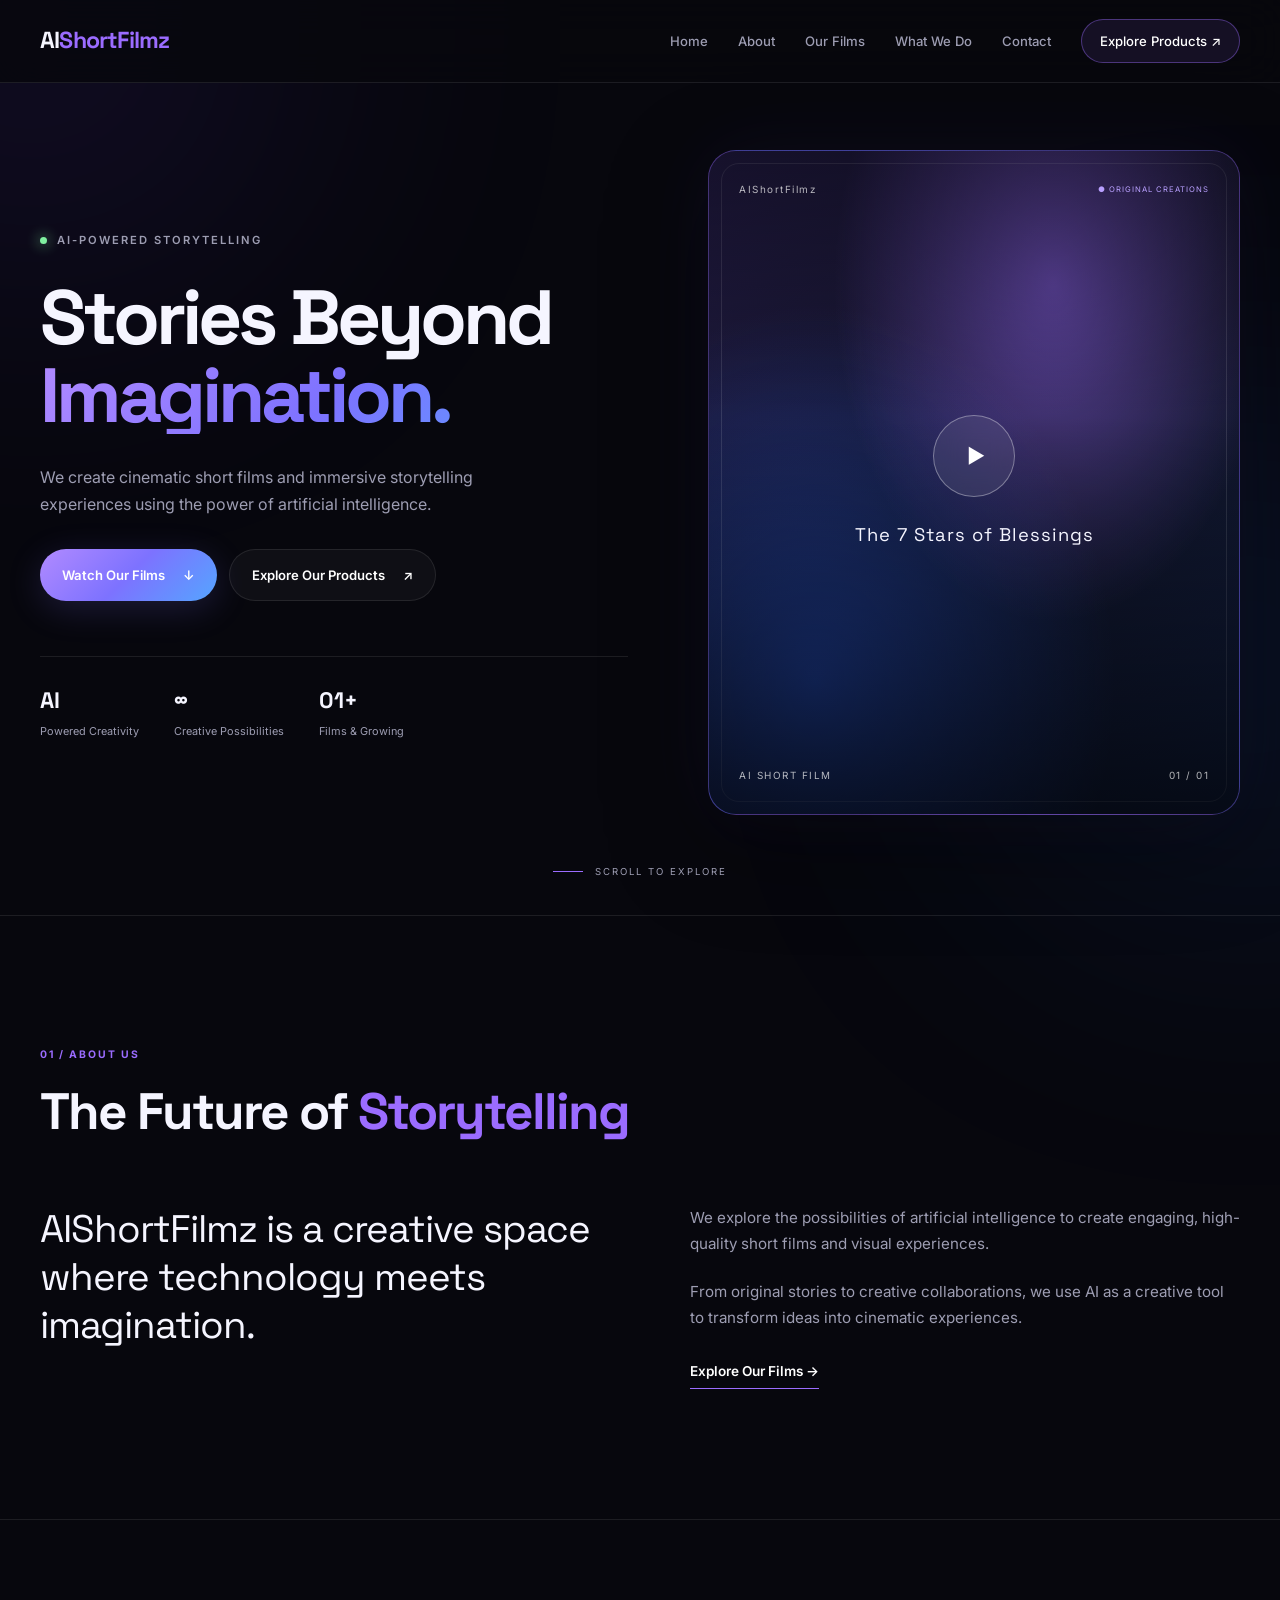
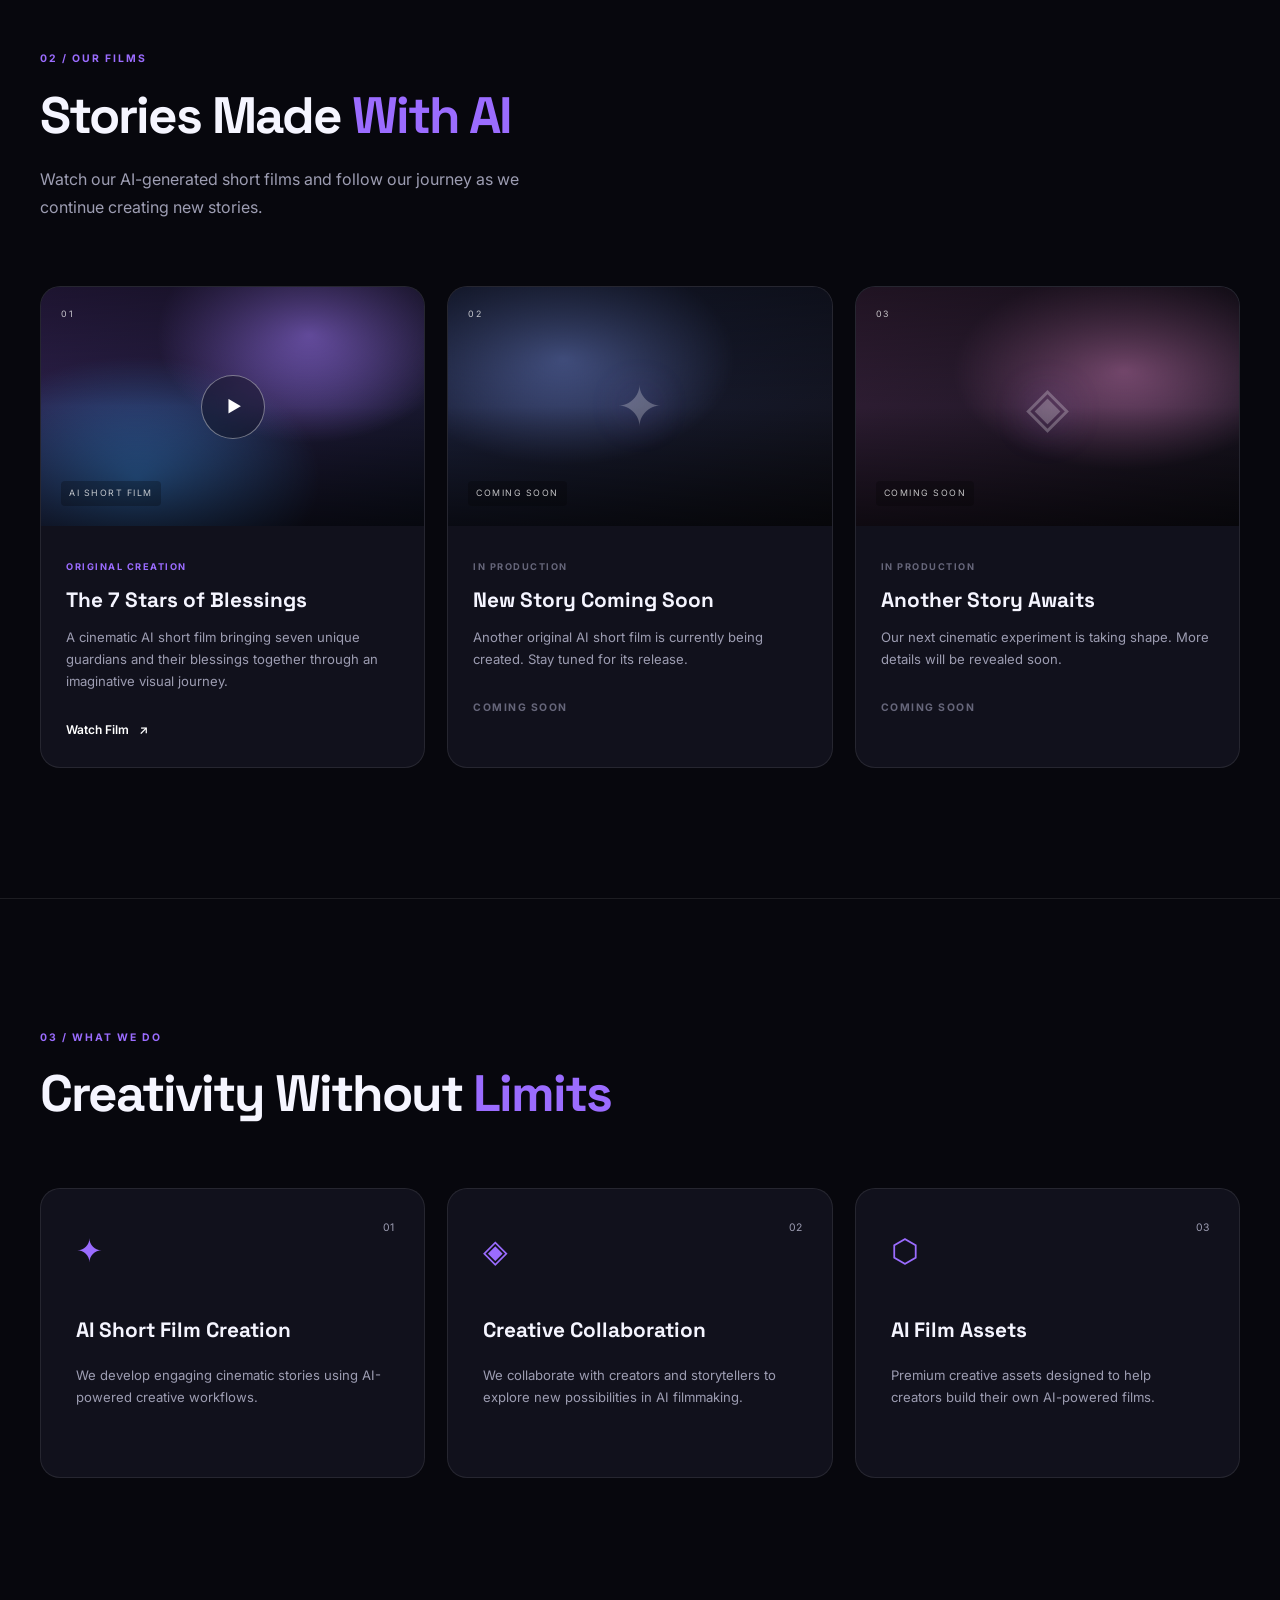
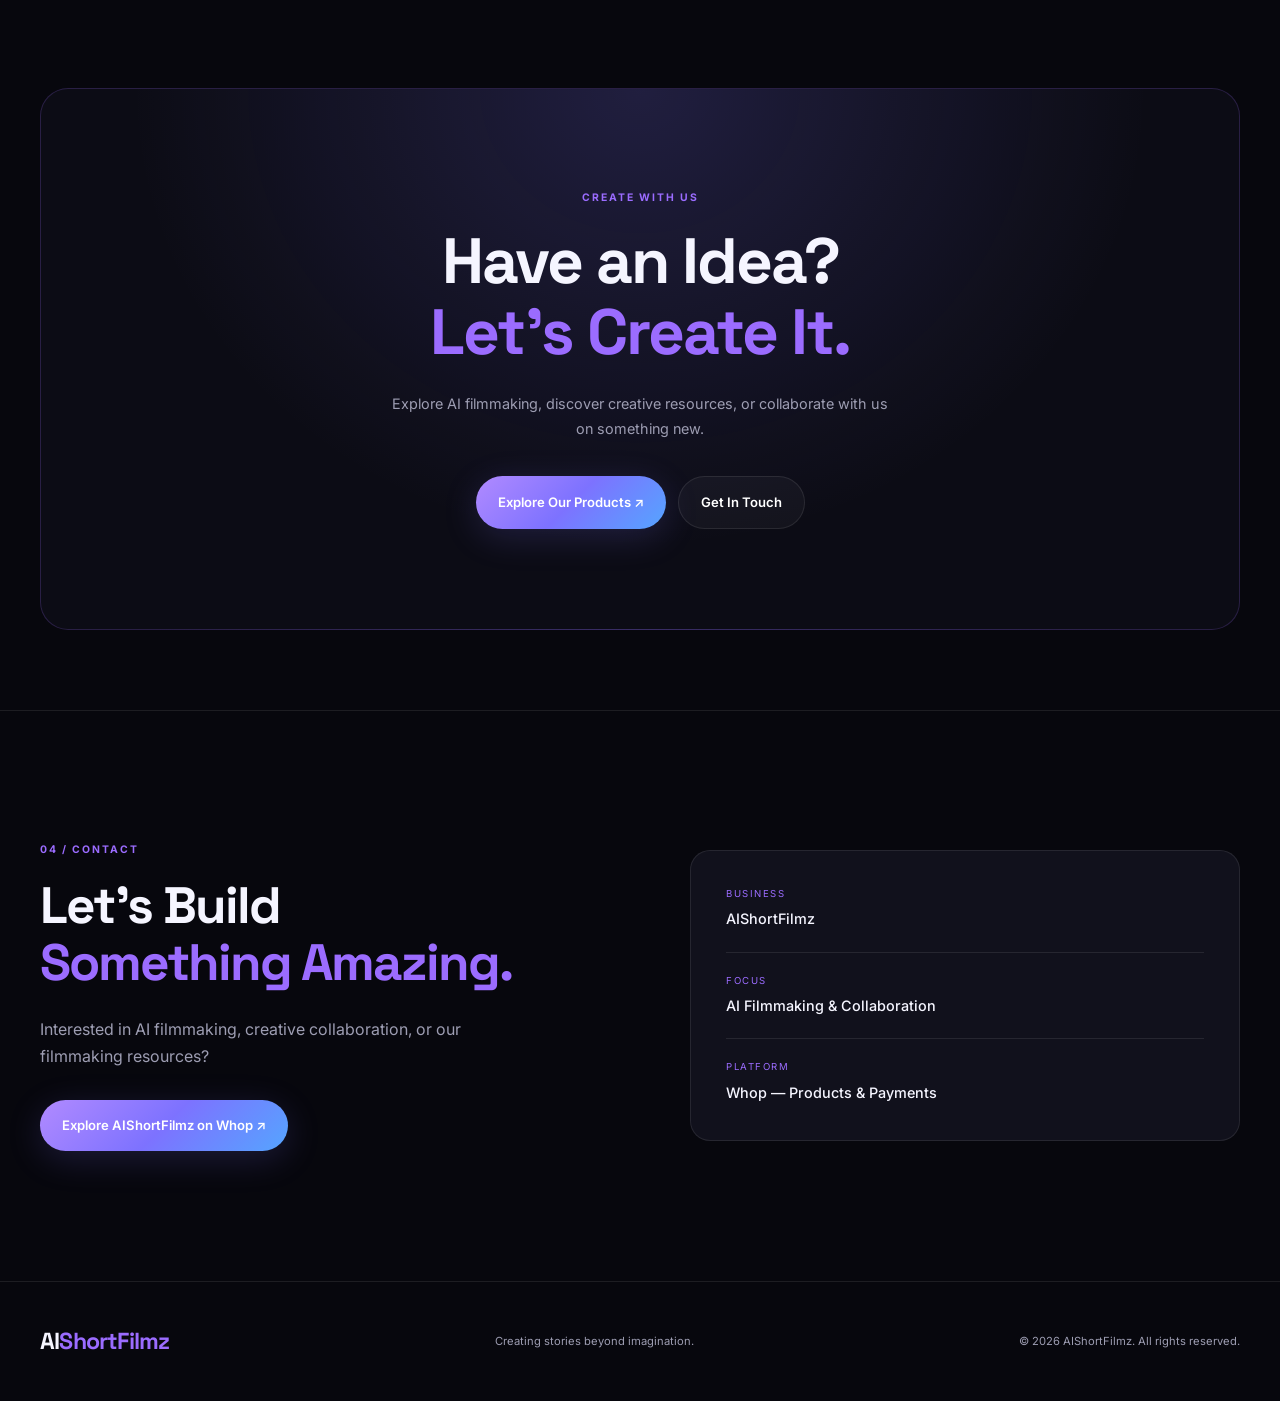
==== index.html @ 27d4c7b3 "Add files via upload" ====
<!DOCTYPE html>
<html lang="en">
<head>
  <meta charset="UTF-8">

  <meta name="viewport" content="width=device-width, initial-scale=1.0">

  <meta
    name="description"
    content="AIShortFilmz — cinematic short films, creative collaborations and premium AI filmmaking assets."
  >

  <meta name="theme-color" content="#07070d">

  <title>AIShortFilmz | AI-Powered Storytelling</title>

  <!-- Fonts -->
  <link rel="preconnect" href="https://fonts.googleapis.com">
  <link rel="preconnect" href="https://fonts.gstatic.com" crossorigin>

  <link
    href="https://fonts.googleapis.com/css2?family=Inter:wght@400;500;600;700;800&family=Space+Grotesk:wght@400;500;600;700&display=swap"
    rel="stylesheet"
  >

  <link rel="stylesheet" href="style.css">
</head>

<body>

  <!-- Background -->
  <div class="background-glow glow-one"></div>
  <div class="background-glow glow-two"></div>


  <!-- ================= HEADER ================= -->

  <header class="site-header">

    <div class="container nav-container">

      <a href="#home" class="logo">
        AI<span>ShortFilmz</span>
      </a>

      <button
        class="menu-toggle"
        id="menuToggle"
        aria-label="Open navigation"
        aria-expanded="false"
      >
        <span></span>
        <span></span>
        <span></span>
      </button>


      <nav class="navigation" id="navigation">

        <a href="#home">Home</a>

        <a href="#about">About</a>

        <a href="#work">Our Films</a>

        <a href="#services">What We Do</a>

        <a href="#contact">Contact</a>

        <!-- Whop is for products / purchases only -->
        <a
          href="https://whop.com/"
          target="_blank"
          rel="noopener noreferrer"
          class="nav-button"
        >
          Explore Products ↗
        </a>

      </nav>

    </div>

  </header>


  <main>

    <!-- ================= HERO ================= -->

    <section class="hero" id="home">

      <div class="container hero-grid">

        <div class="hero-content reveal">

          <div class="eyebrow">

            <span class="status-dot"></span>

            AI-POWERED STORYTELLING

          </div>


          <h1>

            Stories Beyond

            <span>Imagination.</span>

          </h1>


          <p class="hero-description">

            We create cinematic short films and immersive
            storytelling experiences using the power of
            artificial intelligence.

          </p>


          <div class="hero-actions">

            <a href="#work" class="btn btn-primary">

              Watch Our Films

              <span>↓</span>

            </a>


            <a
              href="https://whop.com/"
              target="_blank"
              rel="noopener noreferrer"
              class="btn btn-secondary"
            >

              Explore Our Products

              <span>↗</span>

            </a>

          </div>


          <div class="hero-stats">

            <div class="stat">

              <strong>AI</strong>

              <span>Powered Creativity</span>

            </div>


            <div class="stat">

              <strong>∞</strong>

              <span>Creative Possibilities</span>

            </div>


            <div class="stat">

              <strong>01+</strong>

              <span>Films & Growing</span>

            </div>

          </div>

        </div>


        <!-- Hero Visual -->

        <div class="hero-visual reveal">

          <div class="visual-frame">

            <div class="visual-overlay"></div>


            <div class="visual-content">

              <div class="visual-top">

                <span>AIShortFilmz</span>

                <span class="visual-indicator">
                  ● ORIGINAL CREATIONS
                </span>

              </div>


              <div class="visual-center">

                <button
                  class="hero-play"
                  type="button"
                  data-film="film-1"
                  aria-label="Watch The 7 Stars of Blessings"
                >
                  ▶
                </button>

                <p>The 7 Stars of Blessings</p>

              </div>


              <div class="visual-bottom">

                <span>AI SHORT FILM</span>

                <span>01 / 01</span>

              </div>

            </div>

          </div>

        </div>

      </div>


      <div class="scroll-indicator">

        <span></span>

        SCROLL TO EXPLORE

      </div>

    </section>


    <!-- ================= ABOUT ================= -->

    <section class="section about-section" id="about">

      <div class="container">

        <div class="section-heading reveal">

          <span class="section-label">
            01 / ABOUT US
          </span>

          <h2>

            The Future of

            <span>Storytelling</span>

          </h2>

        </div>


        <div class="about-grid">

          <div class="about-intro reveal">

            <p class="large-text">

              AIShortFilmz is a creative space where
              technology meets imagination.

            </p>

          </div>


          <div class="about-description reveal">

            <p>

              We explore the possibilities of artificial
              intelligence to create engaging,
              high-quality short films and visual
              experiences.

            </p>


            <p>

              From original stories to creative
              collaborations, we use AI as a creative
              tool to transform ideas into cinematic
              experiences.

            </p>


            <a href="#work" class="text-link">

              Explore Our Films →

            </a>

          </div>

        </div>

      </div>

    </section>


    <!-- ================= OUR FILMS ================= -->

    <section class="section work-section" id="work">

      <div class="container">

        <div class="section-heading work-heading reveal">

          <span class="section-label">
            02 / OUR FILMS
          </span>

          <h2>

            Stories Made

            <span>With AI</span>

          </h2>

          <p>

            Watch our AI-generated short films and
            follow our journey as we continue creating
            new stories.

          </p>

        </div>


        <div class="film-grid">


          <!-- ================= FILM 01 ================= -->

          <article class="film-card reveal">

            <div class="film-thumbnail film-one">

              <div class="thumbnail-overlay"></div>

              <span class="film-number">01</span>

              <span class="film-category">
                AI SHORT FILM
              </span>


              <button
                class="film-play"
                type="button"
                data-film="film-1"
                aria-label="Watch The 7 Stars of Blessings"
              >

                <span>▶</span>

              </button>

            </div>


            <div class="film-info">

              <span class="film-tag">
                ORIGINAL CREATION
              </span>

              <h3>
                The 7 Stars of Blessings
              </h3>

              <p>

                A cinematic AI short film bringing
                seven unique guardians and their
                blessings together through an
                imaginative visual journey.

              </p>


              <button
                class="film-link"
                type="button"
                data-film="film-1"
              >

                Watch Film

                <span>↗</span>

              </button>

            </div>

          </article>


          <!-- ================= FILM 02 ================= -->

          <article
            class="film-card film-card-coming reveal"
          >

            <div class="film-thumbnail film-two">

              <div class="thumbnail-overlay"></div>

              <span class="film-number">02</span>

              <span class="film-category">
                COMING SOON
              </span>


              <div class="coming-soon-icon">
                ✦
              </div>

            </div>


            <div class="film-info">

              <span class="film-tag muted">
                IN PRODUCTION
              </span>

              <h3>
                New Story Coming Soon
              </h3>

              <p>

                Another original AI short film is
                currently being created. Stay tuned
                for its release.

              </p>


              <span class="film-status">
                COMING SOON
              </span>

            </div>

          </article>


          <!-- ================= FILM 03 ================= -->

          <article
            class="film-card film-card-coming reveal"
          >

            <div class="film-thumbnail film-three">

              <div class="thumbnail-overlay"></div>

              <span class="film-number">03</span>

              <span class="film-category">
                COMING SOON
              </span>


              <div class="coming-soon-icon">
                ◈
              </div>

            </div>


            <div class="film-info">

              <span class="film-tag muted">
                IN PRODUCTION
              </span>

              <h3>
                Another Story Awaits
              </h3>

              <p>

                Our next cinematic experiment is
                taking shape. More details will be
                revealed soon.

              </p>


              <span class="film-status">
                COMING SOON
              </span>

            </div>

          </article>

        </div>

      </div>

    </section>


    <!-- ================= SERVICES ================= -->

    <section
      class="section services-section"
      id="services"
    >

      <div class="container">

        <div class="section-heading reveal">

          <span class="section-label">
            03 / WHAT WE DO
          </span>

          <h2>

            Creativity Without

            <span>Limits</span>

          </h2>

        </div>


        <div class="services-grid">


          <article class="service-card reveal">

            <span class="service-number">01</span>

            <div class="service-icon">
              ✦
            </div>

            <h3>
              AI Short Film Creation
            </h3>

            <p>

              We develop engaging cinematic
              stories using AI-powered creative
              workflows.

            </p>

          </article>


          <article class="service-card reveal">

            <span class="service-number">02</span>

            <div class="service-icon">
              ◈
            </div>

            <h3>
              Creative Collaboration
            </h3>

            <p>

              We collaborate with creators and
              storytellers to explore new
              possibilities in AI filmmaking.

            </p>

          </article>


          <article class="service-card reveal">

            <span class="service-number">03</span>

            <div class="service-icon">
              ⬡
            </div>

            <h3>
              AI Film Assets
            </h3>

            <p>

              Premium creative assets designed
              to help creators build their own
              AI-powered films.

            </p>

          </article>


        </div>

      </div>

    </section>


    <!-- ================= CTA ================= -->

    <section class="cta-section">

      <div class="container">

        <div class="cta-box reveal">

          <span class="section-label">
            CREATE WITH US
          </span>


          <h2>

            Have an Idea?

            <br>

            <span>Let's Create It.</span>

          </h2>


          <p>

            Explore AI filmmaking, discover
            creative resources, or collaborate
            with us on something new.

          </p>


          <div class="cta-actions">

            <a
              href="https://whop.com/"
              target="_blank"
              rel="noopener noreferrer"
              class="btn btn-primary"
            >

              Explore Our Products ↗

            </a>


            <a
              href="#contact"
              class="btn btn-secondary"
            >

              Get In Touch

            </a>

          </div>

        </div>

      </div>

    </section>


    <!-- ================= CONTACT ================= -->

    <section
      class="section contact-section"
      id="contact"
    >

      <div class="container">

        <div class="contact-grid">


          <div class="contact-content reveal">

            <span class="section-label">
              04 / CONTACT
            </span>


            <h2>

              Let's Build

              <span>Something Amazing.</span>

            </h2>


            <p>

              Interested in AI filmmaking,
              creative collaboration, or our
              filmmaking resources?

            </p>


            <a
              href="https://whop.com/"
              target="_blank"
              rel="noopener noreferrer"
              class="btn btn-primary"
            >

              Explore AIShortFilmz on Whop ↗

            </a>

          </div>


          <div class="contact-details reveal">

            <div class="contact-item">

              <span>BUSINESS</span>

              <strong>
                AIShortFilmz
              </strong>

            </div>


            <div class="contact-item">

              <span>FOCUS</span>

              <strong>
                AI Filmmaking & Collaboration
              </strong>

            </div>


            <div class="contact-item">

              <span>PLATFORM</span>

              <strong>
                Whop — Products & Payments
              </strong>

            </div>

          </div>

        </div>

      </div>

    </section>

  </main>


  <!-- ================= VIDEO MODAL ================= -->

  <div
    class="video-modal"
    id="videoModal"
    aria-hidden="true"
  >

    <div class="video-backdrop" id="videoBackdrop"></div>


    <div
      class="video-modal-content"
      role="dialog"
      aria-modal="true"
      aria-labelledby="modalFilmTitle"
    >

      <div class="video-modal-header">

        <div>

          <span class="modal-label">
            AIShortFilmz / NOW PLAYING
          </span>

          <h2 id="modalFilmTitle">
            The 7 Stars of Blessings
          </h2>

        </div>


        <button
          class="modal-close"
          id="modalClose"
          type="button"
          aria-label="Close video"
        >

          ×

        </button>

      </div>


      <div class="video-container">

        <iframe
          id="filmPlayer"
          src=""
          title="AIShortFilmz Film Player"
          allow="autoplay; encrypted-media; picture-in-picture"
          allowfullscreen
        ></iframe>

      </div>


      <div class="video-modal-footer">

        <span>
          AI SHORT FILM
        </span>

        <span>
          AIShortFilmz
        </span>

      </div>

    </div>

  </div>


  <!-- ================= FOOTER ================= -->

  <footer class="site-footer">

    <div class="container footer-container">

      <a href="#home" class="logo">
        AI<span>ShortFilmz</span>
      </a>


      <p>
        Creating stories beyond imagination.
      </p>


      <span class="copyright">

        © <span id="currentYear"></span>
        AIShortFilmz. All rights reserved.

      </span>

    </div>

  </footer>


  <script src="script.js"></script>

</body>
</html>
---- style.css ----
/* =========================================
   VARIABLES
========================================= */

:root {

  --bg-primary: #07070d;
  --bg-secondary: #0c0c15;
  --bg-card: #11111c;

  --text-primary: #f5f5ff;
  --text-secondary: #9d9db2;
  --text-muted: #66667a;

  --accent-purple: #9b6cff;
  --accent-blue: #5c9dff;

  --border-color: rgba(255, 255, 255, 0.09);

  --gradient-primary:
    linear-gradient(
      135deg,
      #b18aff 0%,
      #7d72ff 50%,
      #55a5ff 100%
    );

  --font-body: "Inter", sans-serif;
  --font-heading: "Space Grotesk", sans-serif;

  --container-width: 1200px;

  --radius-small: 12px;
  --radius-medium: 20px;
  --radius-large: 28px;
}


/* =========================================
   RESET
========================================= */

* {
  margin: 0;
  padding: 0;
  box-sizing: border-box;
}

html {
  scroll-behavior: smooth;
  scroll-padding-top: 100px;
}

body {
  font-family: var(--font-body);
  background: var(--bg-primary);
  color: var(--text-primary);
  line-height: 1.7;
  overflow-x: hidden;
}

body.modal-open {
  overflow: hidden;
}

a {
  color: inherit;
  text-decoration: none;
}

button {
  font: inherit;
}

button:focus-visible,
a:focus-visible {
  outline: 2px solid var(--accent-purple);
  outline-offset: 4px;
}

.container {
  width: min(
    calc(100% - 48px),
    var(--container-width)
  );

  margin: 0 auto;
}


/* =========================================
   BACKGROUND
========================================= */

.background-glow {
  position: fixed;
  width: 500px;
  height: 500px;
  border-radius: 50%;
  filter: blur(150px);
  opacity: 0.12;
  pointer-events: none;
  z-index: -1;
}

.glow-one {
  background: #7748ff;
  top: -220px;
  left: -220px;
}

.glow-two {
  background: #267fff;
  right: -220px;
  top: 45%;
}


/* =========================================
   HEADER
========================================= */

.site-header {
  position: fixed;
  top: 0;
  left: 0;
  width: 100%;
  z-index: 1000;

  background: rgba(7, 7, 13, 0.86);

  backdrop-filter: blur(20px);
  -webkit-backdrop-filter: blur(20px);

  border-bottom: 1px solid var(--border-color);
}

.nav-container {
  height: 82px;

  display: flex;
  align-items: center;
  justify-content: space-between;
}

.logo {
  font-family: var(--font-heading);
  font-size: 1.45rem;
  font-weight: 700;
  letter-spacing: -0.8px;
}

.logo span {
  color: var(--accent-purple);
}

.navigation {
  display: flex;
  align-items: center;
  gap: 30px;
}

.navigation a {
  font-size: 0.82rem;
  font-weight: 500;
  color: var(--text-secondary);

  transition: color 0.3s ease;
}

.navigation a:hover {
  color: var(--text-primary);
}

.navigation .nav-button {
  color: white;

  padding: 10px 18px;

  border: 1px solid rgba(155, 108, 255, 0.4);

  border-radius: 100px;

  background: rgba(155, 108, 255, 0.1);
}

.menu-toggle {
  display: none;

  border: 0;
  background: transparent;

  cursor: pointer;

  padding: 8px;
}

.menu-toggle span {
  display: block;

  width: 24px;
  height: 2px;

  margin: 5px 0;

  background: white;

  transition:
    transform 0.3s ease,
    opacity 0.3s ease;
}


/* =========================================
   HERO
========================================= */

.hero {
  min-height: 100vh;

  display: flex;
  align-items: center;

  position: relative;

  padding: 150px 0 100px;
}

.hero-grid {
  display: grid;

  grid-template-columns:
    1.05fr
    0.95fr;

  gap: 80px;

  align-items: center;
}

.eyebrow {
  display: inline-flex;
  align-items: center;

  gap: 10px;

  font-size: 0.7rem;
  font-weight: 600;

  letter-spacing: 2px;

  color: var(--text-secondary);

  margin-bottom: 28px;
}

.status-dot {
  width: 7px;
  height: 7px;

  border-radius: 50%;

  background: #80f0a0;

  box-shadow: 0 0 14px #80f0a0;
}

.hero h1 {
  font-family: var(--font-heading);

  font-size:
    clamp(
      3.5rem,
      6vw,
      6rem
    );

  line-height: 1.02;

  letter-spacing: -4px;

  font-weight: 700;

  max-width: 700px;
}

.hero h1 span {
  display: block;

  background: var(--gradient-primary);

  -webkit-background-clip: text;
  background-clip: text;

  color: transparent;
}

.hero-description {
  color: var(--text-secondary);

  font-size: 1rem;

  max-width: 480px;

  margin: 30px 0;
}

.hero-actions {
  display: flex;

  flex-wrap: wrap;

  gap: 12px;
}

.btn {
  display: inline-flex;

  align-items: center;
  justify-content: center;

  gap: 18px;

  padding: 14px 22px;

  border-radius: 100px;

  font-size: 0.82rem;
  font-weight: 600;

  transition:
    transform 0.3s ease,
    box-shadow 0.3s ease,
    background 0.3s ease;
}

.btn:hover {
  transform: translateY(-3px);
}

.btn-primary {
  color: white;

  background: var(--gradient-primary);

  box-shadow:
    0 8px 35px
    rgba(125, 114, 255, 0.18);
}

.btn-secondary {
  color: white;

  border: 1px solid var(--border-color);

  background:
    rgba(255, 255, 255, 0.035);
}

.btn-secondary:hover {
  background:
    rgba(255, 255, 255, 0.08);
}

.hero-stats {
  display: flex;

  gap: 35px;

  margin-top: 55px;

  padding-top: 25px;

  border-top:
    1px solid var(--border-color);
}

.stat {
  display: flex;

  flex-direction: column;

  gap: 2px;
}

.stat strong {
  font-family: var(--font-heading);

  font-size: 1.4rem;
}

.stat span {
  color: var(--text-secondary);

  font-size: 0.68rem;
}


/* =========================================
   HERO VISUAL
========================================= */

.hero-visual {
  width: 100%;
}

.visual-frame {
  position: relative;

  aspect-ratio: 4 / 5;

  border-radius:
    var(--radius-large);

  overflow: hidden;

  border:
    1px solid
    rgba(155, 108, 255, 0.3);

  background:

    radial-gradient(
      ellipse at 65% 20%,
      rgba(155, 108, 255, 0.55),
      transparent 45%
    ),

    radial-gradient(
      ellipse at 20% 80%,
      rgba(40, 100, 255, 0.45),
      transparent 50%
    ),

    linear-gradient(
      145deg,
      #241c48,
      #111326 50%,
      #101e40
    );

  box-shadow:

    0 30px 100px
    rgba(0, 0, 0, 0.4),

    0 0 80px
    rgba(125, 114, 255, 0.07);
}

.visual-frame::before {
  content: "";

  position: absolute;

  inset: 12px;

  border:
    1px solid
    rgba(255, 255, 255, 0.12);

  border-radius: 18px;

  pointer-events: none;
}

.visual-overlay {
  position: absolute;

  inset: 0;

  background:

    linear-gradient(
      180deg,
      rgba(0, 0, 0, 0.4),
      transparent 40%,
      rgba(0, 0, 0, 0.65)
    );
}

.visual-content {
  position: absolute;

  inset: 30px;

  display: flex;

  flex-direction: column;

  justify-content: space-between;
}

.visual-top,
.visual-bottom {
  display: flex;

  justify-content: space-between;
  align-items: center;

  font-size: 0.62rem;

  letter-spacing: 1.5px;

  color:
    rgba(255, 255, 255, 0.7);
}

.visual-indicator {
  font-size: 0.48rem;

  letter-spacing: 1px;

  color: #b9a0ff;
}

.visual-center {
  text-align: center;
}

.hero-play {
  width: 82px;
  height: 82px;

  display: flex;

  align-items: center;
  justify-content: center;

  margin: 0 auto 22px;

  border:
    1px solid
    rgba(255, 255, 255, 0.35);

  border-radius: 50%;

  color: white;

  font-size: 1.25rem;

  padding-left: 4px;

  cursor: pointer;

  background:
    rgba(255, 255, 255, 0.08);

  backdrop-filter: blur(12px);

  transition:
    transform 0.3s ease,
    background 0.3s ease,
    box-shadow 0.3s ease;
}

.hero-play:hover {
  transform: scale(1.08);

  background:
    rgba(155, 108, 255, 0.25);

  box-shadow:
    0 0 40px
    rgba(155, 108, 255, 0.3);
}

.visual-center p {
  font-family: var(--font-heading);

  font-size: 1.15rem;

  letter-spacing: 1px;
}


/* =========================================
   SCROLL INDICATOR
========================================= */

.scroll-indicator {
  position: absolute;

  bottom: 35px;
  left: 50%;

  transform:
    translateX(-50%);

  display: flex;

  align-items: center;

  gap: 12px;

  font-size: 0.6rem;

  letter-spacing: 2px;

  color: var(--text-secondary);
}

.scroll-indicator span {
  width: 30px;
  height: 1px;

  background:
    var(--accent-purple);
}


/* =========================================
   SECTIONS
========================================= */

.section {
  padding: 130px 0;
}

.section-heading {
  margin-bottom: 65px;

  max-width: 700px;
}

.section-label {
  display: block;

  color:
    var(--accent-purple);

  font-size: 0.65rem;

  font-weight: 700;

  letter-spacing: 2px;

  margin-bottom: 20px;
}

.section-heading h2 {
  font-family: var(--font-heading);

  font-size:
    clamp(
      2.4rem,
      4vw,
      4.2rem
    );

  line-height: 1.1;

  letter-spacing: -2px;
}

.section-heading h2 span {
  color:
    var(--accent-purple);
}

.section-heading p {
  color:
    var(--text-secondary);

  margin-top: 22px;

  max-width: 520px;
}


/* =========================================
   ABOUT
========================================= */

.about-section {
  border-top:
    1px solid var(--border-color);

  border-bottom:
    1px solid var(--border-color);
}

.about-grid {
  display: grid;

  grid-template-columns: 1fr 1fr;

  gap: 100px;
}

.large-text {
  font-family:
    var(--font-heading);

  font-size:
    clamp(
      1.8rem,
      3vw,
      2.8rem
    );

  line-height: 1.25;

  letter-spacing: -1px;
}

.about-description {
  color:
    var(--text-secondary);

  font-size: 0.95rem;
}

.about-description p + p {
  margin-top: 22px;
}

.text-link {
  display: inline-block;

  color: white;

  font-weight: 600;

  font-size: 0.85rem;

  margin-top: 30px;

  border-bottom:
    1px solid
    var(--accent-purple);

  padding-bottom: 5px;
}


/* =========================================
   FILMS
========================================= */

.work-heading {
  display: flex;

  flex-direction: column;
}

.film-grid {
  display: grid;

  grid-template-columns:
    repeat(3, 1fr);

  gap: 22px;
}

.film-card {
  background:
    var(--bg-card);

  border:
    1px solid
    var(--border-color);

  border-radius:
    var(--radius-medium);

  overflow: hidden;

  transition:
    transform 0.3s ease,
    border-color 0.3s ease;
}

.film-card:hover {
  transform:
    translateY(-6px);

  border-color:
    rgba(155, 108, 255, 0.4);
}

.film-thumbnail {
  position: relative;

  aspect-ratio: 16 / 10;

  overflow: hidden;

  display: flex;

  flex-direction: column;

  justify-content: space-between;

  padding: 20px;
}


/* Finished film */

.film-one {
  background:

    radial-gradient(
      ellipse at 70% 20%,
      #8061ca,
      transparent 40%
    ),

    radial-gradient(
      ellipse at 25% 80%,
      #2f65a6,
      transparent 45%
    ),

    linear-gradient(
      145deg,
      #30214f,
      #101424
    );
}


/* Future film */

.film-two {
  background:

    radial-gradient(
      ellipse at 30% 30%,
      #4b5a91,
      transparent 45%
    ),

    linear-gradient(
      145deg,
      #1d2441,
      #101018
    );
}


/* Future film */

.film-three {
  background:

    radial-gradient(
      ellipse at 70% 35%,
      #814f78,
      transparent 45%
    ),

    linear-gradient(
      145deg,
      #352039,
      #111019
    );
}

.thumbnail-overlay {
  position: absolute;

  inset: 0;

  background:

    linear-gradient(
      180deg,
      rgba(0, 0, 0, 0.4),
      transparent 50%,
      rgba(0, 0, 0, 0.6)
    );
}

.film-number,
.film-category {
  position: relative;

  z-index: 1;

  font-size: 0.55rem;

  letter-spacing: 1.5px;

  color:
    rgba(255, 255, 255, 0.75);
}

.film-category {
  align-self: flex-start;

  background:
    rgba(0, 0, 0, 0.25);

  padding: 5px 8px;

  border-radius: 4px;
}


/* Film play button */

.film-play {
  position: absolute;

  top: 50%;
  left: 50%;

  transform:
    translate(-50%, -50%);

  width: 64px;
  height: 64px;

  border:
    1px solid
    rgba(255, 255, 255, 0.4);

  border-radius: 50%;

  color: white;

  background:
    rgba(10, 10, 20, 0.4);

  backdrop-filter: blur(10px);

  cursor: pointer;

  display: flex;

  align-items: center;
  justify-content: center;

  padding-left: 3px;

  transition:
    transform 0.3s ease,
    background 0.3s ease,
    box-shadow 0.3s ease;
}

.film-play:hover {
  transform:
    translate(-50%, -50%)
    scale(1.12);

  background:
    rgba(155, 108, 255, 0.35);

  box-shadow:
    0 0 40px
    rgba(155, 108, 255, 0.25);
}


/* Coming soon */

.coming-soon-icon {
  position: absolute;

  inset: 0;

  display: flex;

  align-items: center;
  justify-content: center;

  font-size: 3.5rem;

  color:
    rgba(255, 255, 255, 0.25);

  text-shadow:
    0 0 40px
    rgba(155, 108, 255, 0.3);
}

.film-info {
  padding: 25px;
}

.film-tag {
  color:
    var(--accent-purple);

  font-size: 0.58rem;

  font-weight: 700;

  letter-spacing: 1.5px;
}

.film-tag.muted {
  color:
    var(--text-muted);
}

.film-info h3 {
  font-family:
    var(--font-heading);

  font-size: 1.3rem;

  line-height: 1.3;

  margin:
    8px 0 12px;
}

.film-info p {
  font-size: 0.82rem;

  color:
    var(--text-secondary);

  margin-bottom: 22px;
}

.film-link {
  display: inline-flex;

  align-items: center;

  gap: 10px;

  border: 0;

  background: transparent;

  padding: 0;

  color: white;

  font-size: 0.75rem;

  font-weight: 600;

  cursor: pointer;
}

.film-link:hover {
  color:
    var(--accent-purple);
}

.film-status {
  display: inline-block;

  color:
    var(--text-muted);

  font-size: 0.65rem;

  font-weight: 700;

  letter-spacing: 1.5px;
}


/* =========================================
   SERVICES
========================================= */

.services-section {
  border-top:
    1px solid var(--border-color);
}

.services-grid {
  display: grid;

  grid-template-columns:
    repeat(3, 1fr);

  gap: 22px;
}

.service-card {
  position: relative;

  padding: 35px;

  background:
    var(--bg-card);

  border:
    1px solid
    var(--border-color);

  border-radius:
    var(--radius-medium);

  min-height: 290px;

  transition:
    transform 0.3s ease,
    border-color 0.3s ease;
}

.service-card:hover {
  transform:
    translateY(-5px);

  border-color:
    rgba(155, 108, 255, 0.4);
}

.service-number {
  position: absolute;

  top: 30px;
  right: 30px;

  font-size: 0.65rem;

  color:
    var(--text-secondary);
}

.service-icon {
  font-size: 2rem;

  color:
    var(--accent-purple);

  margin-bottom: 35px;
}

.service-card h3 {
  font-family:
    var(--font-heading);

  font-size: 1.3rem;

  margin-bottom: 15px;
}

.service-card p {
  font-size: 0.82rem;

  color:
    var(--text-secondary);
}


/* =========================================
   CTA
========================================= */

.cta-section {
  padding: 80px 0;
}

.cta-box {
  text-align: center;

  padding: 100px 30px;

  border-radius:
    var(--radius-large);

  border:
    1px solid
    rgba(155, 108, 255, 0.2);

  background:

    radial-gradient(
      ellipse at 50% 0%,
      rgba(125, 114, 255, 0.18),
      transparent 60%
    ),

    var(--bg-secondary);
}

.cta-box h2 {
  font-family:
    var(--font-heading);

  font-size:
    clamp(
      2.5rem,
      5vw,
      5rem
    );

  line-height: 1.1;

  letter-spacing: -2px;

  margin-bottom: 25px;
}

.cta-box h2 span {
  color:
    var(--accent-purple);
}

.cta-box p {
  color:
    var(--text-secondary);

  max-width: 500px;

  margin:
    0 auto 35px;

  font-size: 0.9rem;
}

.cta-actions {
  display: flex;

  justify-content: center;

  flex-wrap: wrap;

  gap: 12px;
}


/* =========================================
   CONTACT
========================================= */

.contact-section {
  border-top:
    1px solid var(--border-color);
}

.contact-grid {
  display: grid;

  grid-template-columns:
    1fr 1fr;

  gap: 100px;

  align-items: center;
}

.contact-content h2 {
  font-family:
    var(--font-heading);

  font-size:
    clamp(
      2.3rem,
      4vw,
      3.7rem
    );

  line-height: 1.1;

  letter-spacing: -2px;

  margin-bottom: 25px;
}

.contact-content h2 span {
  display: block;

  color:
    var(--accent-purple);
}

.contact-content p {
  color:
    var(--text-secondary);

  max-width: 450px;

  margin-bottom: 30px;
}

.contact-details {
  border:
    1px solid
    var(--border-color);

  border-radius:
    var(--radius-medium);

  padding: 35px;

  background:
    var(--bg-card);
}

.contact-item {
  display: flex;

  flex-direction: column;

  gap: 5px;

  padding: 20px 0;

  border-bottom:
    1px solid
    var(--border-color);
}

.contact-item:first-child {
  padding-top: 0;
}

.contact-item:last-child {
  padding-bottom: 0;

  border-bottom: 0;
}

.contact-item span {
  font-size: 0.6rem;

  letter-spacing: 1.5px;

  color:
    var(--accent-purple);
}

.contact-item strong {
  font-size: 0.9rem;

  font-weight: 500;
}


/* =========================================
   VIDEO MODAL
========================================= */

.video-modal {
  position: fixed;

  inset: 0;

  z-index: 2000;

  display: flex;

  align-items: center;
  justify-content: center;

  padding: 30px;

  opacity: 0;

  visibility: hidden;

  pointer-events: none;

  transition:
    opacity 0.3s ease,
    visibility 0.3s ease;
}

.video-modal.active {
  opacity: 1;

  visibility: visible;

  pointer-events: auto;
}

.video-backdrop {
  position: absolute;

  inset: 0;

  background:
    rgba(0, 0, 0, 0.88);

  backdrop-filter:
    blur(12px);

  -webkit-backdrop-filter:
    blur(12px);

  cursor: pointer;
}

.video-modal-content {
  position: relative;

  width: min(
    100%,
    1050px
  );

  max-height:
    calc(100vh - 60px);

  overflow-y: auto;

  background:
    #0d0d16;

  border:
    1px solid
    rgba(255, 255, 255, 0.12);

  border-radius:
    20px;

  box-shadow:
    0 40px 120px
    rgba(0, 0, 0, 0.6);

  transform:
    translateY(25px)
    scale(0.98);

  transition:
    transform 0.35s ease;
}

.video-modal.active
.video-modal-content {
  transform:
    translateY(0)
    scale(1);
}

.video-modal-header {
  display: flex;

  align-items: flex-start;

  justify-content: space-between;

  gap: 25px;

  padding:
    24px 28px;
}

.modal-label {
  display: block;

  color:
    var(--accent-purple);

  font-size: 0.58rem;

  font-weight: 700;

  letter-spacing: 1.5px;

  margin-bottom: 6px;
}

.video-modal-header h2 {
  font-family:
    var(--font-heading);

  font-size:
    clamp(
      1.2rem,
      3vw,
      1.7rem
    );

  line-height: 1.2;
}

.modal-close {
  flex-shrink: 0;

  width: 42px;
  height: 42px;

  border:
    1px solid
    var(--border-color);

  border-radius: 50%;

  background:
    rgba(255, 255, 255, 0.05);

  color: white;

  font-size: 1.6rem;

  line-height: 1;

  cursor: pointer;

  transition:
    background 0.3s ease,
    transform 0.3s ease;
}

.modal-close:hover {
  background:
    rgba(255, 255, 255, 0.1);

  transform:
    rotate(90deg);
}

.video-container {
  position: relative;

  width: 100%;

  aspect-ratio: 16 / 9;

  background: black;
}

.video-container iframe {
  position: absolute;

  inset: 0;

  width: 100%;
  height: 100%;

  border: 0;
}

.video-modal-footer {
  display: flex;

  align-items: center;

  justify-content: space-between;

  padding:
    16px 28px;

  border-top:
    1px solid
    var(--border-color);

  color:
    var(--text-muted);

  font-size: 0.55rem;

  letter-spacing: 1.5px;
}


/* =========================================
   FOOTER
========================================= */

.site-footer {
  border-top:
    1px solid var(--border-color);

  padding:
    40px 0;
}

.footer-container {
  display: flex;

  align-items: center;

  justify-content: space-between;

  gap: 25px;

  flex-wrap: wrap;
}

.footer-container p,
.copyright {
  font-size: 0.7rem;

  color:
    var(--text-secondary);
}


/* =========================================
   SCROLL REVEAL
========================================= */

.reveal {
  opacity: 0;

  transform:
    translateY(25px);

  transition:
    opacity 0.8s ease,
    transform 0.8s ease;
}

.reveal.visible {
  opacity: 1;

  transform:
    translateY(0);
}


/* =========================================
   RESPONSIVE
========================================= */

@media (max-width: 1000px) {

  .hero-grid {
    grid-template-columns:
      1fr 0.85fr;

    gap: 40px;
  }

  .hero h1 {
    font-size:
      clamp(
        3rem,
        6vw,
        4.5rem
      );
  }

  .navigation {
    gap: 18px;
  }

  .film-grid,
  .services-grid {
    gap: 15px;
  }

  .service-card {
    padding: 25px;
  }
}


@media (max-width: 768px) {

  .container {
    width:
      min(
        calc(100% - 36px),
        var(--container-width)
      );
  }


  /* Navigation */

  .nav-container {
    height: 72px;
  }

  .menu-toggle {
    display: block;
  }

  .navigation {
    position: absolute;

    top: 72px;
    left: 0;

    width: 100%;

    padding: 25px;

    display: flex;

    flex-direction: column;

    align-items: stretch;

    gap: 0;

    background:
      #0b0b18;

    border-bottom:
      1px solid var(--border-color);

    opacity: 0;

    visibility: hidden;

    transform:
      translateY(-10px);

    transition:
      opacity 0.3s ease,
      visibility 0.3s ease,
      transform 0.3s ease;
  }

  .navigation.active {
    opacity: 1;

    visibility: visible;

    transform:
      translateY(0);
  }

  .navigation a {
    padding: 14px 0;

    border-bottom:
      1px solid var(--border-color);
  }

  .navigation .nav-button {
    text-align: center;

    margin-top: 15px;

    border:
      1px solid
      rgba(155, 108, 255, 0.4);
  }


  /* Hero */

  .hero {
    padding:
      130px 0 100px;
  }

  .hero-grid {
    grid-template-columns: 1fr;

    gap: 55px;
  }

  .hero h1 {
    font-size:
      clamp(
        3rem,
        12vw,
        4.5rem
      );

    letter-spacing: -2px;
  }

  .hero-description {
    font-size: 0.9rem;
  }

  .hero-stats {
    gap: 20px;

    justify-content:
      space-between;
  }

  .stat strong {
    font-size: 1.2rem;
  }

  .stat span {
    font-size: 0.58rem;
  }

  .visual-frame {
    max-width: 450px;

    margin: 0 auto;
  }

  .scroll-indicator {
    display: none;
  }


  /* Sections */

  .section {
    padding: 90px 0;
  }

  .section-heading {
    margin-bottom: 45px;
  }

  .section-heading h2 {
    letter-spacing: -1px;
  }


  /* About */

  .about-grid,
  .contact-grid {
    grid-template-columns: 1fr;

    gap: 40px;
  }

  .large-text {
    font-size: 2rem;
  }


  /* Films */

  .film-grid,
  .services-grid {
    grid-template-columns: 1fr;

    gap: 25px;
  }

  .film-thumbnail {
    aspect-ratio: 16 / 9;
  }


  /* Services */

  .service-card {
    min-height: auto;
  }


  /* CTA */

  .cta-box {
    padding:
      70px 20px;
  }

  .cta-box h2 {
    letter-spacing: -1px;
  }


  /* Modal */

  .video-modal {
    padding: 15px;
  }

  .video-modal-header {
    padding:
      18px 18px;
  }

  .video-modal-footer {
    padding:
      13px 18px;
  }


  /* Footer */

  .footer-container {
    flex-direction: column;

    align-items:
      flex-start;
  }

}


@media (prefers-reduced-motion: reduce) {

  html {
    scroll-behavior: auto;
  }

  *,
  *::before,
  *::after {
    animation-duration:
      0.01ms !important;

    animation-iteration-count:
      1 !important;

    transition-duration:
      0.01ms !important;
  }

  .reveal {
    opacity: 1;

    transform: none;
  }
}
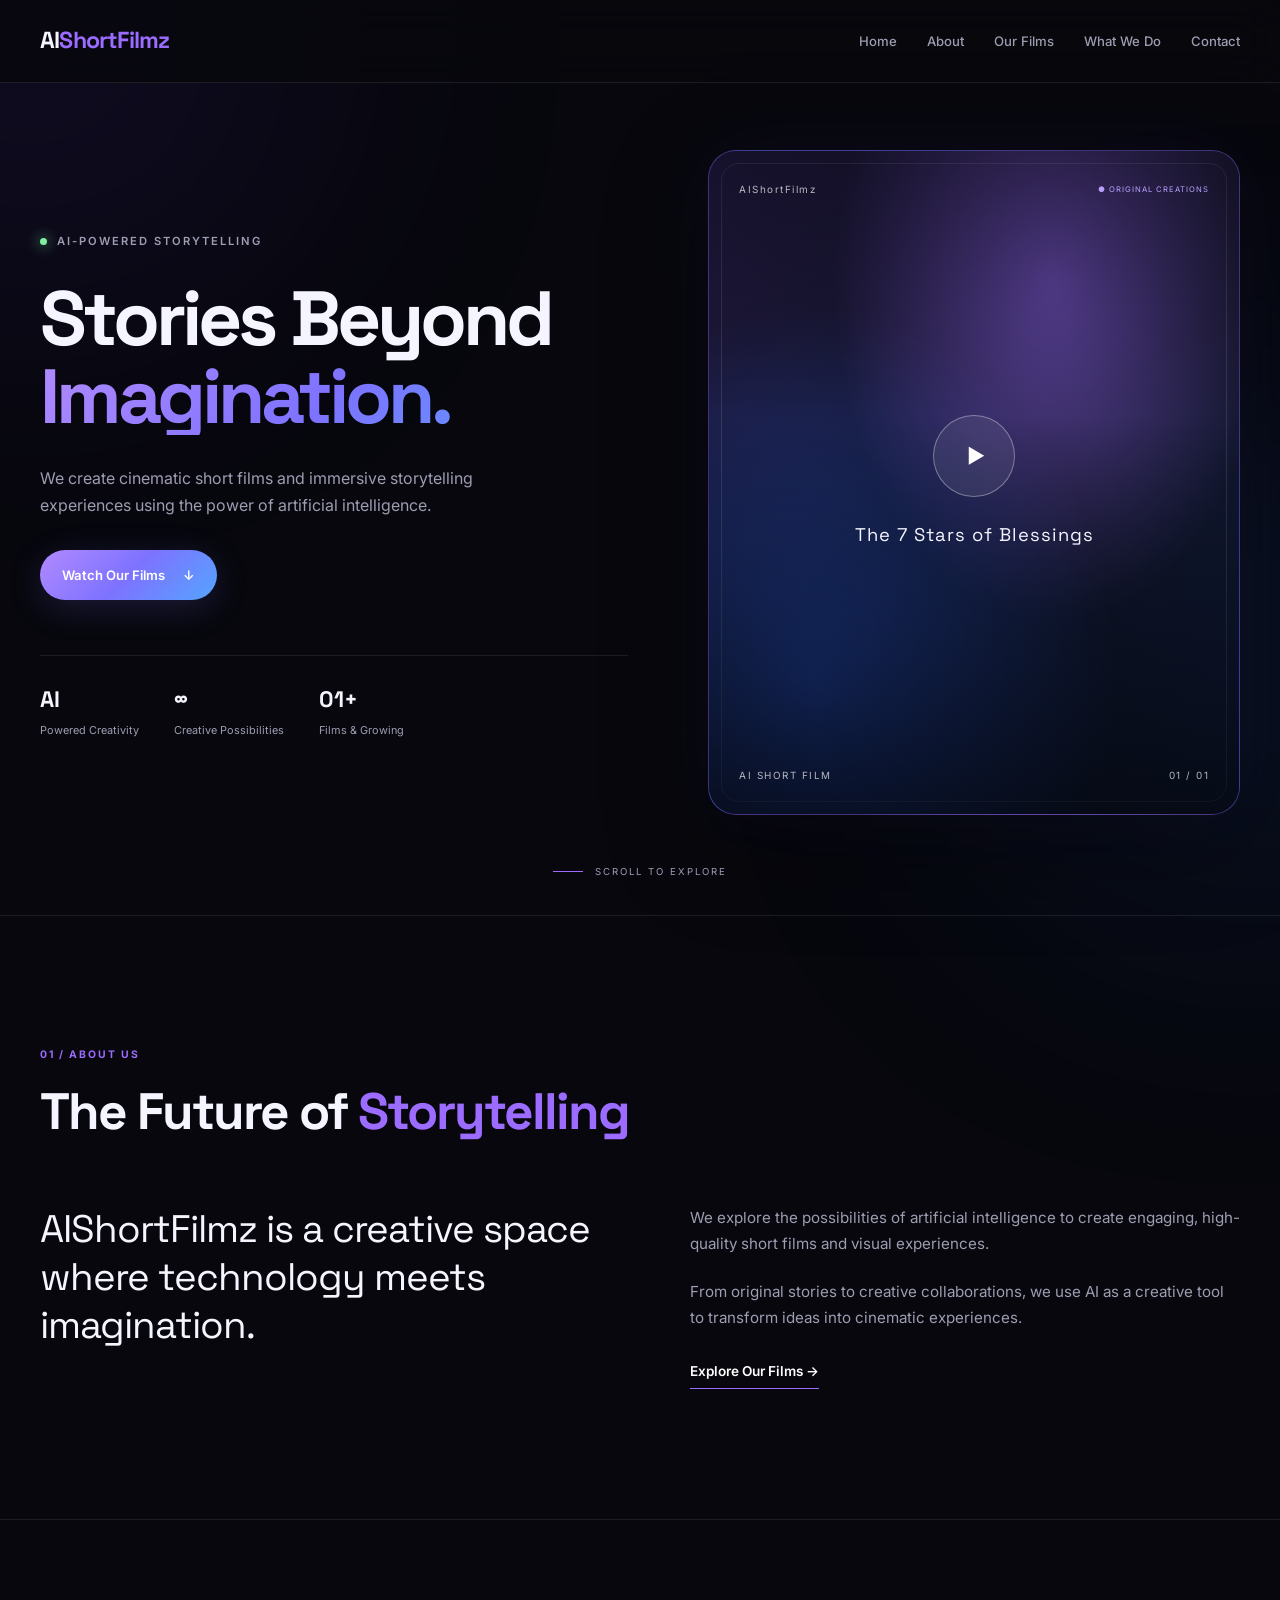
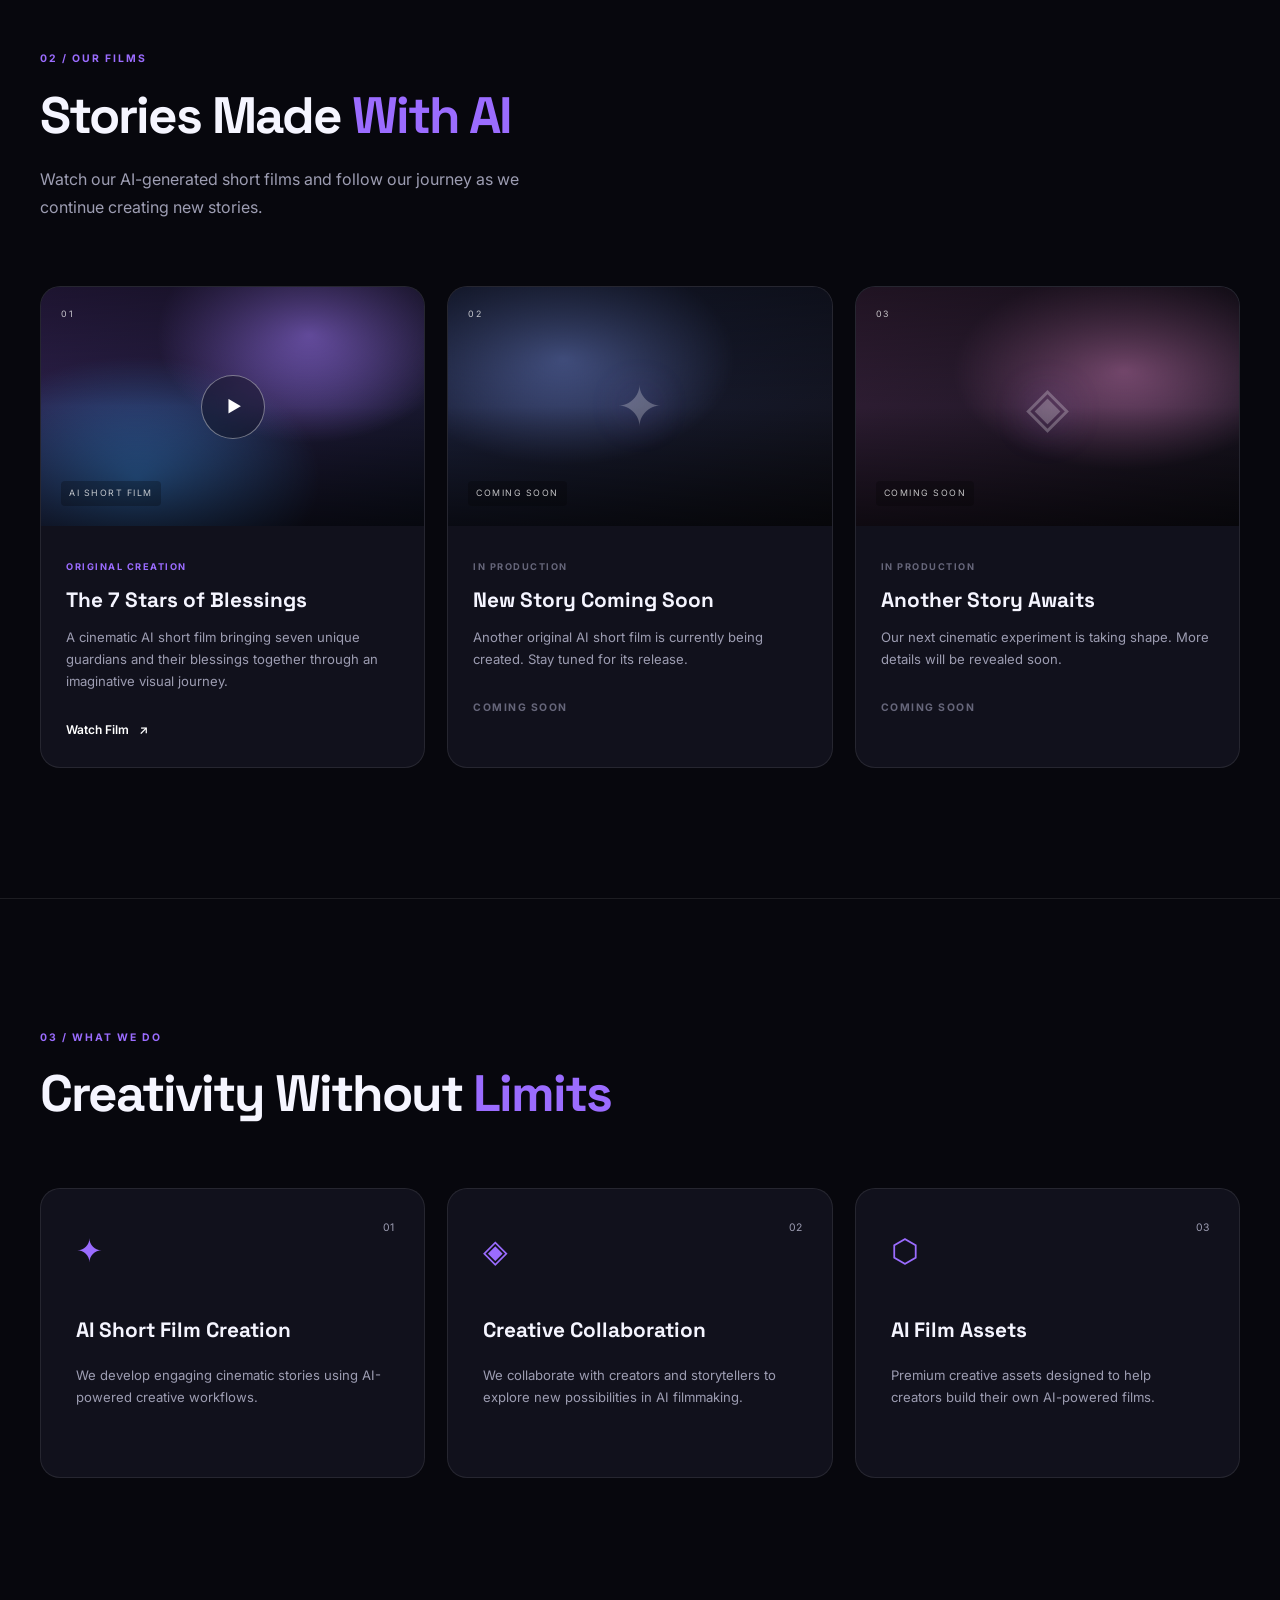
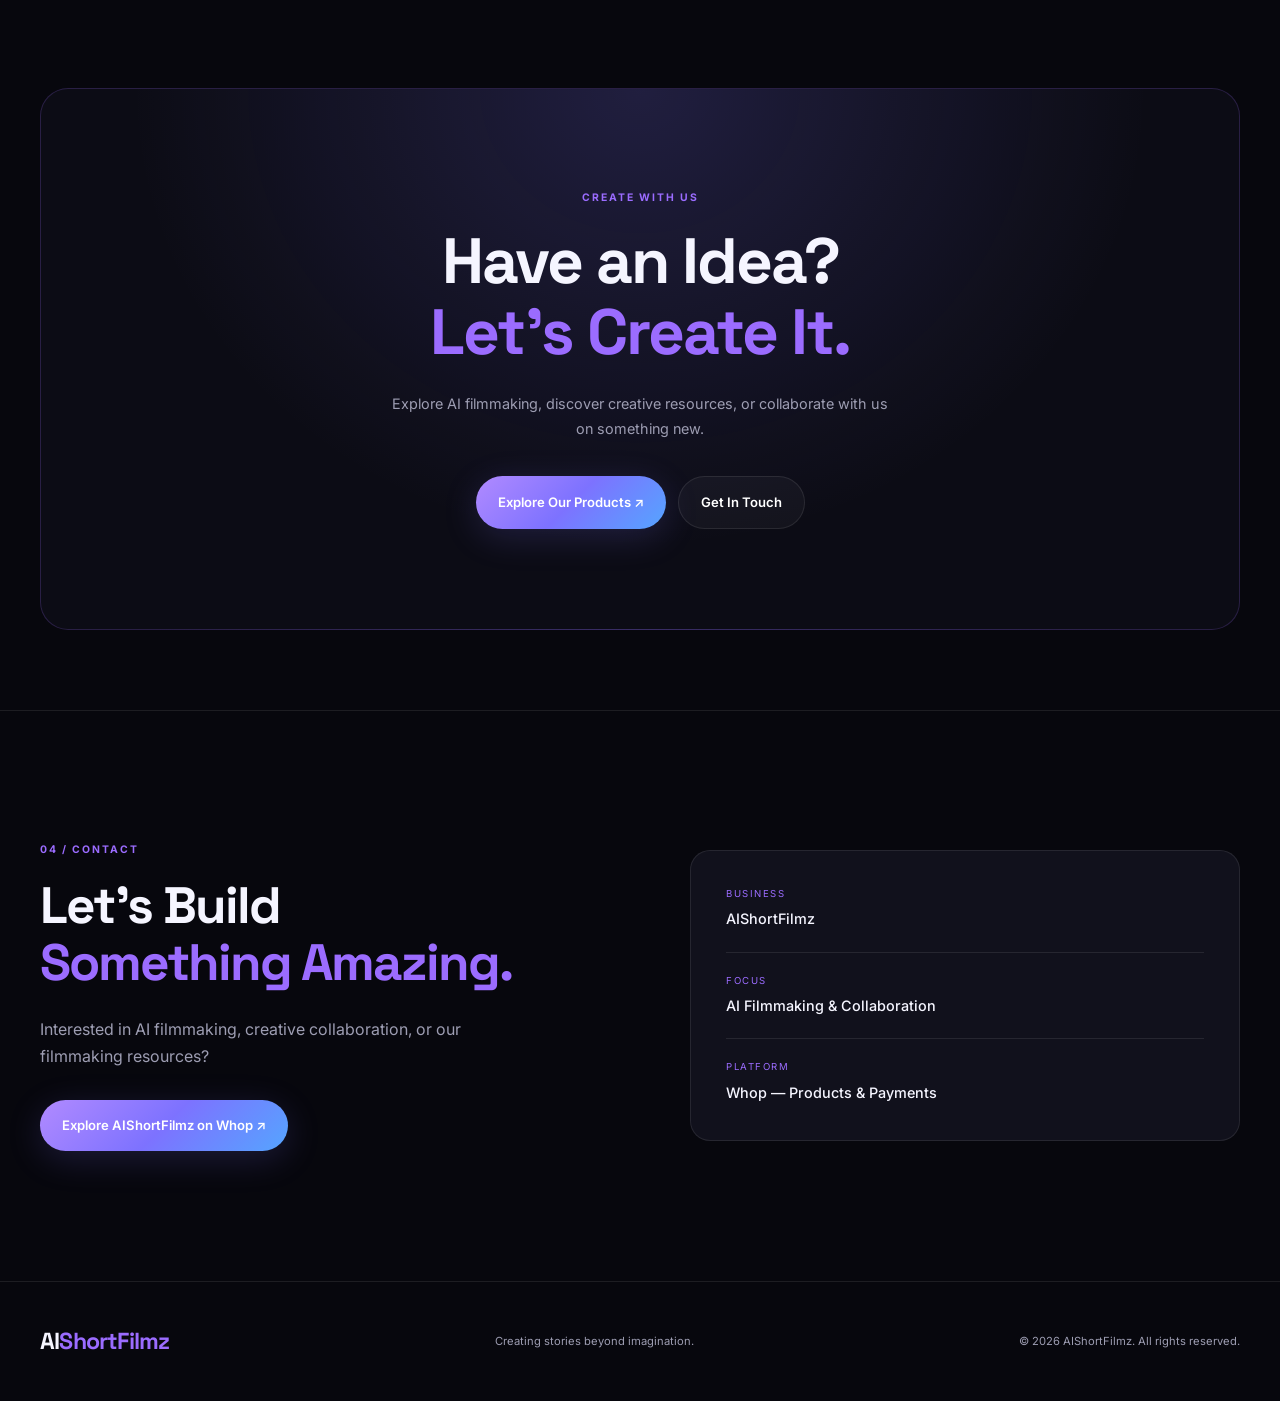
==== commit 150d14f7: "Update index.html" ====
--- a/index.html
+++ b/index.html
@@ -67,16 +67,6 @@
 
         <a href="#contact">Contact</a>
 
-        <!-- Whop is for products / purchases only -->
-        <a
-          href="https://whop.com/"
-          target="_blank"
-          rel="noopener noreferrer"
-          class="nav-button"
-        >
-          Explore Products ↗
-        </a>
-
       </nav>
 
     </div>
@@ -132,18 +122,7 @@
             </a>
 
 
-            <a
-              href="https://whop.com/"
-              target="_blank"
-              rel="noopener noreferrer"
-              class="btn btn-secondary"
-            >
-
-              Explore Our Products
-
-              <span>↗</span>
-
-            </a>
+            
 
           </div>
 
@@ -905,4 +884,4 @@
   <script src="script.js"></script>
 
 </body>
-</html>+</html>
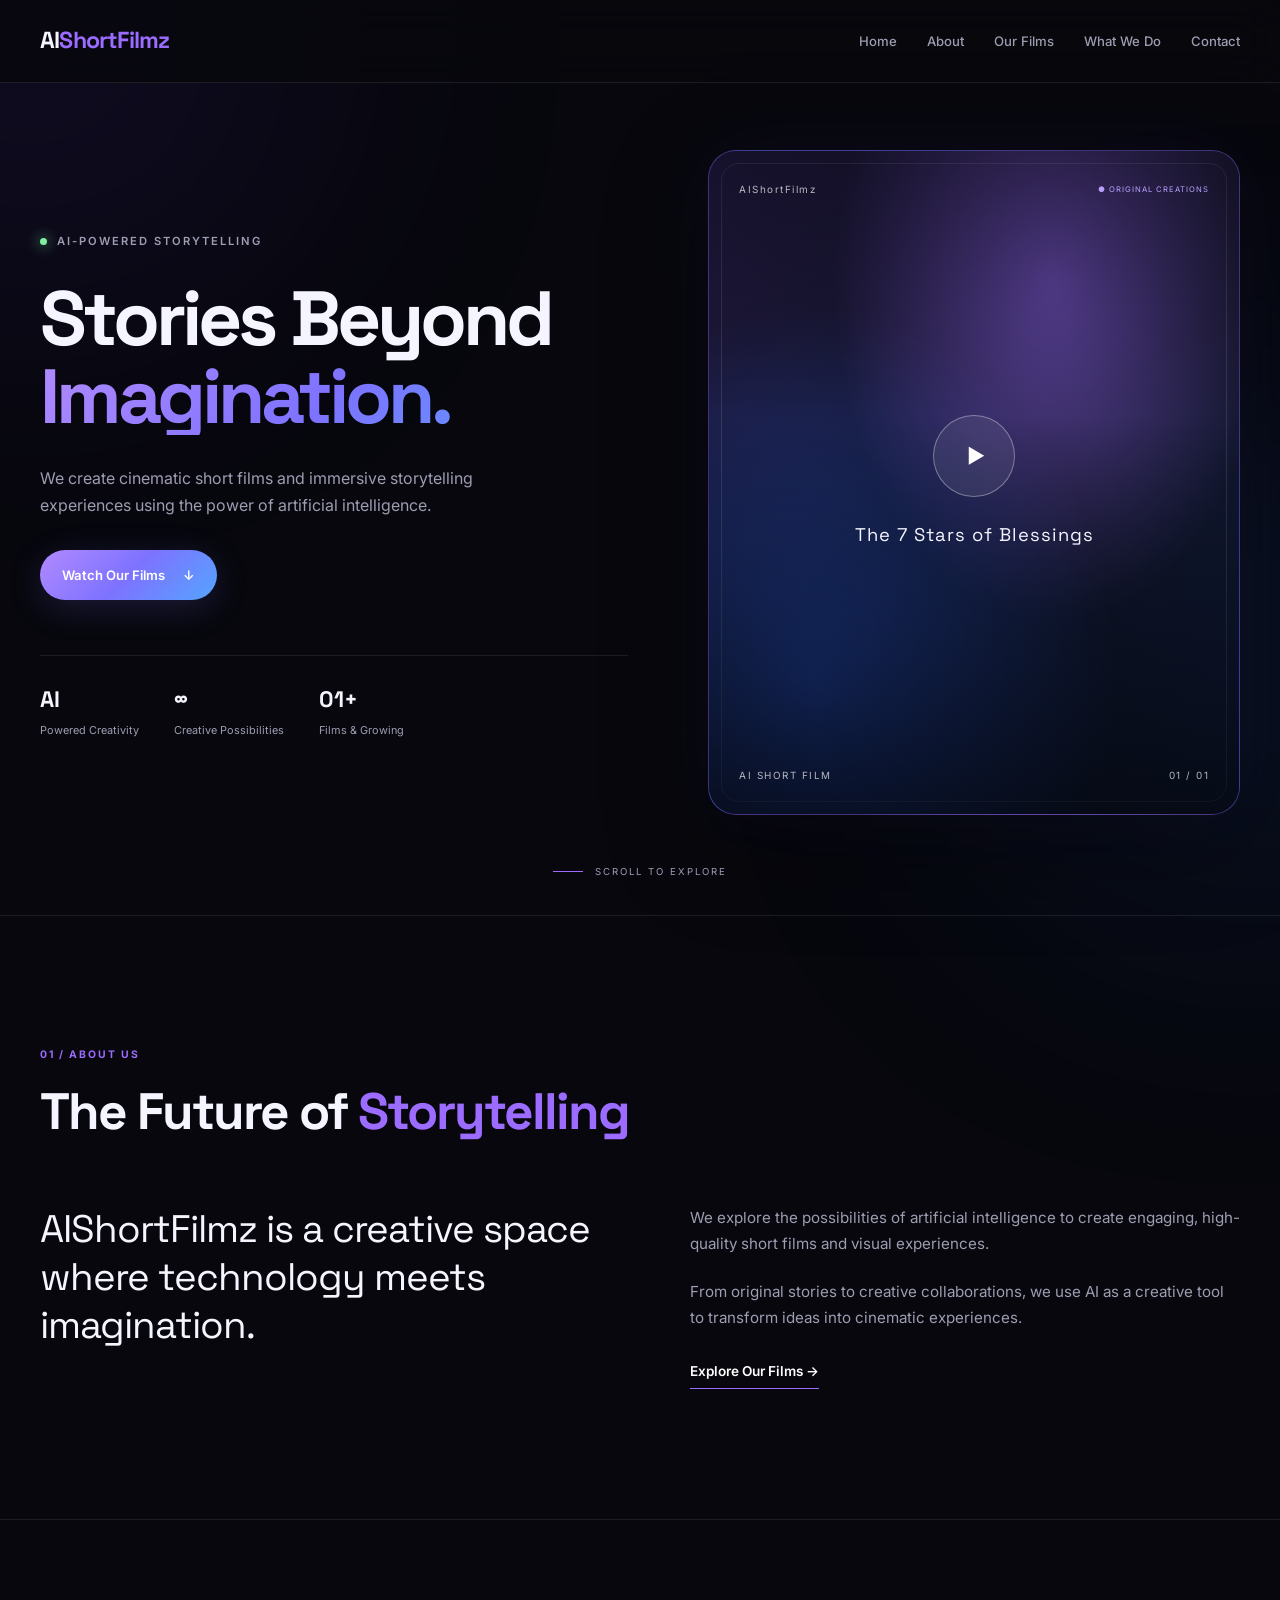
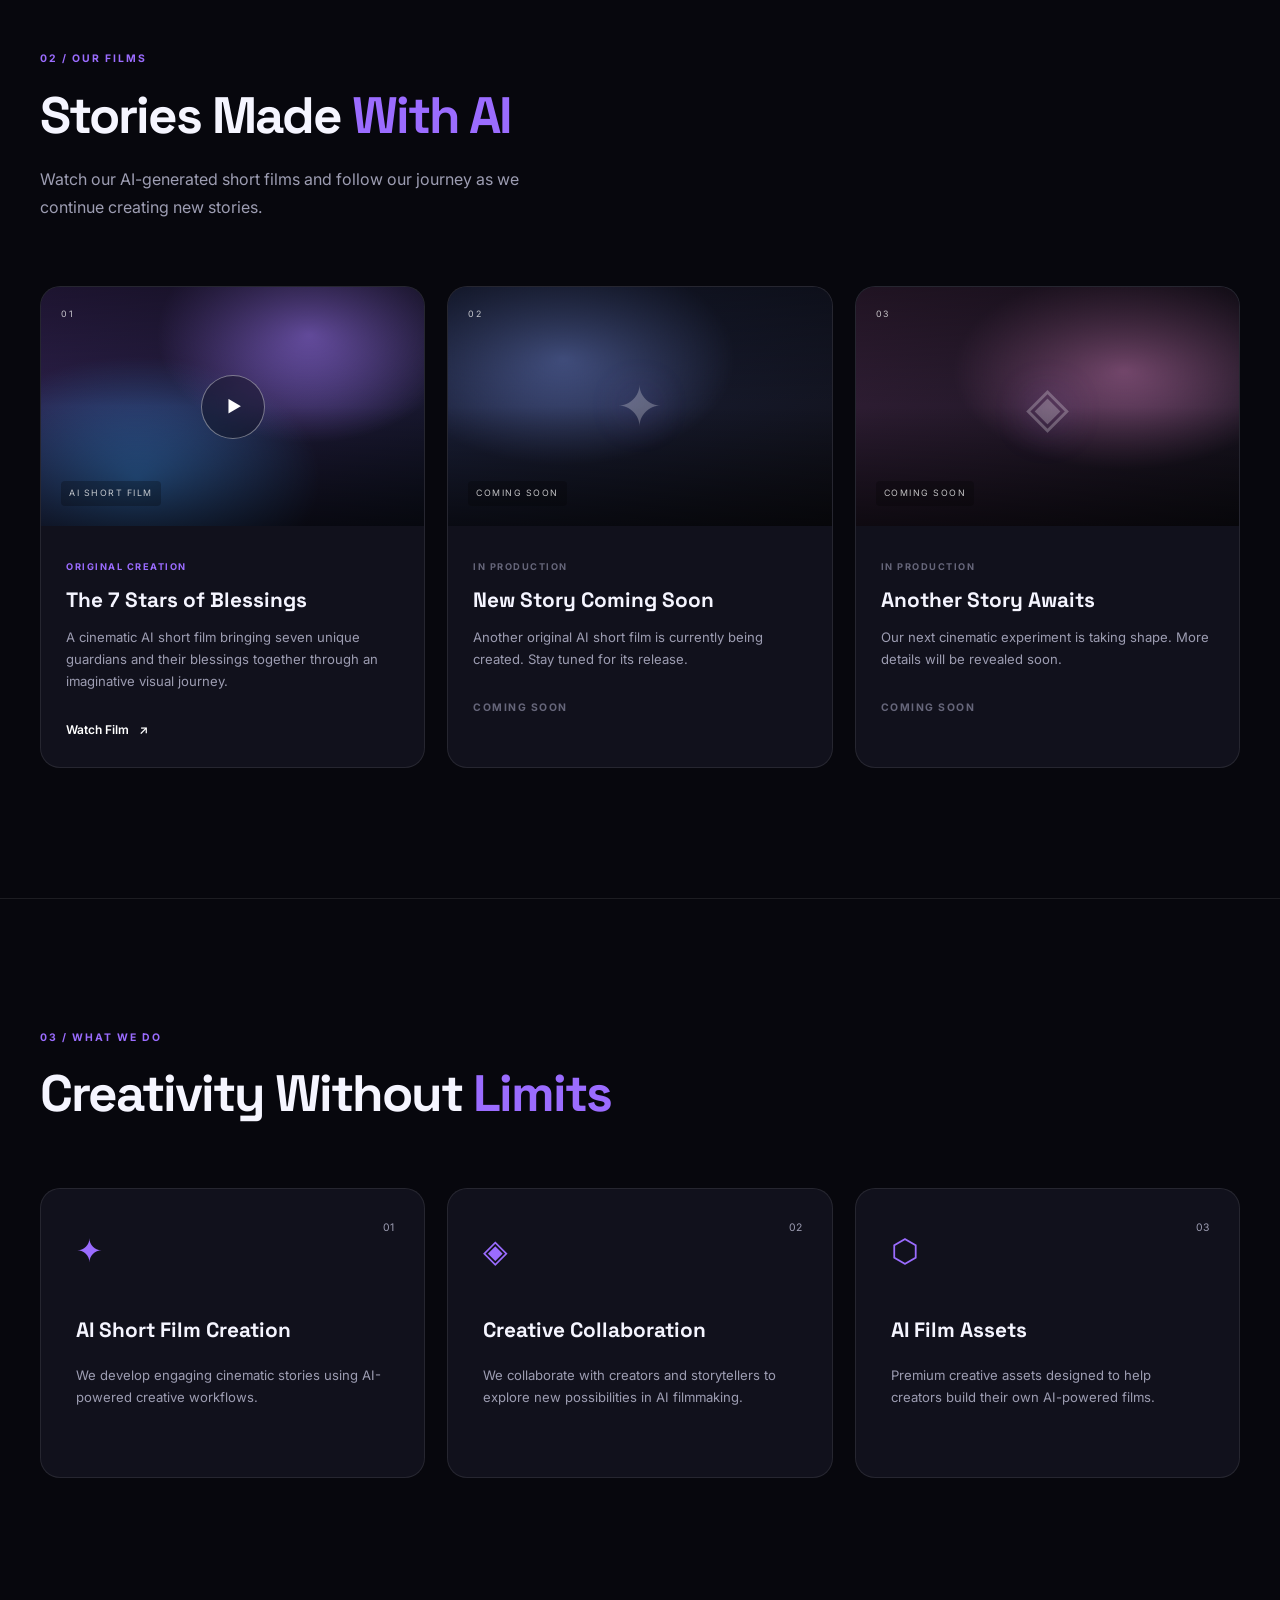
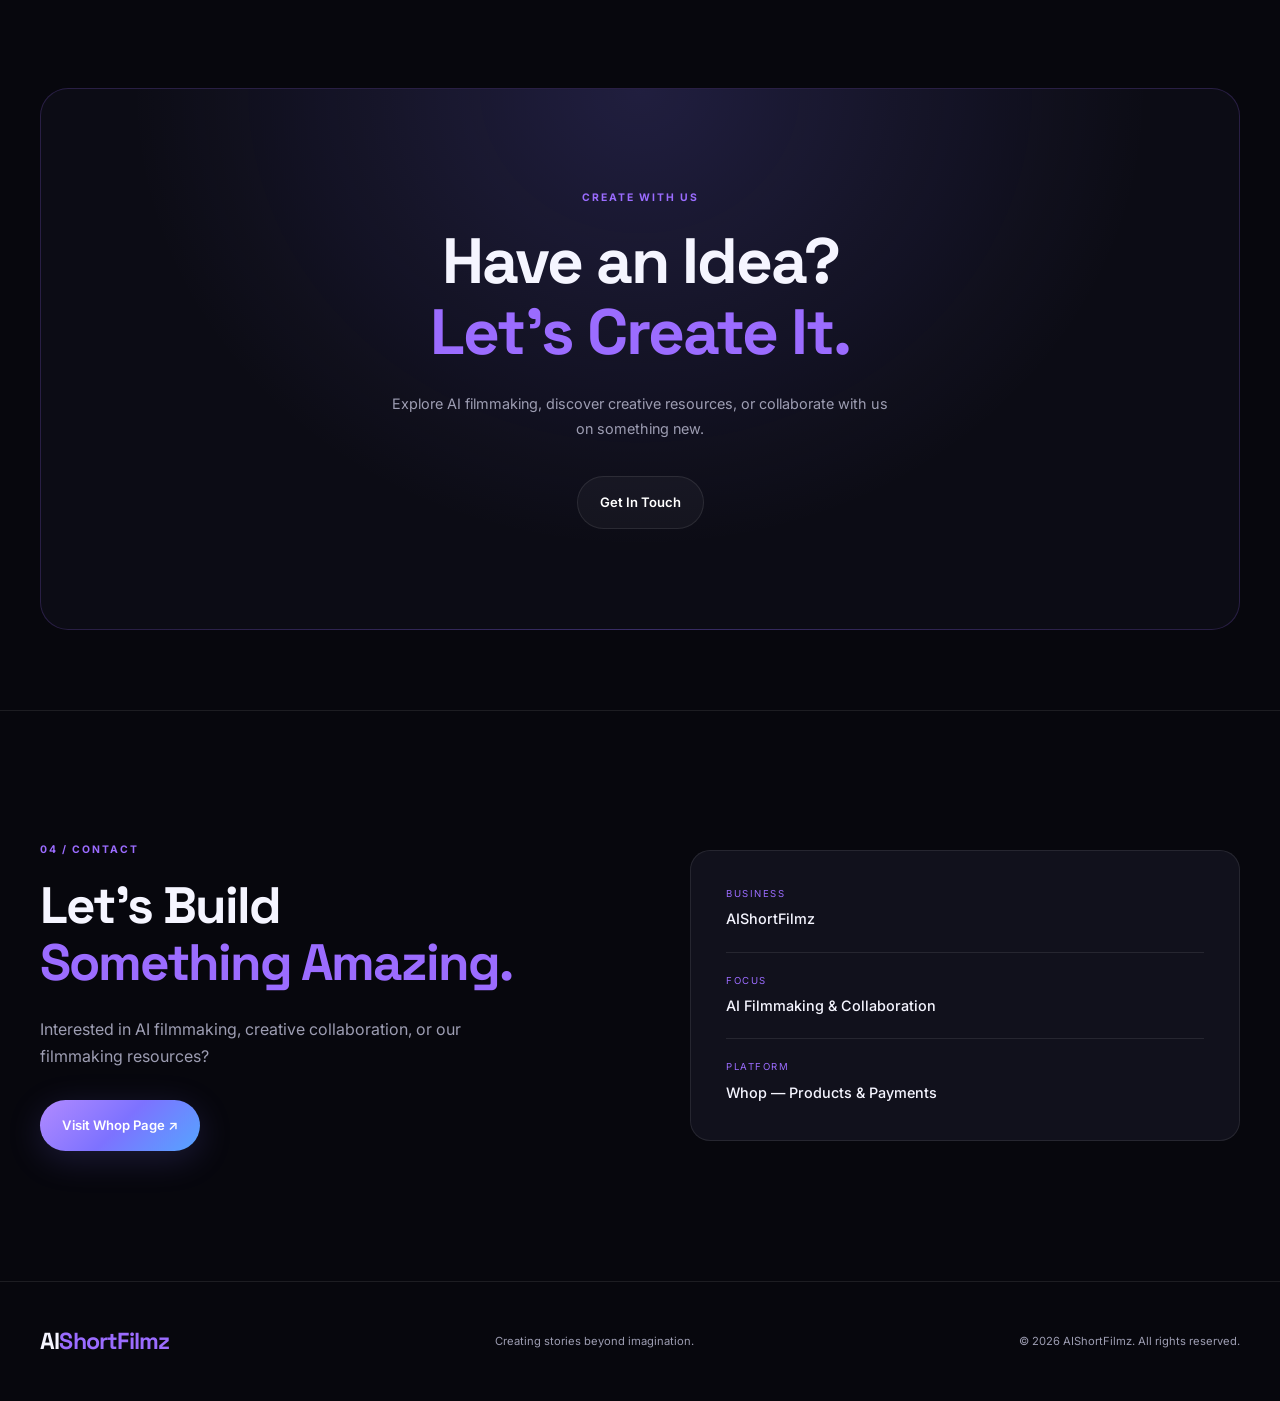
==== commit 6d45eb2e: "Update index.html" ====
--- a/index.html
+++ b/index.html
@@ -650,81 +650,71 @@
 
           <div class="cta-actions">
 
+           
+
             <a
-              href="https://whop.com/"
+              href="#contact"
+              class="btn btn-secondary"
+            >
+
+              Get In Touch
+
+            </a>
+
+          </div>
+
+        </div>
+
+      </div>
+
+    </section>
+
+
+    <!-- ================= CONTACT ================= -->
+
+    <section
+      class="section contact-section"
+      id="contact"
+    >
+
+      <div class="container">
+
+        <div class="contact-grid">
+
+
+          <div class="contact-content reveal">
+
+            <span class="section-label">
+              04 / CONTACT
+            </span>
+
+
+            <h2>
+
+              Let's Build
+
+              <span>Something Amazing.</span>
+
+            </h2>
+
+
+            <p>
+
+              Interested in AI filmmaking,
+              creative collaboration, or our
+              filmmaking resources?
+
+            </p>
+
+
+            <a
+              href="https://whop.com/aishortfilmz/"
               target="_blank"
               rel="noopener noreferrer"
               class="btn btn-primary"
             >
 
-              Explore Our Products ↗
-
-            </a>
-
-
-            <a
-              href="#contact"
-              class="btn btn-secondary"
-            >
-
-              Get In Touch
-
-            </a>
-
-          </div>
-
-        </div>
-
-      </div>
-
-    </section>
-
-
-    <!-- ================= CONTACT ================= -->
-
-    <section
-      class="section contact-section"
-      id="contact"
-    >
-
-      <div class="container">
-
-        <div class="contact-grid">
-
-
-          <div class="contact-content reveal">
-
-            <span class="section-label">
-              04 / CONTACT
-            </span>
-
-
-            <h2>
-
-              Let's Build
-
-              <span>Something Amazing.</span>
-
-            </h2>
-
-
-            <p>
-
-              Interested in AI filmmaking,
-              creative collaboration, or our
-              filmmaking resources?
-
-            </p>
-
-
-            <a
-              href="https://whop.com/"
-              target="_blank"
-              rel="noopener noreferrer"
-              class="btn btn-primary"
-            >
-
-              Explore AIShortFilmz on Whop ↗
+              Visit Whop Page ↗
 
             </a>
 
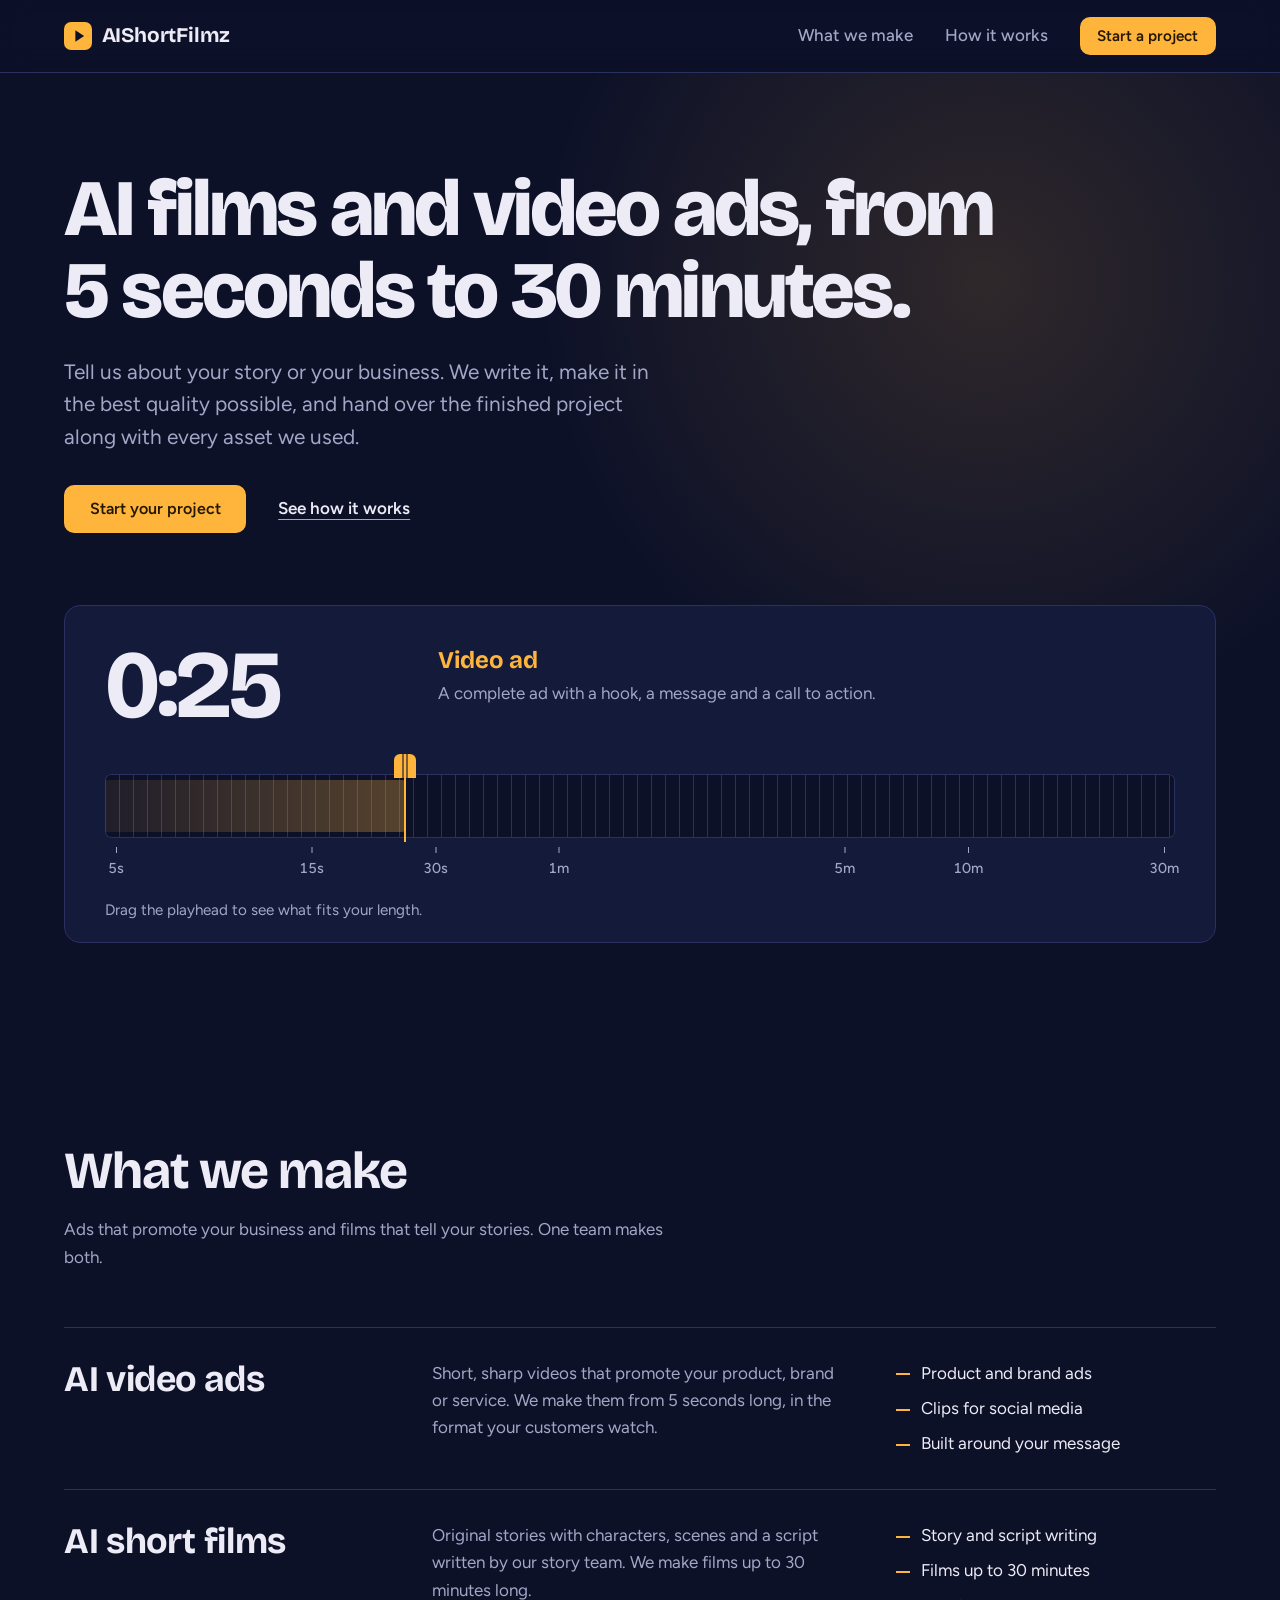
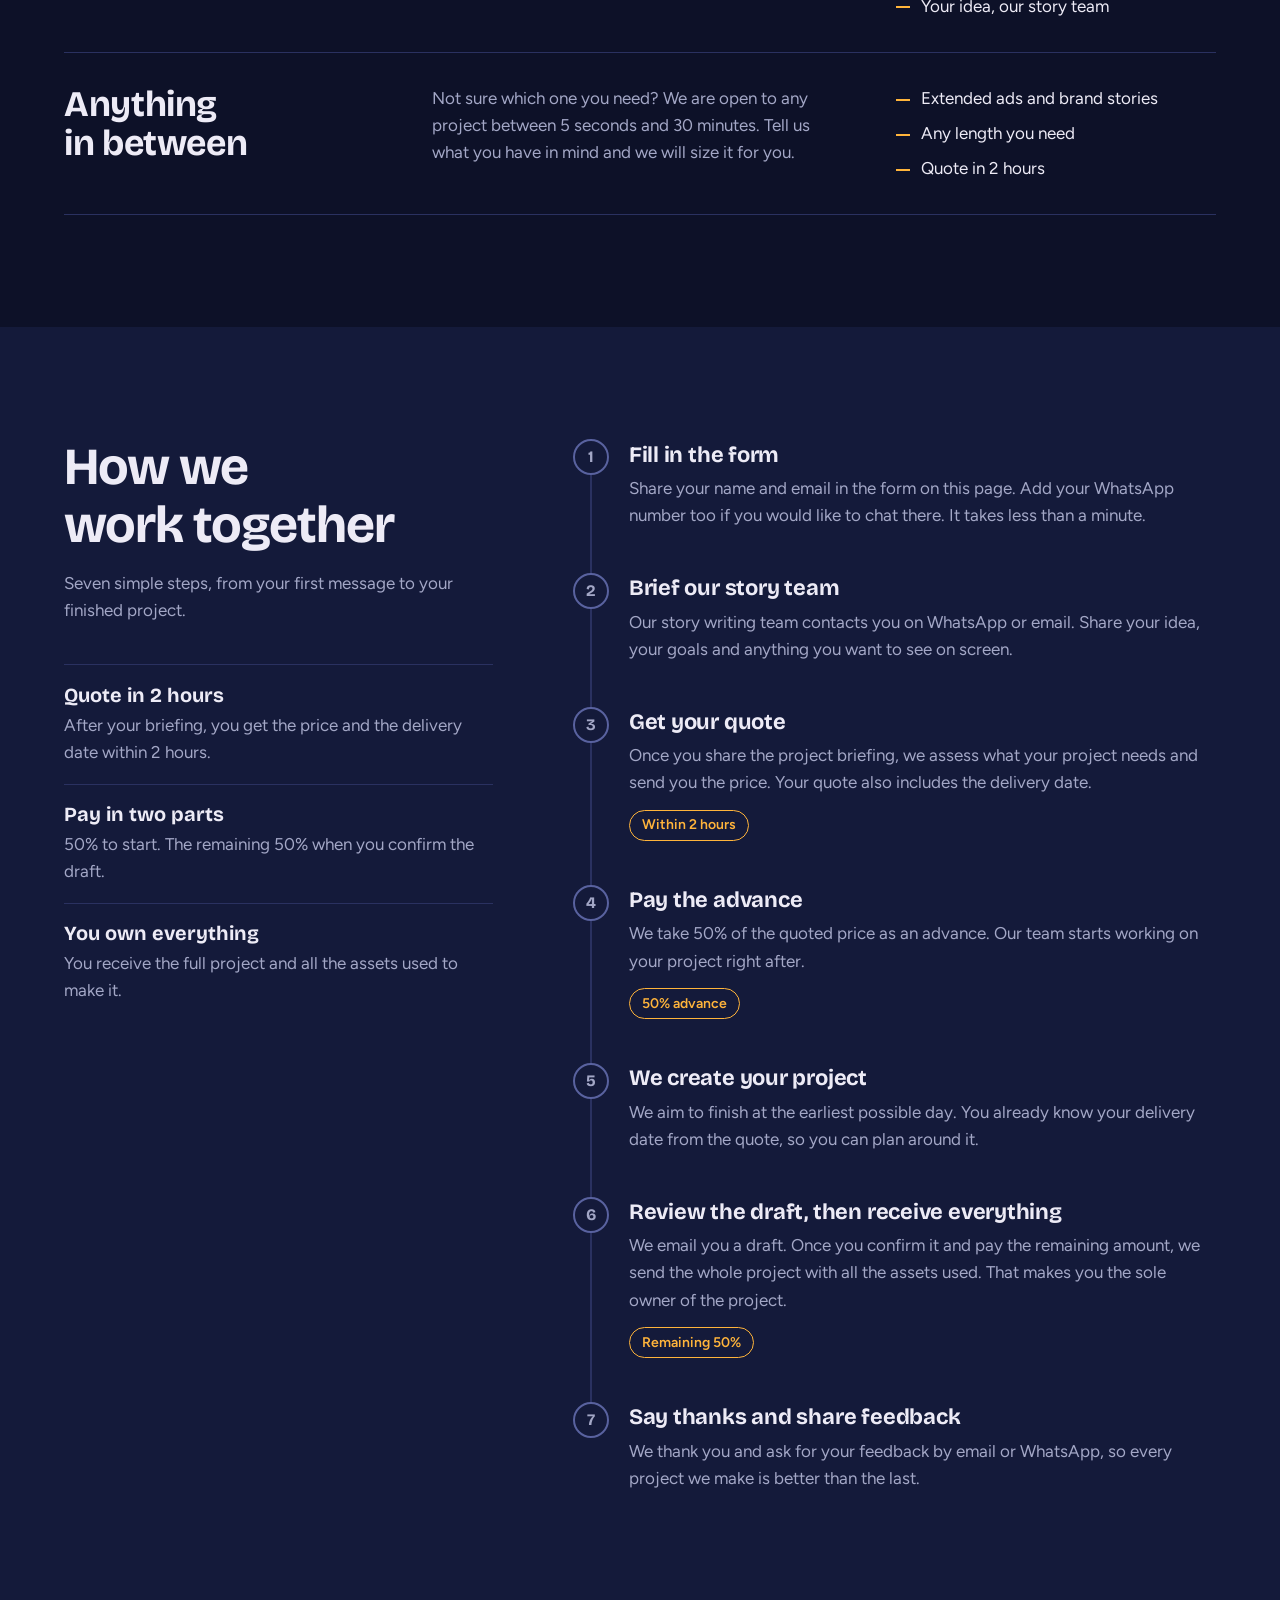
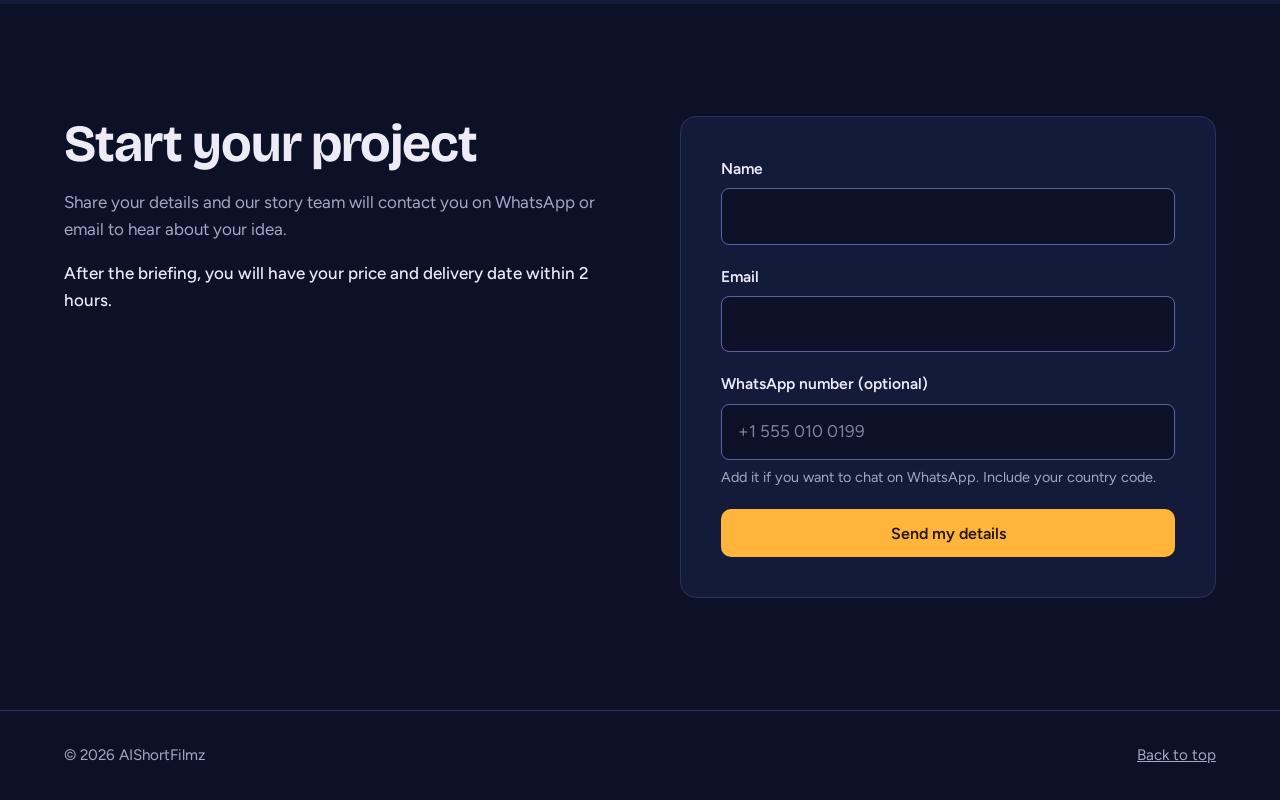
==== commit f8cfac85: "Add files via upload" ====
--- a/index.html
+++ b/index.html
@@ -1,877 +1,275 @@
-<!DOCTYPE html>
-<html lang="en">
-<head>
-  <meta charset="UTF-8">
-
-  <meta name="viewport" content="width=device-width, initial-scale=1.0">
-
-  <meta
-    name="description"
-    content="AIShortFilmz — cinematic short films, creative collaborations and premium AI filmmaking assets."
-  >
-
-  <meta name="theme-color" content="#07070d">
-
-  <title>AIShortFilmz | AI-Powered Storytelling</title>
-
-  <!-- Fonts -->
-  <link rel="preconnect" href="https://fonts.googleapis.com">
-  <link rel="preconnect" href="https://fonts.gstatic.com" crossorigin>
-
-  <link
-    href="https://fonts.googleapis.com/css2?family=Inter:wght@400;500;600;700;800&family=Space+Grotesk:wght@400;500;600;700&display=swap"
-    rel="stylesheet"
-  >
-
-  <link rel="stylesheet" href="style.css">
-</head>
-
-<body>
-
-  <!-- Background -->
-  <div class="background-glow glow-one"></div>
-  <div class="background-glow glow-two"></div>
-
-
-  <!-- ================= HEADER ================= -->
-
-  <header class="site-header">
-
-    <div class="container nav-container">
-
-      <a href="#home" class="logo">
-        AI<span>ShortFilmz</span>
-      </a>
-
-      <button
-        class="menu-toggle"
-        id="menuToggle"
-        aria-label="Open navigation"
-        aria-expanded="false"
-      >
-        <span></span>
-        <span></span>
-        <span></span>
-      </button>
-
-
-      <nav class="navigation" id="navigation">
-
-        <a href="#home">Home</a>
-
-        <a href="#about">About</a>
-
-        <a href="#work">Our Films</a>
-
-        <a href="#services">What We Do</a>
-
-        <a href="#contact">Contact</a>
-
-      </nav>
-
-    </div>
-
-  </header>
-
-
-  <main>
-
-    <!-- ================= HERO ================= -->
-
-    <section class="hero" id="home">
-
-      <div class="container hero-grid">
-
-        <div class="hero-content reveal">
-
-          <div class="eyebrow">
-
-            <span class="status-dot"></span>
-
-            AI-POWERED STORYTELLING
-
-          </div>
-
-
-          <h1>
-
-            Stories Beyond
-
-            <span>Imagination.</span>
-
-          </h1>
-
-
-          <p class="hero-description">
-
-            We create cinematic short films and immersive
-            storytelling experiences using the power of
-            artificial intelligence.
-
-          </p>
-
-
-          <div class="hero-actions">
-
-            <a href="#work" class="btn btn-primary">
-
-              Watch Our Films
-
-              <span>↓</span>
-
-            </a>
-
-
-            
-
-          </div>
-
-
-          <div class="hero-stats">
-
-            <div class="stat">
-
-              <strong>AI</strong>
-
-              <span>Powered Creativity</span>
-
-            </div>
-
-
-            <div class="stat">
-
-              <strong>∞</strong>
-
-              <span>Creative Possibilities</span>
-
-            </div>
-
-
-            <div class="stat">
-
-              <strong>01+</strong>
-
-              <span>Films & Growing</span>
-
-            </div>
-
-          </div>
-
-        </div>
-
-
-        <!-- Hero Visual -->
-
-        <div class="hero-visual reveal">
-
-          <div class="visual-frame">
-
-            <div class="visual-overlay"></div>
-
-
-            <div class="visual-content">
-
-              <div class="visual-top">
-
-                <span>AIShortFilmz</span>
-
-                <span class="visual-indicator">
-                  ● ORIGINAL CREATIONS
-                </span>
-
-              </div>
-
-
-              <div class="visual-center">
-
-                <button
-                  class="hero-play"
-                  type="button"
-                  data-film="film-1"
-                  aria-label="Watch The 7 Stars of Blessings"
-                >
-                  ▶
-                </button>
-
-                <p>The 7 Stars of Blessings</p>
-
-              </div>
-
-
-              <div class="visual-bottom">
-
-                <span>AI SHORT FILM</span>
-
-                <span>01 / 01</span>
-
-              </div>
-
-            </div>
-
-          </div>
-
-        </div>
-
-      </div>
-
-
-      <div class="scroll-indicator">
-
-        <span></span>
-
-        SCROLL TO EXPLORE
-
-      </div>
-
-    </section>
-
-
-    <!-- ================= ABOUT ================= -->
-
-    <section class="section about-section" id="about">
-
-      <div class="container">
-
-        <div class="section-heading reveal">
-
-          <span class="section-label">
-            01 / ABOUT US
-          </span>
-
-          <h2>
-
-            The Future of
-
-            <span>Storytelling</span>
-
-          </h2>
-
-        </div>
-
-
-        <div class="about-grid">
-
-          <div class="about-intro reveal">
-
-            <p class="large-text">
-
-              AIShortFilmz is a creative space where
-              technology meets imagination.
-
-            </p>
-
-          </div>
-
-
-          <div class="about-description reveal">
-
-            <p>
-
-              We explore the possibilities of artificial
-              intelligence to create engaging,
-              high-quality short films and visual
-              experiences.
-
-            </p>
-
-
-            <p>
-
-              From original stories to creative
-              collaborations, we use AI as a creative
-              tool to transform ideas into cinematic
-              experiences.
-
-            </p>
-
-
-            <a href="#work" class="text-link">
-
-              Explore Our Films →
-
-            </a>
-
-          </div>
-
-        </div>
-
-      </div>
-
-    </section>
-
-
-    <!-- ================= OUR FILMS ================= -->
-
-    <section class="section work-section" id="work">
-
-      <div class="container">
-
-        <div class="section-heading work-heading reveal">
-
-          <span class="section-label">
-            02 / OUR FILMS
-          </span>
-
-          <h2>
-
-            Stories Made
-
-            <span>With AI</span>
-
-          </h2>
-
-          <p>
-
-            Watch our AI-generated short films and
-            follow our journey as we continue creating
-            new stories.
-
-          </p>
-
-        </div>
-
-
-        <div class="film-grid">
-
-
-          <!-- ================= FILM 01 ================= -->
-
-          <article class="film-card reveal">
-
-            <div class="film-thumbnail film-one">
-
-              <div class="thumbnail-overlay"></div>
-
-              <span class="film-number">01</span>
-
-              <span class="film-category">
-                AI SHORT FILM
-              </span>
-
-
-              <button
-                class="film-play"
-                type="button"
-                data-film="film-1"
-                aria-label="Watch The 7 Stars of Blessings"
-              >
-
-                <span>▶</span>
-
-              </button>
-
-            </div>
-
-
-            <div class="film-info">
-
-              <span class="film-tag">
-                ORIGINAL CREATION
-              </span>
-
-              <h3>
-                The 7 Stars of Blessings
-              </h3>
-
-              <p>
-
-                A cinematic AI short film bringing
-                seven unique guardians and their
-                blessings together through an
-                imaginative visual journey.
-
-              </p>
-
-
-              <button
-                class="film-link"
-                type="button"
-                data-film="film-1"
-              >
-
-                Watch Film
-
-                <span>↗</span>
-
-              </button>
-
-            </div>
-
-          </article>
-
-
-          <!-- ================= FILM 02 ================= -->
-
-          <article
-            class="film-card film-card-coming reveal"
-          >
-
-            <div class="film-thumbnail film-two">
-
-              <div class="thumbnail-overlay"></div>
-
-              <span class="film-number">02</span>
-
-              <span class="film-category">
-                COMING SOON
-              </span>
-
-
-              <div class="coming-soon-icon">
-                ✦
-              </div>
-
-            </div>
-
-
-            <div class="film-info">
-
-              <span class="film-tag muted">
-                IN PRODUCTION
-              </span>
-
-              <h3>
-                New Story Coming Soon
-              </h3>
-
-              <p>
-
-                Another original AI short film is
-                currently being created. Stay tuned
-                for its release.
-
-              </p>
-
-
-              <span class="film-status">
-                COMING SOON
-              </span>
-
-            </div>
-
-          </article>
-
-
-          <!-- ================= FILM 03 ================= -->
-
-          <article
-            class="film-card film-card-coming reveal"
-          >
-
-            <div class="film-thumbnail film-three">
-
-              <div class="thumbnail-overlay"></div>
-
-              <span class="film-number">03</span>
-
-              <span class="film-category">
-                COMING SOON
-              </span>
-
-
-              <div class="coming-soon-icon">
-                ◈
-              </div>
-
-            </div>
-
-
-            <div class="film-info">
-
-              <span class="film-tag muted">
-                IN PRODUCTION
-              </span>
-
-              <h3>
-                Another Story Awaits
-              </h3>
-
-              <p>
-
-                Our next cinematic experiment is
-                taking shape. More details will be
-                revealed soon.
-
-              </p>
-
-
-              <span class="film-status">
-                COMING SOON
-              </span>
-
-            </div>
-
-          </article>
-
-        </div>
-
-      </div>
-
-    </section>
-
-
-    <!-- ================= SERVICES ================= -->
-
-    <section
-      class="section services-section"
-      id="services"
-    >
-
-      <div class="container">
-
-        <div class="section-heading reveal">
-
-          <span class="section-label">
-            03 / WHAT WE DO
-          </span>
-
-          <h2>
-
-            Creativity Without
-
-            <span>Limits</span>
-
-          </h2>
-
-        </div>
-
-
-        <div class="services-grid">
-
-
-          <article class="service-card reveal">
-
-            <span class="service-number">01</span>
-
-            <div class="service-icon">
-              ✦
-            </div>
-
-            <h3>
-              AI Short Film Creation
-            </h3>
-
-            <p>
-
-              We develop engaging cinematic
-              stories using AI-powered creative
-              workflows.
-
-            </p>
-
-          </article>
-
-
-          <article class="service-card reveal">
-
-            <span class="service-number">02</span>
-
-            <div class="service-icon">
-              ◈
-            </div>
-
-            <h3>
-              Creative Collaboration
-            </h3>
-
-            <p>
-
-              We collaborate with creators and
-              storytellers to explore new
-              possibilities in AI filmmaking.
-
-            </p>
-
-          </article>
-
-
-          <article class="service-card reveal">
-
-            <span class="service-number">03</span>
-
-            <div class="service-icon">
-              ⬡
-            </div>
-
-            <h3>
-              AI Film Assets
-            </h3>
-
-            <p>
-
-              Premium creative assets designed
-              to help creators build their own
-              AI-powered films.
-
-            </p>
-
-          </article>
-
-
-        </div>
-
-      </div>
-
-    </section>
-
-
-    <!-- ================= CTA ================= -->
-
-    <section class="cta-section">
-
-      <div class="container">
-
-        <div class="cta-box reveal">
-
-          <span class="section-label">
-            CREATE WITH US
-          </span>
-
-
-          <h2>
-
-            Have an Idea?
-
-            <br>
-
-            <span>Let's Create It.</span>
-
-          </h2>
-
-
-          <p>
-
-            Explore AI filmmaking, discover
-            creative resources, or collaborate
-            with us on something new.
-
-          </p>
-
-
-          <div class="cta-actions">
-
-           
-
-            <a
-              href="#contact"
-              class="btn btn-secondary"
-            >
-
-              Get In Touch
-
-            </a>
-
-          </div>
-
-        </div>
-
-      </div>
-
-    </section>
-
-
-    <!-- ================= CONTACT ================= -->
-
-    <section
-      class="section contact-section"
-      id="contact"
-    >
-
-      <div class="container">
-
-        <div class="contact-grid">
-
-
-          <div class="contact-content reveal">
-
-            <span class="section-label">
-              04 / CONTACT
-            </span>
-
-
-            <h2>
-
-              Let's Build
-
-              <span>Something Amazing.</span>
-
-            </h2>
-
-
-            <p>
-
-              Interested in AI filmmaking,
-              creative collaboration, or our
-              filmmaking resources?
-
-            </p>
-
-
-            <a
-              href="https://whop.com/aishortfilmz/"
-              target="_blank"
-              rel="noopener noreferrer"
-              class="btn btn-primary"
-            >
-
-              Visit Whop Page ↗
-
-            </a>
-
-          </div>
-
-
-          <div class="contact-details reveal">
-
-            <div class="contact-item">
-
-              <span>BUSINESS</span>
-
-              <strong>
-                AIShortFilmz
-              </strong>
-
-            </div>
-
-
-            <div class="contact-item">
-
-              <span>FOCUS</span>
-
-              <strong>
-                AI Filmmaking & Collaboration
-              </strong>
-
-            </div>
-
-
-            <div class="contact-item">
-
-              <span>PLATFORM</span>
-
-              <strong>
-                Whop — Products & Payments
-              </strong>
-
-            </div>
-
-          </div>
-
-        </div>
-
-      </div>
-
-    </section>
-
-  </main>
-
-
-  <!-- ================= VIDEO MODAL ================= -->
-
-  <div
-    class="video-modal"
-    id="videoModal"
-    aria-hidden="true"
-  >
-
-    <div class="video-backdrop" id="videoBackdrop"></div>
-
-
-    <div
-      class="video-modal-content"
-      role="dialog"
-      aria-modal="true"
-      aria-labelledby="modalFilmTitle"
-    >
-
-      <div class="video-modal-header">
-
-        <div>
-
-          <span class="modal-label">
-            AIShortFilmz / NOW PLAYING
-          </span>
-
-          <h2 id="modalFilmTitle">
-            The 7 Stars of Blessings
-          </h2>
-
-        </div>
-
-
-        <button
-          class="modal-close"
-          id="modalClose"
-          type="button"
-          aria-label="Close video"
-        >
-
-          ×
-
-        </button>
-
-      </div>
-
-
-      <div class="video-container">
-
-        <iframe
-          id="filmPlayer"
-          src=""
-          title="AIShortFilmz Film Player"
-          allow="autoplay; encrypted-media; picture-in-picture"
-          allowfullscreen
-        ></iframe>
-
-      </div>
-
-
-      <div class="video-modal-footer">
-
-        <span>
-          AI SHORT FILM
-        </span>
-
-        <span>
-          AIShortFilmz
-        </span>
-
-      </div>
-
-    </div>
-
-  </div>
-
-
-  <!-- ================= FOOTER ================= -->
-
-  <footer class="site-footer">
-
-    <div class="container footer-container">
-
-      <a href="#home" class="logo">
-        AI<span>ShortFilmz</span>
-      </a>
-
-
-      <p>
-        Creating stories beyond imagination.
-      </p>
-
-
-      <span class="copyright">
-
-        © <span id="currentYear"></span>
-        AIShortFilmz. All rights reserved.
-
-      </span>
-
-    </div>
-
-  </footer>
-
-
-  <script src="script.js"></script>
-
-</body>
-</html>
+<!DOCTYPE html>
+<html lang="en">
+<head>
+  <meta charset="utf-8">
+  <meta name="viewport" content="width=device-width, initial-scale=1">
+  <title>AIShortFilmz | AI short films and video ads</title>
+  <meta name="description" content="AIShortFilmz makes AI short films and AI video ads, from 5 seconds to 30 minutes. Share your idea and get a quote in 2 hours.">
+  <meta name="theme-color" content="#0d1128">
+  <link rel="icon" href="data:image/svg+xml,%3Csvg xmlns='http://www.w3.org/2000/svg' viewBox='0 0 32 32'%3E%3Crect width='32' height='32' rx='8' fill='%23ffb43b'/%3E%3Cpath d='M13 9.5v13l10-6.5z' fill='%230d1128'/%3E%3C/svg%3E">
+
+  <link rel="preconnect" href="https://fonts.googleapis.com">
+  <link rel="preconnect" href="https://fonts.gstatic.com" crossorigin>
+  <link href="https://fonts.googleapis.com/css2?family=Bricolage+Grotesque:opsz,wght@12..96,400..800&family=Figtree:wght@400..700&display=swap" rel="stylesheet">
+  <link rel="stylesheet" href="styles.css">
+</head>
+<body id="top">
+  <a class="skip-link" href="#main">Skip to content</a>
+
+  <!-- Header -->
+  <header class="site-header">
+    <div class="container header-inner">
+      <a class="brand" href="./" data-reload aria-label="AIShortFilmz, reload the site">
+        <svg class="brand-mark" width="28" height="28" viewBox="0 0 32 32" aria-hidden="true" focusable="false">
+          <rect width="32" height="32" rx="8"/>
+          <path d="M13 9.5v13l10-6.5z"/>
+        </svg>
+        <span>AIShortFilmz</span>
+      </a>
+
+      <button class="nav-toggle" type="button" aria-expanded="false" aria-controls="site-nav">
+        <span class="sr-only">Menu</span>
+        <span class="nav-toggle-bars" aria-hidden="true"></span>
+      </button>
+
+      <nav class="site-nav" id="site-nav" aria-label="Main">
+        <ul>
+          <li><a href="#services">What we make</a></li>
+          <li><a href="#process">How it works</a></li>
+          <li><a class="btn btn-small" href="#contact">Start a project</a></li>
+        </ul>
+      </nav>
+    </div>
+  </header>
+
+  <main id="main">
+    <!-- Hero -->
+    <section class="hero">
+      <div class="container">
+        <h1 class="hero-title" data-enter style="--i:0">AI films and video ads, from 5 seconds to 30 minutes.</h1>
+        <p class="hero-lead" data-enter style="--i:1">
+          Tell us about your story or your business. We write it, make it in the best quality possible, and hand over the finished project along with every asset we used.
+        </p>
+        <div class="hero-actions" data-enter style="--i:2">
+          <a class="btn" href="#contact">Start your project</a>
+          <a class="text-link" href="#process">See how it works</a>
+        </div>
+
+        <!-- Length scrubber -->
+        <div class="scrubber" id="scrubber" data-enter style="--i:3; --p:30.44">
+          <div class="scrubber-head">
+            <p class="scrubber-timecode" id="timecode" aria-hidden="true">0:30</p>
+            <div class="scrubber-format">
+              <p class="scrubber-format-name" id="format-name">Video ad</p>
+              <p class="scrubber-format-text" id="format-text">A complete ad with a hook, a message and a call to action.</p>
+            </div>
+          </div>
+
+          <div class="timeline">
+            <div class="timeline-track" aria-hidden="true">
+              <div class="timeline-clip"></div>
+            </div>
+            <input
+              class="timeline-range"
+              id="length"
+              type="range"
+              min="0"
+              max="100"
+              step="any"
+              value="30.44"
+              aria-label="Project length"
+            >
+            <ol class="timeline-ticks">
+              <li style="--p:0"><button type="button" data-seconds="5" aria-label="Set length to 5 seconds">5s</button></li>
+              <li style="--p:18.66" class="tick-minor"><button type="button" data-seconds="15" aria-label="Set length to 15 seconds">15s</button></li>
+              <li style="--p:30.44"><button type="button" data-seconds="30" aria-label="Set length to 30 seconds">30s</button></li>
+              <li style="--p:42.22"><button type="button" data-seconds="60" aria-label="Set length to 1 minute">1m</button></li>
+              <li style="--p:69.56"><button type="button" data-seconds="300" aria-label="Set length to 5 minutes">5m</button></li>
+              <li style="--p:81.34" class="tick-minor"><button type="button" data-seconds="600" aria-label="Set length to 10 minutes">10m</button></li>
+              <li style="--p:100"><button type="button" data-seconds="1800" aria-label="Set length to 30 minutes">30m</button></li>
+            </ol>
+          </div>
+          <p class="scrubber-hint">Drag the playhead to see what fits your length.</p>
+        </div>
+      </div>
+    </section>
+
+    <!-- What we make -->
+    <section class="section" id="services">
+      <div class="container">
+        <div class="section-head">
+          <h2>What we make</h2>
+          <p>Ads that promote your business and films that tell your stories. One team makes both.</p>
+        </div>
+
+        <ul class="offers">
+          <li class="offer">
+            <h3>AI video ads</h3>
+            <p>Short, sharp videos that promote your product, brand or service. We make them from 5 seconds long, in the format your customers watch.</p>
+            <ul class="offer-points">
+              <li>Product and brand ads</li>
+              <li>Clips for social media</li>
+              <li>Built around your message</li>
+            </ul>
+          </li>
+          <li class="offer">
+            <h3>AI short films</h3>
+            <p>Original stories with characters, scenes and a script written by our story team. We make films up to 30 minutes long.</p>
+            <ul class="offer-points">
+              <li>Story and script writing</li>
+              <li>Films up to 30 minutes</li>
+              <li>Your idea, our story team</li>
+            </ul>
+          </li>
+          <li class="offer">
+            <h3>Anything in between</h3>
+            <p>Not sure which one you need? We are open to any project between 5 seconds and 30 minutes. Tell us what you have in mind and we will size it for you.</p>
+            <ul class="offer-points">
+              <li>Extended ads and brand stories</li>
+              <li>Any length you need</li>
+              <li>Quote in 2 hours</li>
+            </ul>
+          </li>
+        </ul>
+      </div>
+    </section>
+
+    <!-- Collaboration process -->
+    <section class="section section-alt" id="process">
+      <div class="container process-layout">
+        <div class="process-intro">
+          <h2>How we work together</h2>
+          <p>Seven simple steps, from your first message to your finished project.</p>
+
+          <dl class="terms">
+            <div>
+              <dt>Quote in 2 hours</dt>
+              <dd>After your briefing, you get the price and the delivery date within 2 hours.</dd>
+            </div>
+            <div>
+              <dt>Pay in two parts</dt>
+              <dd>50% to start. The remaining 50% when you confirm the draft.</dd>
+            </div>
+            <div>
+              <dt>You own everything</dt>
+              <dd>You receive the full project and all the assets used to make it.</dd>
+            </div>
+          </dl>
+        </div>
+
+        <ol class="steps">
+          <li class="step">
+            <span class="step-number" aria-hidden="true">1</span>
+            <div class="step-body">
+              <h3><span class="sr-only">Step 1: </span>Fill in the form</h3>
+              <p>Share your name and email in the form on this page. Add your WhatsApp number too if you would like to chat there. It takes less than a minute.</p>
+            </div>
+          </li>
+          <li class="step">
+            <span class="step-number" aria-hidden="true">2</span>
+            <div class="step-body">
+              <h3><span class="sr-only">Step 2: </span>Brief our story team</h3>
+              <p>Our story writing team contacts you on WhatsApp or email. Share your idea, your goals and anything you want to see on screen.</p>
+            </div>
+          </li>
+          <li class="step">
+            <span class="step-number" aria-hidden="true">3</span>
+            <div class="step-body">
+              <h3><span class="sr-only">Step 3: </span>Get your quote</h3>
+              <p>Once you share the project briefing, we assess what your project needs and send you the price. Your quote also includes the delivery date.</p>
+              <span class="step-tag">Within 2 hours</span>
+            </div>
+          </li>
+          <li class="step">
+            <span class="step-number" aria-hidden="true">4</span>
+            <div class="step-body">
+              <h3><span class="sr-only">Step 4: </span>Pay the advance</h3>
+              <p>We take 50% of the quoted price as an advance. Our team starts working on your project right after.</p>
+              <span class="step-tag">50% advance</span>
+            </div>
+          </li>
+          <li class="step">
+            <span class="step-number" aria-hidden="true">5</span>
+            <div class="step-body">
+              <h3><span class="sr-only">Step 5: </span>We create your project</h3>
+              <p>We aim to finish at the earliest possible day. You already know your delivery date from the quote, so you can plan around it.</p>
+            </div>
+          </li>
+          <li class="step">
+            <span class="step-number" aria-hidden="true">6</span>
+            <div class="step-body">
+              <h3><span class="sr-only">Step 6: </span>Review the draft, then receive everything</h3>
+              <p>We email you a draft. Once you confirm it and pay the remaining amount, we send the whole project with all the assets used. That makes you the sole owner of the project.</p>
+              <span class="step-tag">Remaining 50%</span>
+            </div>
+          </li>
+          <li class="step">
+            <span class="step-number" aria-hidden="true">7</span>
+            <div class="step-body">
+              <h3><span class="sr-only">Step 7: </span>Say thanks and share feedback</h3>
+              <p>We thank you and ask for your feedback by email or WhatsApp, so every project we make is better than the last.</p>
+            </div>
+          </li>
+        </ol>
+      </div>
+    </section>
+
+    <!-- Contact -->
+    <section class="section" id="contact">
+      <div class="container contact-layout">
+        <div class="contact-copy">
+          <h2>Start your project</h2>
+          <p>Share your details and our story team will contact you on WhatsApp or email to hear about your idea.</p>
+          <p class="contact-next">After the briefing, you will have your price and delivery date within 2 hours.</p>
+        </div>
+
+        <div class="form-panel">
+          <form class="form" id="contact-form" novalidate>
+            <div class="field">
+              <label for="name">Name</label>
+              <input id="name" name="name" type="text" autocomplete="name" required aria-describedby="name-error">
+              <p class="field-error" id="name-error" aria-live="polite"></p>
+            </div>
+
+            <div class="field">
+              <label for="email">Email</label>
+              <input id="email" name="email" type="email" autocomplete="email" inputmode="email" required aria-describedby="email-error">
+              <p class="field-error" id="email-error" aria-live="polite"></p>
+            </div>
+
+            <div class="field">
+              <label for="whatsapp">WhatsApp number (optional)</label>
+              <input id="whatsapp" name="whatsapp" type="tel" autocomplete="tel" inputmode="tel" placeholder="+1 555 010 0199" aria-describedby="whatsapp-hint whatsapp-error">
+              <p class="field-hint" id="whatsapp-hint">Add it if you want to chat on WhatsApp. Include your country code.</p>
+              <p class="field-error" id="whatsapp-error" aria-live="polite"></p>
+            </div>
+
+            <!-- Spam trap: real visitors never see or fill this in -->
+            <div class="hp" aria-hidden="true">
+              <label for="company">Company</label>
+              <input id="company" name="company" type="text" tabindex="-1" autocomplete="off">
+            </div>
+
+            <button class="btn btn-block" type="submit" id="submit-btn">Send my details</button>
+            <p class="form-status" id="form-status" role="status"></p>
+          </form>
+
+          <div class="form-success" id="form-success" tabindex="-1" hidden>
+            <h3>Thanks, <span id="success-name"></span>.</h3>
+            <p id="success-message">Your details are in. Our story team will contact you on WhatsApp or email to brief your project.</p>
+          </div>
+        </div>
+      </div>
+    </section>
+  </main>
+
+  <footer class="site-footer">
+    <div class="container footer-inner">
+      <p>&copy; <span id="year">2026</span> AIShortFilmz</p>
+      <a href="#top" data-scroll-top>Back to top</a>
+    </div>
+  </footer>
+
+  <script src="script.js" defer></script>
+</body>
+</html>
--- a/styles.css
+++ b/styles.css
@@ -0,0 +1,904 @@
+/* ==========================================================================
+   AIShortFilmz
+   Tokens > Base > Layout > Components > Sections > Motion
+   ========================================================================== */
+
+/* ---------- Tokens ---------- */
+:root {
+  --ink: #0d1128;
+  --ink-2: #141a3a;
+  --line: #2a3160;
+  --field-border: #59629f;
+  --text: #edebf6;
+  --muted: #a3a7c6;
+  --amber: #ffb43b;
+  --amber-hover: #ffc566;
+  --amber-ink: #241700;
+  --danger: #ff9a9a;
+
+  --font-display: "Bricolage Grotesque", "Helvetica Neue", Arial, sans-serif;
+  --font-body: "Figtree", system-ui, -apple-system, "Segoe UI", sans-serif;
+
+  --header-h: 4.5rem;
+  --container: 72rem;
+  --radius: 10px;
+}
+
+/* ---------- Base ---------- */
+*,
+*::before,
+*::after {
+  box-sizing: border-box;
+}
+
+html {
+  scroll-behavior: smooth;
+  -webkit-text-size-adjust: 100%;
+}
+
+body {
+  margin: 0;
+  background: var(--ink);
+  color: var(--text);
+  font-family: var(--font-body);
+  font-size: 1.0625rem;
+  line-height: 1.6;
+  -webkit-font-smoothing: antialiased;
+}
+
+h1,
+h2,
+h3 {
+  margin: 0;
+  font-family: var(--font-display);
+  line-height: 1.1;
+  text-wrap: balance;
+}
+
+h2 {
+  font-size: clamp(2rem, 4.5vw, 3.25rem);
+  font-weight: 700;
+  letter-spacing: -0.02em;
+}
+
+h3 {
+  font-size: 1.375rem;
+  font-weight: 700;
+  letter-spacing: -0.01em;
+}
+
+p {
+  margin: 0;
+  max-width: 60ch;
+}
+
+ul,
+ol {
+  margin: 0;
+  padding: 0;
+  list-style: none;
+}
+
+a {
+  color: inherit;
+}
+
+section[id] {
+  scroll-margin-top: var(--header-h);
+}
+
+:focus-visible {
+  outline: 2px solid var(--amber);
+  outline-offset: 3px;
+}
+
+.container {
+  width: min(100% - 2.5rem, var(--container));
+  margin-inline: auto;
+}
+
+.sr-only {
+  position: absolute;
+  width: 1px;
+  height: 1px;
+  margin: -1px;
+  padding: 0;
+  overflow: hidden;
+  clip: rect(0 0 0 0);
+  white-space: nowrap;
+  border: 0;
+}
+
+.skip-link {
+  position: absolute;
+  left: 1rem;
+  top: -4rem;
+  z-index: 100;
+  padding: 0.6rem 1rem;
+  background: var(--amber);
+  color: var(--amber-ink);
+  font-weight: 600;
+  border-radius: 8px;
+}
+
+.skip-link:focus {
+  top: 1rem;
+}
+
+/* ---------- Buttons and links ---------- */
+.btn {
+  display: inline-flex;
+  align-items: center;
+  justify-content: center;
+  padding: 0.9rem 1.6rem;
+  border: 0;
+  border-radius: var(--radius);
+  background: var(--amber);
+  color: var(--amber-ink);
+  font: 600 1rem/1.2 var(--font-body);
+  text-decoration: none;
+  cursor: pointer;
+  transition: background-color 0.2s ease;
+}
+
+.btn:hover {
+  background: var(--amber-hover);
+}
+
+.btn:disabled {
+  opacity: 0.7;
+  cursor: progress;
+}
+
+.btn-small {
+  padding: 0.6rem 1.1rem;
+  font-size: 0.95rem;
+}
+
+.btn-block {
+  width: 100%;
+}
+
+.text-link {
+  font-weight: 600;
+  text-decoration: underline;
+  text-decoration-color: var(--muted);
+  text-underline-offset: 0.3em;
+  transition: color 0.2s ease, text-decoration-color 0.2s ease;
+}
+
+.text-link:hover {
+  color: var(--amber);
+  text-decoration-color: var(--amber);
+}
+
+/* ---------- Header ---------- */
+.site-header {
+  position: sticky;
+  top: 0;
+  z-index: 50;
+  background: rgba(13, 17, 40, 0.85);
+  -webkit-backdrop-filter: blur(12px);
+  backdrop-filter: blur(12px);
+  border-bottom: 1px solid var(--line);
+}
+
+.header-inner {
+  display: flex;
+  align-items: center;
+  justify-content: space-between;
+  height: var(--header-h);
+}
+
+.brand {
+  display: inline-flex;
+  align-items: center;
+  gap: 0.6rem;
+  font: 700 1.3rem/1 var(--font-display);
+  letter-spacing: -0.01em;
+  text-decoration: none;
+}
+
+.brand-mark rect {
+  fill: var(--amber);
+}
+
+.brand-mark path {
+  fill: var(--ink);
+}
+
+/* Mobile navigation (default) */
+.nav-toggle {
+  display: inline-grid;
+  place-items: center;
+  width: 44px;
+  height: 44px;
+  background: none;
+  border: 1px solid var(--line);
+  border-radius: 8px;
+  color: var(--text);
+  cursor: pointer;
+}
+
+.nav-toggle-bars,
+.nav-toggle-bars::before,
+.nav-toggle-bars::after {
+  width: 18px;
+  height: 2px;
+  background: currentColor;
+  border-radius: 2px;
+  transition: transform 0.2s ease, background-color 0.2s ease;
+}
+
+.nav-toggle-bars {
+  position: relative;
+}
+
+.nav-toggle-bars::before,
+.nav-toggle-bars::after {
+  content: "";
+  position: absolute;
+  left: 0;
+}
+
+.nav-toggle-bars::before {
+  top: -6px;
+}
+
+.nav-toggle-bars::after {
+  top: 6px;
+}
+
+.nav-toggle[aria-expanded="true"] .nav-toggle-bars {
+  background: transparent;
+}
+
+.nav-toggle[aria-expanded="true"] .nav-toggle-bars::before {
+  top: 0;
+  transform: rotate(45deg);
+}
+
+.nav-toggle[aria-expanded="true"] .nav-toggle-bars::after {
+  top: 0;
+  transform: rotate(-45deg);
+}
+
+.site-nav {
+  display: none;
+  position: absolute;
+  top: var(--header-h);
+  left: 0;
+  right: 0;
+  padding: 0.75rem 1.25rem 1.5rem;
+  background: var(--ink);
+  border-bottom: 1px solid var(--line);
+}
+
+.site-nav.is-open {
+  display: block;
+}
+
+.site-nav ul {
+  display: flex;
+  flex-direction: column;
+  gap: 0.25rem;
+}
+
+.site-nav a:not(.btn) {
+  display: block;
+  padding: 0.75rem 0;
+  color: var(--muted);
+  font-weight: 500;
+  text-decoration: none;
+}
+
+.site-nav a:not(.btn):hover {
+  color: var(--text);
+}
+
+.site-nav .btn {
+  margin-top: 0.75rem;
+  width: 100%;
+}
+
+@media (min-width: 760px) {
+  .nav-toggle {
+    display: none;
+  }
+
+  .site-nav {
+    display: block;
+    position: static;
+    padding: 0;
+    background: none;
+    border: 0;
+  }
+
+  .site-nav ul {
+    flex-direction: row;
+    align-items: center;
+    gap: 2rem;
+  }
+
+  .site-nav a:not(.btn) {
+    padding: 0.4rem 0;
+  }
+
+  .site-nav .btn {
+    margin-top: 0;
+    width: auto;
+  }
+}
+
+/* ---------- Hero ---------- */
+.hero {
+  position: relative;
+  overflow: clip;
+  padding-block: clamp(3rem, 8vw, 6rem) clamp(3.5rem, 7vw, 5.5rem);
+}
+
+/* A soft projector glow behind the headline */
+.hero::before {
+  content: "";
+  position: absolute;
+  top: -25%;
+  right: -12%;
+  width: min(70vw, 60rem);
+  aspect-ratio: 1;
+  background: radial-gradient(closest-side, rgba(255, 180, 59, 0.14), transparent);
+  pointer-events: none;
+}
+
+.hero .container {
+  position: relative;
+}
+
+.hero-title {
+  max-width: 16em;
+  font-size: clamp(2.6rem, 7vw, 5rem);
+  font-weight: 800;
+  line-height: 1.02;
+  letter-spacing: -0.035em;
+}
+
+.hero-lead {
+  max-width: 38rem;
+  margin-top: 1.5rem;
+  color: var(--muted);
+  font-size: clamp(1.1rem, 2vw, 1.3rem);
+  line-height: 1.55;
+}
+
+.hero-actions {
+  display: flex;
+  flex-wrap: wrap;
+  align-items: center;
+  gap: 1rem 2rem;
+  margin-top: 2rem;
+}
+
+/* ---------- Length scrubber ---------- */
+.scrubber {
+  --thumb: 22px;
+  --p: 30.44;
+  margin-top: clamp(2.5rem, 6vw, 4.5rem);
+  padding: clamp(1.25rem, 3vw, 2rem) clamp(1.5rem, 3.5vw, 2.5rem) 1.25rem;
+  background: var(--ink-2);
+  border: 1px solid var(--line);
+  border-radius: 16px;
+}
+
+.scrubber-head {
+  display: flex;
+  flex-wrap: wrap;
+  align-items: flex-end;
+  gap: 0.5rem 3rem;
+  margin-bottom: 1.25rem;
+}
+
+.scrubber-timecode {
+  min-width: 5ch;
+  font: 700 clamp(3.5rem, 9vw, 6rem)/1 var(--font-display);
+  letter-spacing: -0.03em;
+  font-variant-numeric: tabular-nums;
+}
+
+.scrubber-format {
+  flex: 1 1 18rem;
+  min-height: 5.5rem;
+  padding-bottom: 0.4rem;
+}
+
+.scrubber-format-name {
+  font: 700 1.5rem/1.2 var(--font-display);
+  color: var(--amber);
+}
+
+.scrubber-format-text {
+  margin-top: 0.35rem;
+  color: var(--muted);
+}
+
+.timeline {
+  position: relative;
+  padding-top: 20px;
+}
+
+.timeline-track {
+  position: relative;
+  height: 64px;
+  overflow: hidden;
+  border-radius: 6px;
+  background:
+    repeating-linear-gradient(90deg, var(--line) 0 1px, transparent 1px 14px),
+    var(--ink);
+  box-shadow: inset 0 0 0 1px var(--line);
+}
+
+/* The clip grows to the playhead, like a clip on an editing timeline */
+.timeline-clip {
+  position: absolute;
+  top: 6px;
+  bottom: 6px;
+  left: 0;
+  width: calc(var(--p) * 1% + (0.5 - var(--p) / 100) * var(--thumb));
+  background: linear-gradient(90deg, rgba(255, 180, 59, 0.08), rgba(255, 180, 59, 0.3));
+  border-radius: 0 3px 3px 0;
+}
+
+.timeline-range {
+  position: absolute;
+  top: 0;
+  left: 0;
+  width: 100%;
+  height: 88px;
+  margin: 0;
+  background: transparent;
+  -webkit-appearance: none;
+  appearance: none;
+  cursor: ew-resize;
+  touch-action: pan-y;
+}
+
+.timeline-range:focus-visible {
+  outline: none;
+}
+
+.timeline-range::-webkit-slider-runnable-track {
+  height: 88px;
+  background: transparent;
+}
+
+.timeline-range::-moz-range-track {
+  height: 88px;
+  background: transparent;
+}
+
+/* The thumb is the playhead: a handle on top and a line through the track */
+.timeline-range::-webkit-slider-thumb {
+  -webkit-appearance: none;
+  width: var(--thumb);
+  height: 88px;
+  border: 0;
+  border-radius: 6px;
+  background:
+    linear-gradient(90deg, transparent 8px, rgba(13, 17, 40, 0.55) 8px 10px, transparent 10px 12px, rgba(13, 17, 40, 0.55) 12px 14px, transparent 14px) top left / 100% 24px no-repeat,
+    linear-gradient(var(--amber), var(--amber)) top / 100% 24px no-repeat,
+    linear-gradient(var(--amber), var(--amber)) center / 2px 100% no-repeat;
+}
+
+.timeline-range::-moz-range-thumb {
+  width: var(--thumb);
+  height: 88px;
+  border: 0;
+  border-radius: 6px;
+  background:
+    linear-gradient(90deg, transparent 8px, rgba(13, 17, 40, 0.55) 8px 10px, transparent 10px 12px, rgba(13, 17, 40, 0.55) 12px 14px, transparent 14px) top left / 100% 24px no-repeat,
+    linear-gradient(var(--amber), var(--amber)) top / 100% 24px no-repeat,
+    linear-gradient(var(--amber), var(--amber)) center / 2px 100% no-repeat;
+}
+
+.timeline-range:focus-visible::-webkit-slider-thumb {
+  box-shadow: 0 0 0 2px var(--ink-2), 0 0 0 4px var(--text);
+}
+
+.timeline-range:focus-visible::-moz-range-thumb {
+  box-shadow: 0 0 0 2px var(--ink-2), 0 0 0 4px var(--text);
+}
+
+.timeline-ticks {
+  position: relative;
+  height: 2.25rem;
+  margin-top: 1rem;
+}
+
+.timeline-ticks li {
+  position: absolute;
+  top: 0;
+  left: calc(var(--p) * 1% + (0.5 - var(--p) / 100) * var(--thumb));
+  transform: translateX(-50%);
+}
+
+.timeline-ticks li::before {
+  content: "";
+  position: absolute;
+  top: -0.45rem;
+  left: 50%;
+  width: 1px;
+  height: 0.4rem;
+  background: var(--muted);
+}
+
+.timeline-ticks button {
+  padding: 0.35rem 0.5rem;
+  background: none;
+  border: 0;
+  border-radius: 6px;
+  color: var(--muted);
+  font: 500 0.9rem/1.2 var(--font-body);
+  font-variant-numeric: tabular-nums;
+  cursor: pointer;
+  transition: color 0.2s ease;
+}
+
+.timeline-ticks button:hover {
+  color: var(--text);
+}
+
+.scrubber-hint {
+  margin-top: 0.5rem;
+  color: var(--muted);
+  font-size: 0.95rem;
+}
+
+@media (max-width: 599px) {
+  .tick-minor {
+    display: none;
+  }
+}
+
+/* ---------- Sections ---------- */
+.section {
+  padding-block: clamp(4rem, 9vw, 7rem);
+}
+
+.section-alt {
+  background: var(--ink-2);
+}
+
+.section-head {
+  max-width: 40rem;
+  margin-bottom: clamp(2rem, 5vw, 3.5rem);
+}
+
+.section-head p {
+  margin-top: 1rem;
+  color: var(--muted);
+}
+
+/* ---------- What we make ---------- */
+.offers {
+  border-bottom: 1px solid var(--line);
+}
+
+.offer {
+  display: grid;
+  gap: 1rem 3rem;
+  padding-block: 2rem;
+  border-top: 1px solid var(--line);
+}
+
+.offer h3 {
+  font-size: clamp(1.75rem, 3vw, 2.25rem);
+  line-height: 1.1;
+}
+
+.offer > p {
+  color: var(--muted);
+}
+
+.offer-points {
+  display: grid;
+  gap: 0.5rem;
+}
+
+.offer-points li::before {
+  content: "";
+  display: inline-block;
+  width: 0.9rem;
+  height: 2px;
+  margin-right: 0.65rem;
+  vertical-align: middle;
+  background: var(--amber);
+}
+
+@media (min-width: 900px) {
+  .offer {
+    grid-template-columns: 1fr 1.3fr 1fr;
+    align-items: start;
+  }
+}
+
+/* ---------- Process ---------- */
+.process-layout {
+  display: grid;
+  gap: 3rem;
+}
+
+.process-intro > p {
+  margin-top: 1rem;
+  color: var(--muted);
+}
+
+.terms {
+  margin: 2.5rem 0 0;
+}
+
+.terms > div {
+  padding-block: 1.1rem;
+  border-top: 1px solid var(--line);
+}
+
+.terms dt {
+  font: 700 1.25rem/1.2 var(--font-display);
+}
+
+.terms dd {
+  margin: 0.3rem 0 0;
+  color: var(--muted);
+}
+
+.steps {
+  counter-reset: none;
+}
+
+.step {
+  position: relative;
+  display: grid;
+  grid-template-columns: 2.25rem 1fr;
+  gap: 1.25rem;
+  padding-bottom: 2.75rem;
+}
+
+.step:last-child {
+  padding-bottom: 0;
+}
+
+/* Connector from this step to the next; it fills as you scroll past */
+.step:not(:last-child)::before {
+  content: "";
+  position: absolute;
+  top: 1.125rem;
+  bottom: -1.125rem;
+  left: 1.125rem;
+  width: 2px;
+  margin-left: -1px;
+  background:
+    linear-gradient(var(--amber), var(--amber)) top / 100% 0 no-repeat,
+    var(--line);
+  transition: background-size 0.6s ease;
+}
+
+.step.is-passed::before {
+  background-size: 100% 100%;
+}
+
+.step-number {
+  position: relative;
+  z-index: 1;
+  display: grid;
+  place-items: center;
+  width: 2.25rem;
+  height: 2.25rem;
+  border: 2px solid var(--field-border);
+  border-radius: 50%;
+  background: var(--ink-2);
+  color: var(--muted);
+  font: 700 1rem/1 var(--font-display);
+  transition: background-color 0.3s ease, border-color 0.3s ease, color 0.3s ease;
+}
+
+.step.is-reached .step-number {
+  background: var(--amber);
+  border-color: var(--amber);
+  color: var(--amber-ink);
+}
+
+.step-body h3 {
+  padding-top: 0.2rem;
+}
+
+.step-body p {
+  margin-top: 0.5rem;
+  color: var(--muted);
+}
+
+.step-tag {
+  display: inline-block;
+  margin-top: 0.85rem;
+  padding: 0.2rem 0.75rem;
+  border: 1px solid var(--amber);
+  border-radius: 999px;
+  color: var(--amber);
+  font-size: 0.875rem;
+  font-weight: 600;
+}
+
+@media (min-width: 900px) {
+  .process-layout {
+    grid-template-columns: 0.8fr 1.2fr;
+    gap: 5rem;
+  }
+
+  .process-intro {
+    position: sticky;
+    top: calc(var(--header-h) + 2rem);
+    align-self: start;
+  }
+}
+
+/* ---------- Contact ---------- */
+.contact-layout {
+  display: grid;
+  gap: 2.5rem 5rem;
+  align-items: start;
+}
+
+.contact-copy > p {
+  margin-top: 1rem;
+  color: var(--muted);
+}
+
+.contact-copy > .contact-next {
+  color: var(--text);
+  font-weight: 500;
+}
+
+.form-panel {
+  padding: clamp(1.5rem, 4vw, 2.5rem);
+  background: var(--ink-2);
+  border: 1px solid var(--line);
+  border-radius: 16px;
+}
+
+.form {
+  display: grid;
+  gap: 1.25rem;
+}
+
+.field label {
+  display: block;
+  margin-bottom: 0.4rem;
+  font-weight: 600;
+  font-size: 0.975rem;
+}
+
+.field input {
+  width: 100%;
+  padding: 0.85rem 1rem;
+  background: var(--ink);
+  border: 1px solid var(--field-border);
+  border-radius: 8px;
+  color: var(--text);
+  font: inherit;
+  transition: border-color 0.2s ease;
+}
+
+.field input::placeholder {
+  color: #7d82a8;
+}
+
+.field input:focus-visible {
+  border-color: var(--amber);
+  outline: 2px solid var(--amber);
+  outline-offset: 1px;
+}
+
+.field input[aria-invalid="true"] {
+  border-color: var(--danger);
+}
+
+.field-hint,
+.field-error {
+  margin-top: 0.4rem;
+  font-size: 0.9rem;
+}
+
+.field-hint {
+  color: var(--muted);
+}
+
+.field-error {
+  color: var(--danger);
+}
+
+.field-error:empty {
+  display: none;
+}
+
+.form-status {
+  color: var(--danger);
+  font-size: 0.95rem;
+}
+
+.form-status:empty {
+  display: none;
+}
+
+.form-success h3 {
+  font-size: 1.75rem;
+}
+
+.form-success p {
+  margin-top: 0.75rem;
+  color: var(--muted);
+}
+
+.form-success:focus {
+  outline: none;
+}
+
+/* Spam trap, hidden from people */
+.hp {
+  position: absolute;
+  left: -9999px;
+  width: 1px;
+  height: 1px;
+  overflow: hidden;
+}
+
+@media (min-width: 900px) {
+  .contact-layout {
+    grid-template-columns: 1fr 1fr;
+  }
+}
+
+/* ---------- Footer ---------- */
+.site-footer {
+  padding-block: 2rem;
+  border-top: 1px solid var(--line);
+  color: var(--muted);
+  font-size: 0.95rem;
+}
+
+.footer-inner {
+  display: flex;
+  flex-wrap: wrap;
+  align-items: center;
+  justify-content: space-between;
+  gap: 0.75rem 2rem;
+}
+
+.footer-inner a:hover {
+  color: var(--text);
+}
+
+/* ---------- Motion ---------- */
+/* One page-load sequence in the hero. Nothing else animates on its own. */
+@media (prefers-reduced-motion: no-preference) {
+  [data-enter] {
+    opacity: 0;
+    transform: translateY(14px);
+    animation: enter 0.7s cubic-bezier(0.2, 0.7, 0.2, 1) forwards;
+    animation-delay: calc(var(--i, 0) * 120ms + 100ms);
+  }
+}
+
+@keyframes enter {
+  to {
+    opacity: 1;
+    transform: none;
+  }
+}
+
+@media (prefers-reduced-motion: reduce) {
+  html {
+    scroll-behavior: auto;
+  }
+
+  *,
+  *::before,
+  *::after {
+    transition-duration: 0.01ms !important;
+  }
+}
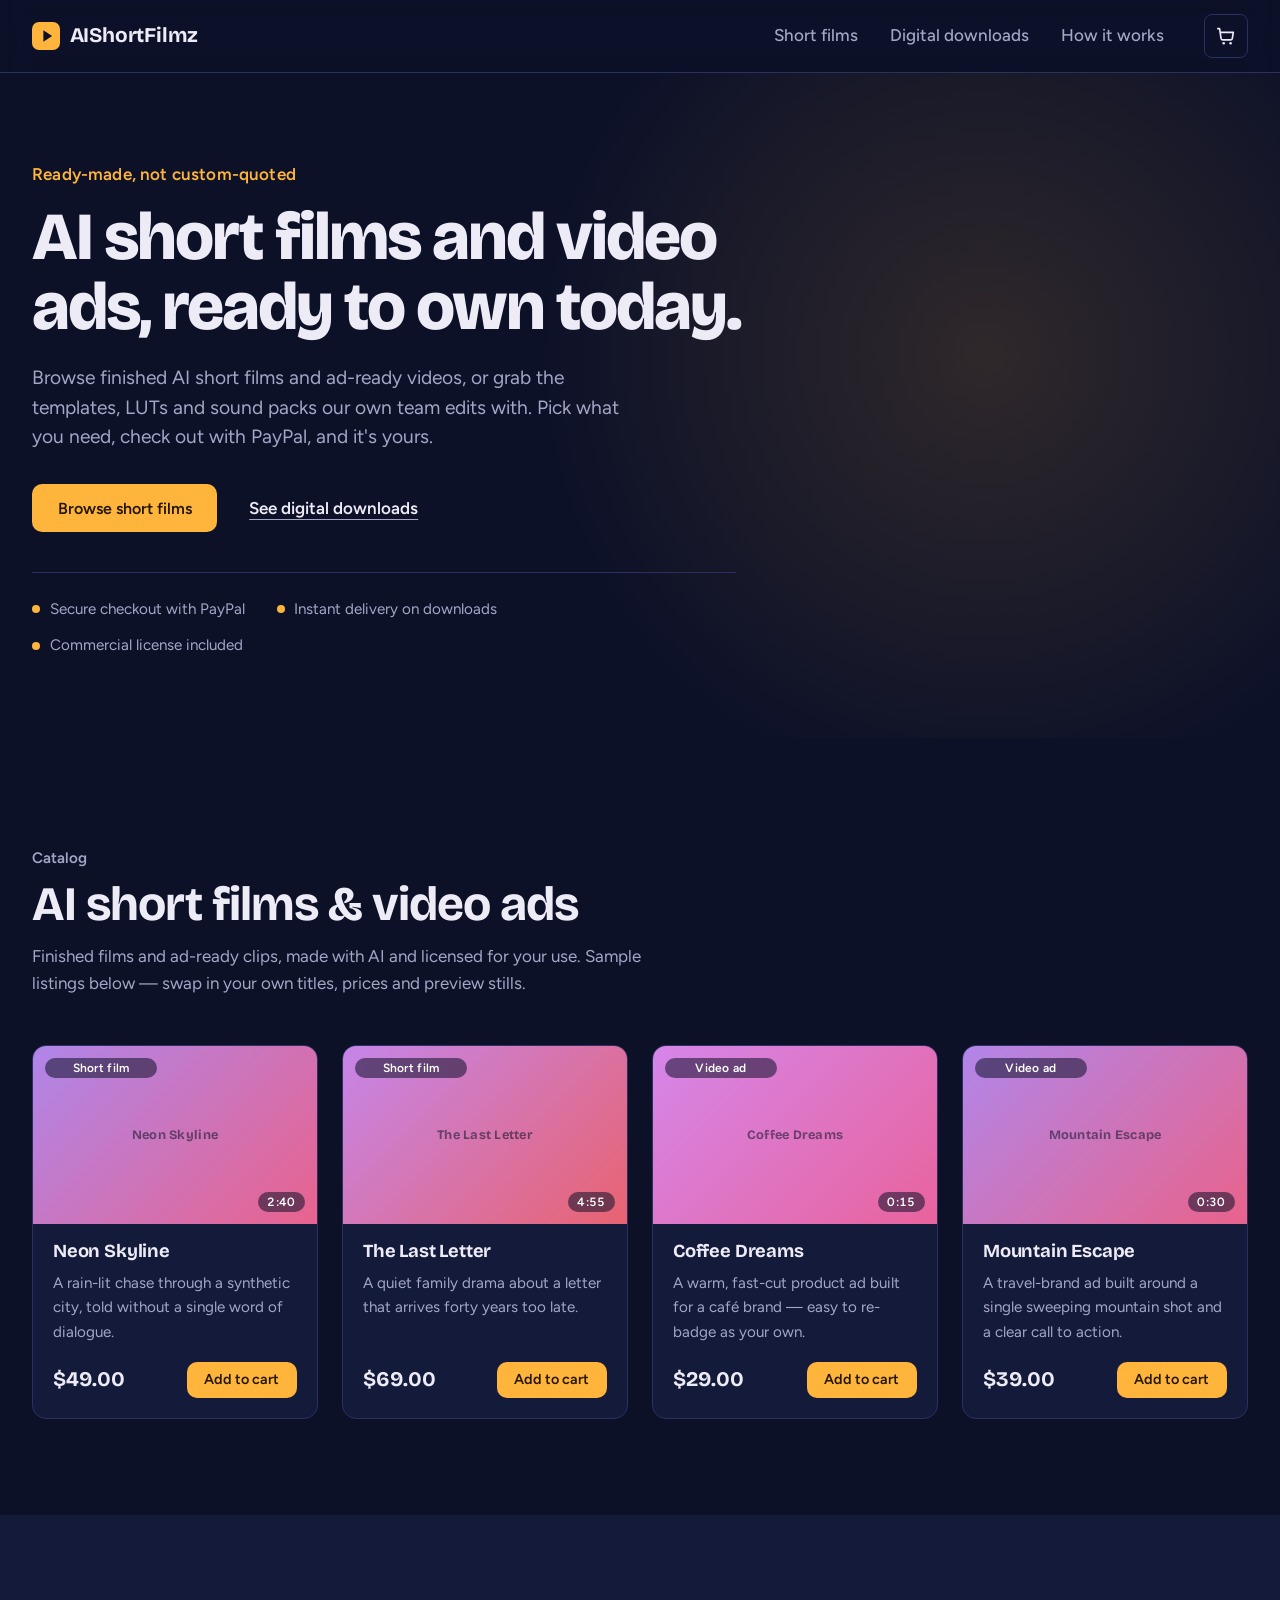
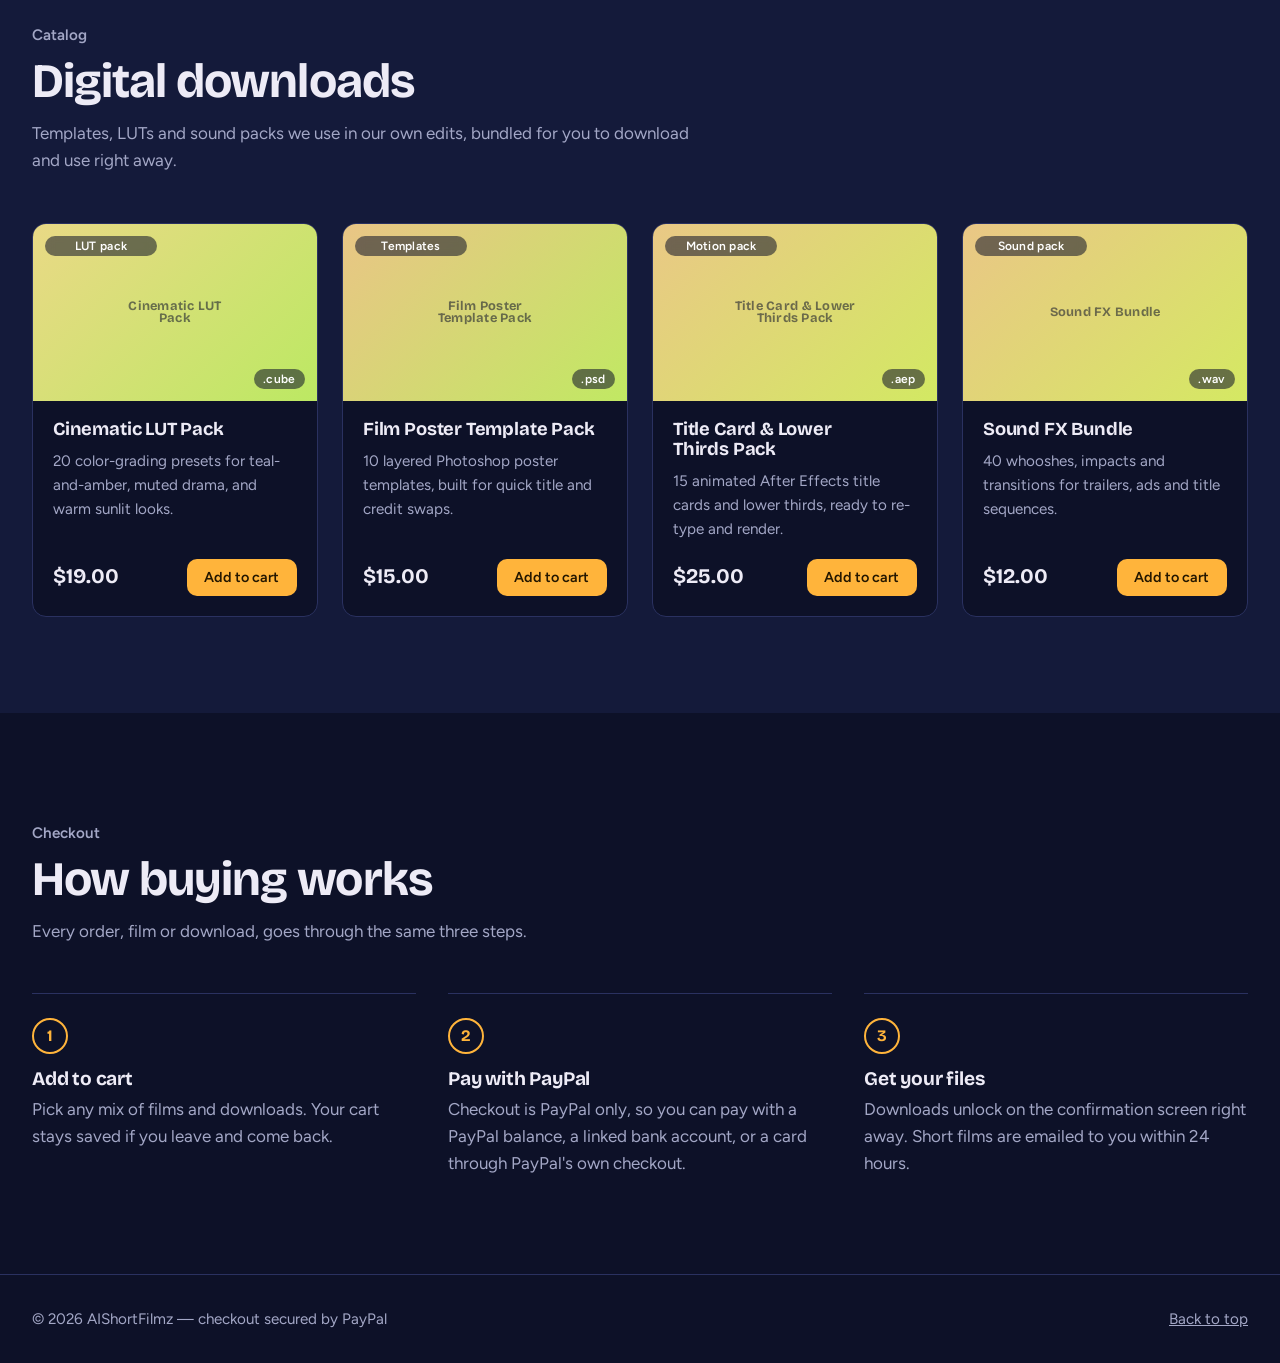
==== commit 3f55032b: "updatedv2" ====
--- a/index.html
+++ b/index.html
@@ -3,8 +3,8 @@
 <head>
   <meta charset="utf-8">
   <meta name="viewport" content="width=device-width, initial-scale=1">
-  <title>AIShortFilmz | AI short films and video ads</title>
-  <meta name="description" content="AIShortFilmz makes AI short films and AI video ads, from 5 seconds to 30 minutes. Share your idea and get a quote in 2 hours.">
+  <title>AIShortFilmz | AI short films, video ads and digital assets</title>
+  <meta name="description" content="Ready-made AI short films and video ads, plus downloadable templates, LUTs and sound effects. Checkout with PayPal.">
   <meta name="theme-color" content="#0d1128">
   <link rel="icon" href="data:image/svg+xml,%3Csvg xmlns='http://www.w3.org/2000/svg' viewBox='0 0 32 32'%3E%3Crect width='32' height='32' rx='8' fill='%23ffb43b'/%3E%3Cpath d='M13 9.5v13l10-6.5z' fill='%230d1128'/%3E%3C/svg%3E">
 
@@ -34,11 +34,20 @@
 
       <nav class="site-nav" id="site-nav" aria-label="Main">
         <ul>
-          <li><a href="#services">What we make</a></li>
-          <li><a href="#process">How it works</a></li>
-          <li><a class="btn btn-small" href="#contact">Start a project</a></li>
+          <li><a href="#films">Short films</a></li>
+          <li><a href="#downloads">Digital downloads</a></li>
+          <li><a href="#how">How it works</a></li>
         </ul>
       </nav>
+
+      <button class="cart-toggle" type="button" id="cart-toggle" aria-haspopup="dialog" aria-controls="cart-drawer" aria-label="Open cart, 0 items">
+        <svg width="22" height="22" viewBox="0 0 24 24" fill="none" aria-hidden="true" focusable="false">
+          <path d="M3 4h2l1.6 10.6a2 2 0 0 0 2 1.7h8.3a2 2 0 0 0 2-1.6L20 8H6" stroke="currentColor" stroke-width="1.8" stroke-linecap="round" stroke-linejoin="round"/>
+          <circle cx="9.5" cy="20" r="1.4" fill="currentColor"/>
+          <circle cx="17" cy="20" r="1.4" fill="currentColor"/>
+        </svg>
+        <span class="cart-count" id="cart-count" aria-hidden="true">0</span>
+      </button>
     </div>
   </header>
 
@@ -46,230 +55,125 @@
     <!-- Hero -->
     <section class="hero">
       <div class="container">
-        <h1 class="hero-title" data-enter style="--i:0">AI films and video ads, from 5 seconds to 30 minutes.</h1>
-        <p class="hero-lead" data-enter style="--i:1">
-          Tell us about your story or your business. We write it, make it in the best quality possible, and hand over the finished project along with every asset we used.
+        <p class="hero-eyebrow" data-enter style="--i:0">Ready-made, not custom-quoted</p>
+        <h1 class="hero-title" data-enter style="--i:1">AI short films and video ads, ready to own today.</h1>
+        <p class="hero-lead" data-enter style="--i:2">
+          Browse finished AI short films and ad-ready videos, or grab the templates, LUTs and sound packs our own team edits with. Pick what you need, check out with PayPal, and it's yours.
         </p>
-        <div class="hero-actions" data-enter style="--i:2">
-          <a class="btn" href="#contact">Start your project</a>
-          <a class="text-link" href="#process">See how it works</a>
+        <div class="hero-actions" data-enter style="--i:3">
+          <a class="btn" href="#films">Browse short films</a>
+          <a class="text-link" href="#downloads">See digital downloads</a>
         </div>
-
-        <!-- Length scrubber -->
-        <div class="scrubber" id="scrubber" data-enter style="--i:3; --p:30.44">
-          <div class="scrubber-head">
-            <p class="scrubber-timecode" id="timecode" aria-hidden="true">0:30</p>
-            <div class="scrubber-format">
-              <p class="scrubber-format-name" id="format-name">Video ad</p>
-              <p class="scrubber-format-text" id="format-text">A complete ad with a hook, a message and a call to action.</p>
-            </div>
-          </div>
-
-          <div class="timeline">
-            <div class="timeline-track" aria-hidden="true">
-              <div class="timeline-clip"></div>
-            </div>
-            <input
-              class="timeline-range"
-              id="length"
-              type="range"
-              min="0"
-              max="100"
-              step="any"
-              value="30.44"
-              aria-label="Project length"
-            >
-            <ol class="timeline-ticks">
-              <li style="--p:0"><button type="button" data-seconds="5" aria-label="Set length to 5 seconds">5s</button></li>
-              <li style="--p:18.66" class="tick-minor"><button type="button" data-seconds="15" aria-label="Set length to 15 seconds">15s</button></li>
-              <li style="--p:30.44"><button type="button" data-seconds="30" aria-label="Set length to 30 seconds">30s</button></li>
-              <li style="--p:42.22"><button type="button" data-seconds="60" aria-label="Set length to 1 minute">1m</button></li>
-              <li style="--p:69.56"><button type="button" data-seconds="300" aria-label="Set length to 5 minutes">5m</button></li>
-              <li style="--p:81.34" class="tick-minor"><button type="button" data-seconds="600" aria-label="Set length to 10 minutes">10m</button></li>
-              <li style="--p:100"><button type="button" data-seconds="1800" aria-label="Set length to 30 minutes">30m</button></li>
-            </ol>
-          </div>
-          <p class="scrubber-hint">Drag the playhead to see what fits your length.</p>
-        </div>
-      </div>
-    </section>
-
-    <!-- What we make -->
-    <section class="section" id="services">
-      <div class="container">
-        <div class="section-head">
-          <h2>What we make</h2>
-          <p>Ads that promote your business and films that tell your stories. One team makes both.</p>
-        </div>
-
-        <ul class="offers">
-          <li class="offer">
-            <h3>AI video ads</h3>
-            <p>Short, sharp videos that promote your product, brand or service. We make them from 5 seconds long, in the format your customers watch.</p>
-            <ul class="offer-points">
-              <li>Product and brand ads</li>
-              <li>Clips for social media</li>
-              <li>Built around your message</li>
-            </ul>
-          </li>
-          <li class="offer">
-            <h3>AI short films</h3>
-            <p>Original stories with characters, scenes and a script written by our story team. We make films up to 30 minutes long.</p>
-            <ul class="offer-points">
-              <li>Story and script writing</li>
-              <li>Films up to 30 minutes</li>
-              <li>Your idea, our story team</li>
-            </ul>
-          </li>
-          <li class="offer">
-            <h3>Anything in between</h3>
-            <p>Not sure which one you need? We are open to any project between 5 seconds and 30 minutes. Tell us what you have in mind and we will size it for you.</p>
-            <ul class="offer-points">
-              <li>Extended ads and brand stories</li>
-              <li>Any length you need</li>
-              <li>Quote in 2 hours</li>
-            </ul>
-          </li>
+        <ul class="hero-trust" data-enter style="--i:4">
+          <li>Secure checkout with PayPal</li>
+          <li>Instant delivery on downloads</li>
+          <li>Commercial license included</li>
         </ul>
       </div>
     </section>
 
-    <!-- Collaboration process -->
-    <section class="section section-alt" id="process">
-      <div class="container process-layout">
-        <div class="process-intro">
-          <h2>How we work together</h2>
-          <p>Seven simple steps, from your first message to your finished project.</p>
-
-          <dl class="terms">
-            <div>
-              <dt>Quote in 2 hours</dt>
-              <dd>After your briefing, you get the price and the delivery date within 2 hours.</dd>
-            </div>
-            <div>
-              <dt>Pay in two parts</dt>
-              <dd>50% to start. The remaining 50% when you confirm the draft.</dd>
-            </div>
-            <div>
-              <dt>You own everything</dt>
-              <dd>You receive the full project and all the assets used to make it.</dd>
-            </div>
-          </dl>
+    <!-- AI Short Films -->
+    <section class="section" id="films">
+      <div class="container">
+        <div class="section-head">
+          <p class="section-eyebrow">Catalog</p>
+          <h2>AI short films &amp; video ads</h2>
+          <p>Finished films and ad-ready clips, made with AI and licensed for your use. Sample listings below &mdash; swap in your own titles, prices and preview stills.</p>
         </div>
-
-        <ol class="steps">
-          <li class="step">
-            <span class="step-number" aria-hidden="true">1</span>
-            <div class="step-body">
-              <h3><span class="sr-only">Step 1: </span>Fill in the form</h3>
-              <p>Share your name and email in the form on this page. Add your WhatsApp number too if you would like to chat there. It takes less than a minute.</p>
-            </div>
-          </li>
-          <li class="step">
-            <span class="step-number" aria-hidden="true">2</span>
-            <div class="step-body">
-              <h3><span class="sr-only">Step 2: </span>Brief our story team</h3>
-              <p>Our story writing team contacts you on WhatsApp or email. Share your idea, your goals and anything you want to see on screen.</p>
-            </div>
-          </li>
-          <li class="step">
-            <span class="step-number" aria-hidden="true">3</span>
-            <div class="step-body">
-              <h3><span class="sr-only">Step 3: </span>Get your quote</h3>
-              <p>Once you share the project briefing, we assess what your project needs and send you the price. Your quote also includes the delivery date.</p>
-              <span class="step-tag">Within 2 hours</span>
-            </div>
-          </li>
-          <li class="step">
-            <span class="step-number" aria-hidden="true">4</span>
-            <div class="step-body">
-              <h3><span class="sr-only">Step 4: </span>Pay the advance</h3>
-              <p>We take 50% of the quoted price as an advance. Our team starts working on your project right after.</p>
-              <span class="step-tag">50% advance</span>
-            </div>
-          </li>
-          <li class="step">
-            <span class="step-number" aria-hidden="true">5</span>
-            <div class="step-body">
-              <h3><span class="sr-only">Step 5: </span>We create your project</h3>
-              <p>We aim to finish at the earliest possible day. You already know your delivery date from the quote, so you can plan around it.</p>
-            </div>
-          </li>
-          <li class="step">
-            <span class="step-number" aria-hidden="true">6</span>
-            <div class="step-body">
-              <h3><span class="sr-only">Step 6: </span>Review the draft, then receive everything</h3>
-              <p>We email you a draft. Once you confirm it and pay the remaining amount, we send the whole project with all the assets used. That makes you the sole owner of the project.</p>
-              <span class="step-tag">Remaining 50%</span>
-            </div>
-          </li>
-          <li class="step">
-            <span class="step-number" aria-hidden="true">7</span>
-            <div class="step-body">
-              <h3><span class="sr-only">Step 7: </span>Say thanks and share feedback</h3>
-              <p>We thank you and ask for your feedback by email or WhatsApp, so every project we make is better than the last.</p>
-            </div>
-          </li>
-        </ol>
+        <div class="product-grid" id="films-grid"></div>
       </div>
     </section>
 
-    <!-- Contact -->
-    <section class="section" id="contact">
-      <div class="container contact-layout">
-        <div class="contact-copy">
-          <h2>Start your project</h2>
-          <p>Share your details and our story team will contact you on WhatsApp or email to hear about your idea.</p>
-          <p class="contact-next">After the briefing, you will have your price and delivery date within 2 hours.</p>
+    <!-- Digital downloads -->
+    <section class="section section-alt" id="downloads">
+      <div class="container">
+        <div class="section-head">
+          <p class="section-eyebrow">Catalog</p>
+          <h2>Digital downloads</h2>
+          <p>Templates, LUTs and sound packs we use in our own edits, bundled for you to download and use right away.</p>
+        </div>
+        <div class="product-grid" id="downloads-grid"></div>
+      </div>
+    </section>
+
+    <!-- How it works -->
+    <section class="section" id="how">
+      <div class="container">
+        <div class="section-head">
+          <p class="section-eyebrow">Checkout</p>
+          <h2>How buying works</h2>
+          <p>Every order, film or download, goes through the same three steps.</p>
         </div>
 
-        <div class="form-panel">
-          <form class="form" id="contact-form" novalidate>
-            <div class="field">
-              <label for="name">Name</label>
-              <input id="name" name="name" type="text" autocomplete="name" required aria-describedby="name-error">
-              <p class="field-error" id="name-error" aria-live="polite"></p>
-            </div>
-
-            <div class="field">
-              <label for="email">Email</label>
-              <input id="email" name="email" type="email" autocomplete="email" inputmode="email" required aria-describedby="email-error">
-              <p class="field-error" id="email-error" aria-live="polite"></p>
-            </div>
-
-            <div class="field">
-              <label for="whatsapp">WhatsApp number (optional)</label>
-              <input id="whatsapp" name="whatsapp" type="tel" autocomplete="tel" inputmode="tel" placeholder="+1 555 010 0199" aria-describedby="whatsapp-hint whatsapp-error">
-              <p class="field-hint" id="whatsapp-hint">Add it if you want to chat on WhatsApp. Include your country code.</p>
-              <p class="field-error" id="whatsapp-error" aria-live="polite"></p>
-            </div>
-
-            <!-- Spam trap: real visitors never see or fill this in -->
-            <div class="hp" aria-hidden="true">
-              <label for="company">Company</label>
-              <input id="company" name="company" type="text" tabindex="-1" autocomplete="off">
-            </div>
-
-            <button class="btn btn-block" type="submit" id="submit-btn">Send my details</button>
-            <p class="form-status" id="form-status" role="status"></p>
-          </form>
-
-          <div class="form-success" id="form-success" tabindex="-1" hidden>
-            <h3>Thanks, <span id="success-name"></span>.</h3>
-            <p id="success-message">Your details are in. Our story team will contact you on WhatsApp or email to brief your project.</p>
-          </div>
-        </div>
+        <ol class="how-steps">
+          <li>
+            <span class="how-number" aria-hidden="true">1</span>
+            <h3>Add to cart</h3>
+            <p>Pick any mix of films and downloads. Your cart stays saved if you leave and come back.</p>
+          </li>
+          <li>
+            <span class="how-number" aria-hidden="true">2</span>
+            <h3>Pay with PayPal</h3>
+            <p>Checkout is PayPal only, so you can pay with a PayPal balance, a linked bank account, or a card through PayPal's own checkout.</p>
+          </li>
+          <li>
+            <span class="how-number" aria-hidden="true">3</span>
+            <h3>Get your files</h3>
+            <p>Downloads unlock on the confirmation screen right away. Short films are emailed to you within 24 hours.</p>
+          </li>
+        </ol>
       </div>
     </section>
   </main>
 
   <footer class="site-footer">
     <div class="container footer-inner">
-      <p>&copy; <span id="year">2026</span> AIShortFilmz</p>
+      <p>&copy; <span id="year">2026</span> AIShortFilmz &mdash; checkout secured by PayPal</p>
       <a href="#top" data-scroll-top>Back to top</a>
     </div>
   </footer>
 
+  <!-- Cart drawer -->
+  <div class="cart-overlay" id="cart-overlay" hidden></div>
+  <aside class="cart-drawer" id="cart-drawer" role="dialog" aria-modal="true" aria-labelledby="cart-title" hidden>
+    <div class="cart-head">
+      <h2 id="cart-title">Your cart</h2>
+      <button type="button" class="cart-close" id="cart-close" aria-label="Close cart">
+        <svg width="18" height="18" viewBox="0 0 24 24" fill="none" aria-hidden="true" focusable="false">
+          <path d="M5 5l14 14M19 5L5 19" stroke="currentColor" stroke-width="2" stroke-linecap="round"/>
+        </svg>
+      </button>
+    </div>
+
+    <div class="cart-scroll" id="cart-scroll">
+      <ul class="cart-items" id="cart-items"></ul>
+      <p class="cart-empty" id="cart-empty">Your cart is empty. Add a short film or a download to get started.</p>
+
+      <div class="cart-checkout">
+        <div class="cart-subtotal">
+          <span>Subtotal</span>
+          <span id="cart-subtotal">$0.00</span>
+        </div>
+        <div id="paypal-button-container" class="paypal-slot"></div>
+        <p class="cart-note" id="cart-note">Checkout is available only through PayPal.</p>
+      </div>
+    </div>
+  </aside>
+
+  <!-- Order confirmation -->
+  <div class="modal-overlay" id="confirm-overlay" hidden></div>
+  <div class="modal" id="confirm-modal" role="dialog" aria-modal="true" aria-labelledby="confirm-title" tabindex="-1" hidden>
+    <button type="button" class="modal-close" id="confirm-close" aria-label="Close">
+      <svg width="18" height="18" viewBox="0 0 24 24" fill="none" aria-hidden="true" focusable="false">
+        <path d="M5 5l14 14M19 5L5 19" stroke="currentColor" stroke-width="2" stroke-linecap="round"/>
+      </svg>
+    </button>
+    <h2 id="confirm-title">Payment received</h2>
+    <p id="confirm-sub">Order <strong id="confirm-id"></strong> is confirmed.</p>
+    <ul class="confirm-items" id="confirm-items"></ul>
+    <p class="confirm-footnote">A receipt was sent by PayPal to your email address.</p>
+  </div>
+
   <script src="script.js" defer></script>
 </body>
 </html>
--- a/styles.css
+++ b/styles.css
@@ -1,12 +1,14 @@
 /* ==========================================================================
-   AIShortFilmz
-   Tokens > Base > Layout > Components > Sections > Motion
+   AIShortFilmz — store
+   Tokens > Base > Layout > Header > Hero > Products > How it works
+   > Cart drawer > Confirmation modal > Footer > Motion
    ========================================================================== */
 
 /* ---------- Tokens ---------- */
 :root {
   --ink: #0d1128;
   --ink-2: #141a3a;
+  --ink-3: #1b2250;
   --line: #2a3160;
   --field-border: #59629f;
   --text: #edebf6;
@@ -15,12 +17,13 @@
   --amber-hover: #ffc566;
   --amber-ink: #241700;
   --danger: #ff9a9a;
+  --ok: #8fe2b0;
 
   --font-display: "Bricolage Grotesque", "Helvetica Neue", Arial, sans-serif;
   --font-body: "Figtree", system-ui, -apple-system, "Segoe UI", sans-serif;
 
   --header-h: 4.5rem;
-  --container: 72rem;
+  --container: 76rem;
   --radius: 10px;
 }
 
@@ -56,13 +59,13 @@
 }
 
 h2 {
-  font-size: clamp(2rem, 4.5vw, 3.25rem);
+  font-size: clamp(2rem, 4.5vw, 3rem);
   font-weight: 700;
   letter-spacing: -0.02em;
 }
 
 h3 {
-  font-size: 1.375rem;
+  font-size: 1.2rem;
   font-weight: 700;
   letter-spacing: -0.01em;
 }
@@ -130,6 +133,7 @@
   display: inline-flex;
   align-items: center;
   justify-content: center;
+  gap: 0.5rem;
   padding: 0.9rem 1.6rem;
   border: 0;
   border-radius: var(--radius);
@@ -146,17 +150,22 @@
 }
 
 .btn:disabled {
-  opacity: 0.7;
-  cursor: progress;
-}
-
-.btn-small {
-  padding: 0.6rem 1.1rem;
-  font-size: 0.95rem;
+  opacity: 0.55;
+  cursor: not-allowed;
 }
 
 .btn-block {
   width: 100%;
+}
+
+.btn-ghost {
+  background: transparent;
+  color: var(--text);
+  border: 1px solid var(--field-border);
+}
+
+.btn-ghost:hover {
+  background: var(--ink-3);
 }
 
 .text-link {
@@ -186,7 +195,7 @@
 .header-inner {
   display: flex;
   align-items: center;
-  justify-content: space-between;
+  gap: 1rem;
   height: var(--header-h);
 }
 
@@ -194,6 +203,7 @@
   display: inline-flex;
   align-items: center;
   gap: 0.6rem;
+  margin-right: auto;
   font: 700 1.3rem/1 var(--font-display);
   letter-spacing: -0.01em;
   text-decoration: none;
@@ -207,7 +217,6 @@
   fill: var(--ink);
 }
 
-/* Mobile navigation (default) */
 .nav-toggle {
   display: inline-grid;
   place-items: center;
@@ -284,7 +293,7 @@
   gap: 0.25rem;
 }
 
-.site-nav a:not(.btn) {
+.site-nav a {
   display: block;
   padding: 0.75rem 0;
   color: var(--muted);
@@ -292,13 +301,8 @@
   text-decoration: none;
 }
 
-.site-nav a:not(.btn):hover {
+.site-nav a:hover {
   color: var(--text);
-}
-
-.site-nav .btn {
-  margin-top: 0.75rem;
-  width: 100%;
 }
 
 @media (min-width: 760px) {
@@ -312,6 +316,7 @@
     padding: 0;
     background: none;
     border: 0;
+    margin-right: 1.5rem;
   }
 
   .site-nav ul {
@@ -320,24 +325,56 @@
     gap: 2rem;
   }
 
-  .site-nav a:not(.btn) {
+  .site-nav a {
     padding: 0.4rem 0;
   }
-
-  .site-nav .btn {
-    margin-top: 0;
-    width: auto;
-  }
+}
+
+.cart-toggle {
+  position: relative;
+  display: inline-grid;
+  place-items: center;
+  width: 44px;
+  height: 44px;
+  flex-shrink: 0;
+  background: none;
+  border: 1px solid var(--line);
+  border-radius: 8px;
+  color: var(--text);
+  cursor: pointer;
+  transition: border-color 0.2s ease;
+}
+
+.cart-toggle:hover {
+  border-color: var(--field-border);
+}
+
+.cart-count {
+  position: absolute;
+  top: -6px;
+  right: -6px;
+  min-width: 1.2rem;
+  height: 1.2rem;
+  padding: 0 0.3rem;
+  display: inline-grid;
+  place-items: center;
+  background: var(--amber);
+  color: var(--amber-ink);
+  border-radius: 999px;
+  font: 700 0.7rem/1 var(--font-body);
+}
+
+.cart-count[data-empty="true"] {
+  display: none;
 }
 
 /* ---------- Hero ---------- */
 .hero {
   position: relative;
   overflow: clip;
-  padding-block: clamp(3rem, 8vw, 6rem) clamp(3.5rem, 7vw, 5.5rem);
-}
-
-/* A soft projector glow behind the headline */
+  padding-block: clamp(3rem, 8vw, 5.5rem) clamp(3.5rem, 7vw, 5rem);
+}
+
 .hero::before {
   content: "";
   position: absolute;
@@ -353,19 +390,26 @@
   position: relative;
 }
 
+.hero-eyebrow {
+  color: var(--amber);
+  font-weight: 600;
+  letter-spacing: 0.01em;
+}
+
 .hero-title {
-  max-width: 16em;
-  font-size: clamp(2.6rem, 7vw, 5rem);
+  max-width: 20em;
+  margin-top: 0.85rem;
+  font-size: clamp(2.4rem, 6vw, 4.2rem);
   font-weight: 800;
-  line-height: 1.02;
-  letter-spacing: -0.035em;
+  line-height: 1.05;
+  letter-spacing: -0.03em;
 }
 
 .hero-lead {
   max-width: 38rem;
-  margin-top: 1.5rem;
-  color: var(--muted);
-  font-size: clamp(1.1rem, 2vw, 1.3rem);
+  margin-top: 1.25rem;
+  color: var(--muted);
+  font-size: clamp(1.05rem, 2vw, 1.2rem);
   line-height: 1.55;
 }
 
@@ -377,480 +421,450 @@
   margin-top: 2rem;
 }
 
-/* ---------- Length scrubber ---------- */
-.scrubber {
-  --thumb: 22px;
-  --p: 30.44;
-  margin-top: clamp(2.5rem, 6vw, 4.5rem);
-  padding: clamp(1.25rem, 3vw, 2rem) clamp(1.5rem, 3.5vw, 2.5rem) 1.25rem;
+.hero-trust {
+  display: flex;
+  flex-wrap: wrap;
+  gap: 0.75rem 2rem;
+  margin-top: 2.5rem;
+  padding-top: 1.5rem;
+  border-top: 1px solid var(--line);
+  max-width: 44rem;
+  color: var(--muted);
+  font-size: 0.95rem;
+}
+
+.hero-trust li {
+  display: flex;
+  align-items: center;
+  gap: 0.6rem;
+}
+
+.hero-trust li::before {
+  content: "";
+  width: 0.5rem;
+  height: 0.5rem;
+  border-radius: 50%;
+  background: var(--amber);
+  flex-shrink: 0;
+}
+
+/* ---------- Sections ---------- */
+.section {
+  padding-block: clamp(3.5rem, 8vw, 6rem);
+}
+
+.section-alt {
+  background: var(--ink-2);
+}
+
+.section-head {
+  max-width: 42rem;
+  margin-bottom: clamp(2rem, 5vw, 3rem);
+}
+
+.section-eyebrow {
+  color: var(--amber);
+  font-weight: 600;
+  font-size: 0.95rem;
+  margin-bottom: 0.5rem;
+}
+
+.section-head p {
+  margin-top: 0.75rem;
+  color: var(--muted);
+}
+
+/* ---------- Product grid ---------- */
+.product-grid {
+  display: grid;
+  gap: 1.5rem;
+  grid-template-columns: repeat(auto-fill, minmax(16.5rem, 1fr));
+}
+
+.product-card {
+  display: flex;
+  flex-direction: column;
+  background: var(--ink-2);
+  border: 1px solid var(--line);
+  border-radius: 14px;
+  overflow: hidden;
+}
+
+.section-alt .product-card {
+  background: var(--ink);
+}
+
+.product-thumb {
+  position: relative;
+  aspect-ratio: 16 / 10;
+  display: grid;
+  place-items: center;
+  color: rgba(13, 17, 40, 0.55);
+  font: 700 0.8rem/1 var(--font-display);
+  letter-spacing: 0.02em;
+  text-align: center;
+  padding: 1rem;
+}
+
+.product-thumb span {
+  max-width: 14ch;
+}
+
+.product-badge {
+  position: absolute;
+  top: 0.75rem;
+  left: 0.75rem;
+  right: 3.5rem;
+  padding: 0.25rem 0.6rem;
+  background: rgba(13, 17, 40, 0.55);
+  color: #fff;
+  border-radius: 999px;
+  font: 600 0.75rem/1 var(--font-body);
+  white-space: nowrap;
+  overflow: hidden;
+  text-overflow: ellipsis;
+  backdrop-filter: blur(4px);
+}
+
+.product-duration {
+  position: absolute;
+  bottom: 0.75rem;
+  right: 0.75rem;
+  padding: 0.25rem 0.6rem;
+  background: rgba(13, 17, 40, 0.55);
+  color: #fff;
+  border-radius: 999px;
+  font: 600 0.75rem/1 var(--font-body);
+  font-variant-numeric: tabular-nums;
+  backdrop-filter: blur(4px);
+}
+
+.product-body {
+  display: flex;
+  flex-direction: column;
+  flex: 1;
+  padding: 1.1rem 1.25rem 1.25rem;
+  gap: 0.6rem;
+}
+
+.product-body h3 {
+  font-size: 1.15rem;
+}
+
+.product-body p {
+  color: var(--muted);
+  font-size: 0.95rem;
+  max-width: none;
+}
+
+.product-foot {
+  margin-top: auto;
+  display: flex;
+  align-items: center;
+  justify-content: space-between;
+  gap: 1rem;
+  padding-top: 0.5rem;
+}
+
+.product-price {
+  font: 700 1.3rem/1 var(--font-display);
+}
+
+.add-to-cart {
+  padding: 0.6rem 1.1rem;
+  font-size: 0.9rem;
+}
+
+.add-to-cart[data-added="true"] {
+  background: var(--ink-3);
+  color: var(--ok);
+  border: 1px solid var(--ok);
+}
+
+/* ---------- How it works ---------- */
+.how-steps {
+  display: grid;
+  gap: 2rem;
+}
+
+.how-steps li {
+  padding-top: 1.5rem;
+  border-top: 1px solid var(--line);
+}
+
+.how-number {
+  display: inline-grid;
+  place-items: center;
+  width: 2.25rem;
+  height: 2.25rem;
+  margin-bottom: 0.9rem;
+  border: 2px solid var(--amber);
+  border-radius: 50%;
+  color: var(--amber);
+  font: 700 1rem/1 var(--font-display);
+}
+
+.how-steps h3 {
+  margin-bottom: 0.4rem;
+}
+
+.how-steps p {
+  color: var(--muted);
+}
+
+@media (min-width: 760px) {
+  .how-steps {
+    grid-template-columns: repeat(3, 1fr);
+  }
+}
+
+/* ---------- Cart drawer ---------- */
+.cart-overlay,
+.modal-overlay {
+  position: fixed;
+  inset: 0;
+  z-index: 90;
+  background: rgba(8, 10, 26, 0.6);
+  backdrop-filter: blur(2px);
+}
+
+.cart-drawer {
+  position: fixed;
+  top: 0;
+  right: 0;
+  bottom: 0;
+  z-index: 95;
+  width: min(24rem, 100%);
+  display: flex;
+  flex-direction: column;
+  background: var(--ink-2);
+  border-left: 1px solid var(--line);
+  transform: translateX(100%);
+  transition: transform 0.3s cubic-bezier(0.2, 0.7, 0.2, 1);
+}
+
+.cart-drawer.is-open {
+  transform: translateX(0);
+}
+
+@media (prefers-reduced-motion: reduce) {
+  .cart-drawer {
+    transition: none;
+  }
+}
+
+.cart-head {
+  display: flex;
+  align-items: center;
+  justify-content: space-between;
+  padding: 1.25rem 1.5rem;
+  border-bottom: 1px solid var(--line);
+}
+
+.cart-head h2 {
+  font-size: 1.3rem;
+}
+
+.cart-close {
+  display: inline-grid;
+  place-items: center;
+  width: 36px;
+  height: 36px;
+  background: none;
+  border: 1px solid var(--line);
+  border-radius: 8px;
+  color: var(--text);
+  cursor: pointer;
+}
+
+/* The whole lower region (items + checkout) scrolls as one unit, so an
+   expanded PayPal card form always has room to scroll into view, including
+   its own submit button. Only the drawer header stays fixed. */
+.cart-scroll {
+  flex: 1;
+  min-height: 0;
+  overflow-y: auto;
+  -webkit-overflow-scrolling: touch;
+  padding: 1rem 1.5rem 1.5rem;
+}
+
+.cart-items {
+  display: grid;
+  gap: 1rem;
+}
+
+.cart-item {
+  display: grid;
+  grid-template-columns: 3.5rem 1fr auto;
+  gap: 0.75rem;
+  align-items: center;
+}
+
+.cart-item-thumb {
+  width: 3.5rem;
+  height: 3.5rem;
+  border-radius: 8px;
+  display: grid;
+  place-items: center;
+  color: rgba(13, 17, 40, 0.55);
+  font: 700 0.6rem/1 var(--font-display);
+  overflow: hidden;
+}
+
+.cart-item-name {
+  font-weight: 600;
+  font-size: 0.95rem;
+}
+
+.cart-item-price {
+  color: var(--muted);
+  font-size: 0.875rem;
+  margin-top: 0.15rem;
+}
+
+.cart-item-remove {
+  justify-self: end;
+  background: none;
+  border: 0;
+  padding: 0.35rem;
+  color: var(--muted);
+  cursor: pointer;
+  border-radius: 6px;
+}
+
+.cart-item-remove:hover {
+  color: var(--danger);
+}
+
+.cart-empty {
+  display: none;
+  padding: 2rem 0;
+  color: var(--muted);
+  text-align: center;
+}
+
+.cart-empty.is-visible {
+  display: block;
+}
+
+.cart-checkout {
+  margin-top: 1.5rem;
+  padding-top: 1.25rem;
+  border-top: 1px solid var(--line);
+}
+
+.cart-subtotal {
+  display: flex;
+  align-items: baseline;
+  justify-content: space-between;
+  margin-bottom: 1rem;
+  font: 700 1.2rem/1 var(--font-display);
+}
+
+.cart-subtotal span:first-child {
+  font: 600 0.95rem/1 var(--font-body);
+  color: var(--muted);
+}
+
+.paypal-slot {
+  min-height: 2.75rem;
+}
+
+.paypal-slot[data-disabled="true"] {
+  opacity: 0.4;
+  pointer-events: none;
+}
+
+.cart-note {
+  margin-top: 0.85rem;
+  color: var(--muted);
+  font-size: 0.85rem;
+  text-align: center;
+}
+
+.cart-note.is-error {
+  color: var(--danger);
+}
+
+/* ---------- Confirmation modal ---------- */
+.modal {
+  position: fixed;
+  top: 50%;
+  left: 50%;
+  z-index: 96;
+  width: min(28rem, calc(100% - 2.5rem));
+  max-height: calc(100vh - 3rem);
+  overflow-y: auto;
+  transform: translate(-50%, -50%);
+  padding: 2rem;
   background: var(--ink-2);
   border: 1px solid var(--line);
   border-radius: 16px;
 }
 
-.scrubber-head {
-  display: flex;
-  flex-wrap: wrap;
-  align-items: flex-end;
-  gap: 0.5rem 3rem;
-  margin-bottom: 1.25rem;
-}
-
-.scrubber-timecode {
-  min-width: 5ch;
-  font: 700 clamp(3.5rem, 9vw, 6rem)/1 var(--font-display);
-  letter-spacing: -0.03em;
-  font-variant-numeric: tabular-nums;
-}
-
-.scrubber-format {
-  flex: 1 1 18rem;
-  min-height: 5.5rem;
-  padding-bottom: 0.4rem;
-}
-
-.scrubber-format-name {
-  font: 700 1.5rem/1.2 var(--font-display);
-  color: var(--amber);
-}
-
-.scrubber-format-text {
-  margin-top: 0.35rem;
-  color: var(--muted);
-}
-
-.timeline {
-  position: relative;
-  padding-top: 20px;
-}
-
-.timeline-track {
-  position: relative;
-  height: 64px;
-  overflow: hidden;
-  border-radius: 6px;
-  background:
-    repeating-linear-gradient(90deg, var(--line) 0 1px, transparent 1px 14px),
-    var(--ink);
-  box-shadow: inset 0 0 0 1px var(--line);
-}
-
-/* The clip grows to the playhead, like a clip on an editing timeline */
-.timeline-clip {
+.modal-close {
   position: absolute;
-  top: 6px;
-  bottom: 6px;
-  left: 0;
-  width: calc(var(--p) * 1% + (0.5 - var(--p) / 100) * var(--thumb));
-  background: linear-gradient(90deg, rgba(255, 180, 59, 0.08), rgba(255, 180, 59, 0.3));
-  border-radius: 0 3px 3px 0;
-}
-
-.timeline-range {
-  position: absolute;
-  top: 0;
-  left: 0;
-  width: 100%;
-  height: 88px;
-  margin: 0;
-  background: transparent;
-  -webkit-appearance: none;
-  appearance: none;
-  cursor: ew-resize;
-  touch-action: pan-y;
-}
-
-.timeline-range:focus-visible {
-  outline: none;
-}
-
-.timeline-range::-webkit-slider-runnable-track {
-  height: 88px;
-  background: transparent;
-}
-
-.timeline-range::-moz-range-track {
-  height: 88px;
-  background: transparent;
-}
-
-/* The thumb is the playhead: a handle on top and a line through the track */
-.timeline-range::-webkit-slider-thumb {
-  -webkit-appearance: none;
-  width: var(--thumb);
-  height: 88px;
-  border: 0;
-  border-radius: 6px;
-  background:
-    linear-gradient(90deg, transparent 8px, rgba(13, 17, 40, 0.55) 8px 10px, transparent 10px 12px, rgba(13, 17, 40, 0.55) 12px 14px, transparent 14px) top left / 100% 24px no-repeat,
-    linear-gradient(var(--amber), var(--amber)) top / 100% 24px no-repeat,
-    linear-gradient(var(--amber), var(--amber)) center / 2px 100% no-repeat;
-}
-
-.timeline-range::-moz-range-thumb {
-  width: var(--thumb);
-  height: 88px;
-  border: 0;
-  border-radius: 6px;
-  background:
-    linear-gradient(90deg, transparent 8px, rgba(13, 17, 40, 0.55) 8px 10px, transparent 10px 12px, rgba(13, 17, 40, 0.55) 12px 14px, transparent 14px) top left / 100% 24px no-repeat,
-    linear-gradient(var(--amber), var(--amber)) top / 100% 24px no-repeat,
-    linear-gradient(var(--amber), var(--amber)) center / 2px 100% no-repeat;
-}
-
-.timeline-range:focus-visible::-webkit-slider-thumb {
-  box-shadow: 0 0 0 2px var(--ink-2), 0 0 0 4px var(--text);
-}
-
-.timeline-range:focus-visible::-moz-range-thumb {
-  box-shadow: 0 0 0 2px var(--ink-2), 0 0 0 4px var(--text);
-}
-
-.timeline-ticks {
-  position: relative;
-  height: 2.25rem;
-  margin-top: 1rem;
-}
-
-.timeline-ticks li {
-  position: absolute;
-  top: 0;
-  left: calc(var(--p) * 1% + (0.5 - var(--p) / 100) * var(--thumb));
-  transform: translateX(-50%);
-}
-
-.timeline-ticks li::before {
-  content: "";
-  position: absolute;
-  top: -0.45rem;
-  left: 50%;
-  width: 1px;
-  height: 0.4rem;
-  background: var(--muted);
-}
-
-.timeline-ticks button {
-  padding: 0.35rem 0.5rem;
+  top: 1rem;
+  right: 1rem;
+  display: inline-grid;
+  place-items: center;
+  width: 32px;
+  height: 32px;
   background: none;
-  border: 0;
-  border-radius: 6px;
-  color: var(--muted);
-  font: 500 0.9rem/1.2 var(--font-body);
-  font-variant-numeric: tabular-nums;
+  border: 1px solid var(--line);
+  border-radius: 8px;
+  color: var(--text);
   cursor: pointer;
-  transition: color 0.2s ease;
-}
-
-.timeline-ticks button:hover {
-  color: var(--text);
-}
-
-.scrubber-hint {
-  margin-top: 0.5rem;
-  color: var(--muted);
-  font-size: 0.95rem;
-}
-
-@media (max-width: 599px) {
-  .tick-minor {
-    display: none;
-  }
-}
-
-/* ---------- Sections ---------- */
-.section {
-  padding-block: clamp(4rem, 9vw, 7rem);
-}
-
-.section-alt {
-  background: var(--ink-2);
-}
-
-.section-head {
-  max-width: 40rem;
-  margin-bottom: clamp(2rem, 5vw, 3.5rem);
-}
-
-.section-head p {
-  margin-top: 1rem;
-  color: var(--muted);
-}
-
-/* ---------- What we make ---------- */
-.offers {
-  border-bottom: 1px solid var(--line);
-}
-
-.offer {
+}
+
+.modal h2 {
+  font-size: 1.6rem;
+  color: var(--ok);
+}
+
+.modal #confirm-sub {
+  margin-top: 0.6rem;
+  color: var(--muted);
+}
+
+.confirm-items {
   display: grid;
-  gap: 1rem 3rem;
-  padding-block: 2rem;
-  border-top: 1px solid var(--line);
-}
-
-.offer h3 {
-  font-size: clamp(1.75rem, 3vw, 2.25rem);
-  line-height: 1.1;
-}
-
-.offer > p {
-  color: var(--muted);
-}
-
-.offer-points {
-  display: grid;
-  gap: 0.5rem;
-}
-
-.offer-points li::before {
-  content: "";
-  display: inline-block;
-  width: 0.9rem;
-  height: 2px;
-  margin-right: 0.65rem;
-  vertical-align: middle;
-  background: var(--amber);
-}
-
-@media (min-width: 900px) {
-  .offer {
-    grid-template-columns: 1fr 1.3fr 1fr;
-    align-items: start;
-  }
-}
-
-/* ---------- Process ---------- */
-.process-layout {
-  display: grid;
-  gap: 3rem;
-}
-
-.process-intro > p {
-  margin-top: 1rem;
-  color: var(--muted);
-}
-
-.terms {
-  margin: 2.5rem 0 0;
-}
-
-.terms > div {
-  padding-block: 1.1rem;
-  border-top: 1px solid var(--line);
-}
-
-.terms dt {
-  font: 700 1.25rem/1.2 var(--font-display);
-}
-
-.terms dd {
-  margin: 0.3rem 0 0;
-  color: var(--muted);
-}
-
-.steps {
-  counter-reset: none;
-}
-
-.step {
-  position: relative;
-  display: grid;
-  grid-template-columns: 2.25rem 1fr;
-  gap: 1.25rem;
-  padding-bottom: 2.75rem;
-}
-
-.step:last-child {
-  padding-bottom: 0;
-}
-
-/* Connector from this step to the next; it fills as you scroll past */
-.step:not(:last-child)::before {
-  content: "";
-  position: absolute;
-  top: 1.125rem;
-  bottom: -1.125rem;
-  left: 1.125rem;
-  width: 2px;
-  margin-left: -1px;
-  background:
-    linear-gradient(var(--amber), var(--amber)) top / 100% 0 no-repeat,
-    var(--line);
-  transition: background-size 0.6s ease;
-}
-
-.step.is-passed::before {
-  background-size: 100% 100%;
-}
-
-.step-number {
-  position: relative;
-  z-index: 1;
-  display: grid;
-  place-items: center;
-  width: 2.25rem;
-  height: 2.25rem;
-  border: 2px solid var(--field-border);
-  border-radius: 50%;
-  background: var(--ink-2);
-  color: var(--muted);
-  font: 700 1rem/1 var(--font-display);
-  transition: background-color 0.3s ease, border-color 0.3s ease, color 0.3s ease;
-}
-
-.step.is-reached .step-number {
-  background: var(--amber);
-  border-color: var(--amber);
-  color: var(--amber-ink);
-}
-
-.step-body h3 {
-  padding-top: 0.2rem;
-}
-
-.step-body p {
-  margin-top: 0.5rem;
-  color: var(--muted);
-}
-
-.step-tag {
-  display: inline-block;
-  margin-top: 0.85rem;
-  padding: 0.2rem 0.75rem;
-  border: 1px solid var(--amber);
-  border-radius: 999px;
-  color: var(--amber);
-  font-size: 0.875rem;
-  font-weight: 600;
-}
-
-@media (min-width: 900px) {
-  .process-layout {
-    grid-template-columns: 0.8fr 1.2fr;
-    gap: 5rem;
-  }
-
-  .process-intro {
-    position: sticky;
-    top: calc(var(--header-h) + 2rem);
-    align-self: start;
-  }
-}
-
-/* ---------- Contact ---------- */
-.contact-layout {
-  display: grid;
-  gap: 2.5rem 5rem;
-  align-items: start;
-}
-
-.contact-copy > p {
-  margin-top: 1rem;
-  color: var(--muted);
-}
-
-.contact-copy > .contact-next {
-  color: var(--text);
-  font-weight: 500;
-}
-
-.form-panel {
-  padding: clamp(1.5rem, 4vw, 2.5rem);
-  background: var(--ink-2);
-  border: 1px solid var(--line);
-  border-radius: 16px;
-}
-
-.form {
-  display: grid;
-  gap: 1.25rem;
-}
-
-.field label {
-  display: block;
-  margin-bottom: 0.4rem;
-  font-weight: 600;
-  font-size: 0.975rem;
-}
-
-.field input {
-  width: 100%;
+  gap: 0.75rem;
+  margin-top: 1.5rem;
+}
+
+.confirm-item {
+  display: flex;
+  align-items: center;
+  justify-content: space-between;
+  gap: 1rem;
   padding: 0.85rem 1rem;
   background: var(--ink);
-  border: 1px solid var(--field-border);
-  border-radius: 8px;
-  color: var(--text);
-  font: inherit;
-  transition: border-color 0.2s ease;
-}
-
-.field input::placeholder {
-  color: #7d82a8;
-}
-
-.field input:focus-visible {
-  border-color: var(--amber);
-  outline: 2px solid var(--amber);
-  outline-offset: 1px;
-}
-
-.field input[aria-invalid="true"] {
-  border-color: var(--danger);
-}
-
-.field-hint,
-.field-error {
-  margin-top: 0.4rem;
-  font-size: 0.9rem;
-}
-
-.field-hint {
-  color: var(--muted);
-}
-
-.field-error {
-  color: var(--danger);
-}
-
-.field-error:empty {
-  display: none;
-}
-
-.form-status {
-  color: var(--danger);
+  border: 1px solid var(--line);
+  border-radius: 10px;
+}
+
+.confirm-item-name {
+  font-weight: 600;
   font-size: 0.95rem;
 }
 
-.form-status:empty {
-  display: none;
-}
-
-.form-success h3 {
-  font-size: 1.75rem;
-}
-
-.form-success p {
-  margin-top: 0.75rem;
-  color: var(--muted);
-}
-
-.form-success:focus {
-  outline: none;
-}
-
-/* Spam trap, hidden from people */
-.hp {
-  position: absolute;
-  left: -9999px;
-  width: 1px;
-  height: 1px;
-  overflow: hidden;
-}
-
-@media (min-width: 900px) {
-  .contact-layout {
-    grid-template-columns: 1fr 1fr;
-  }
+.confirm-item-note {
+  color: var(--muted);
+  font-size: 0.8rem;
+  margin-top: 0.15rem;
+}
+
+.confirm-download {
+  flex-shrink: 0;
+  padding: 0.5rem 0.9rem;
+  font-size: 0.85rem;
+}
+
+.confirm-footnote {
+  margin-top: 1.5rem;
+  color: var(--muted);
+  font-size: 0.85rem;
 }
 
 /* ---------- Footer ---------- */
@@ -874,13 +888,12 @@
 }
 
 /* ---------- Motion ---------- */
-/* One page-load sequence in the hero. Nothing else animates on its own. */
 @media (prefers-reduced-motion: no-preference) {
   [data-enter] {
     opacity: 0;
     transform: translateY(14px);
     animation: enter 0.7s cubic-bezier(0.2, 0.7, 0.2, 1) forwards;
-    animation-delay: calc(var(--i, 0) * 120ms + 100ms);
+    animation-delay: calc(var(--i, 0) * 110ms + 100ms);
   }
 }
 
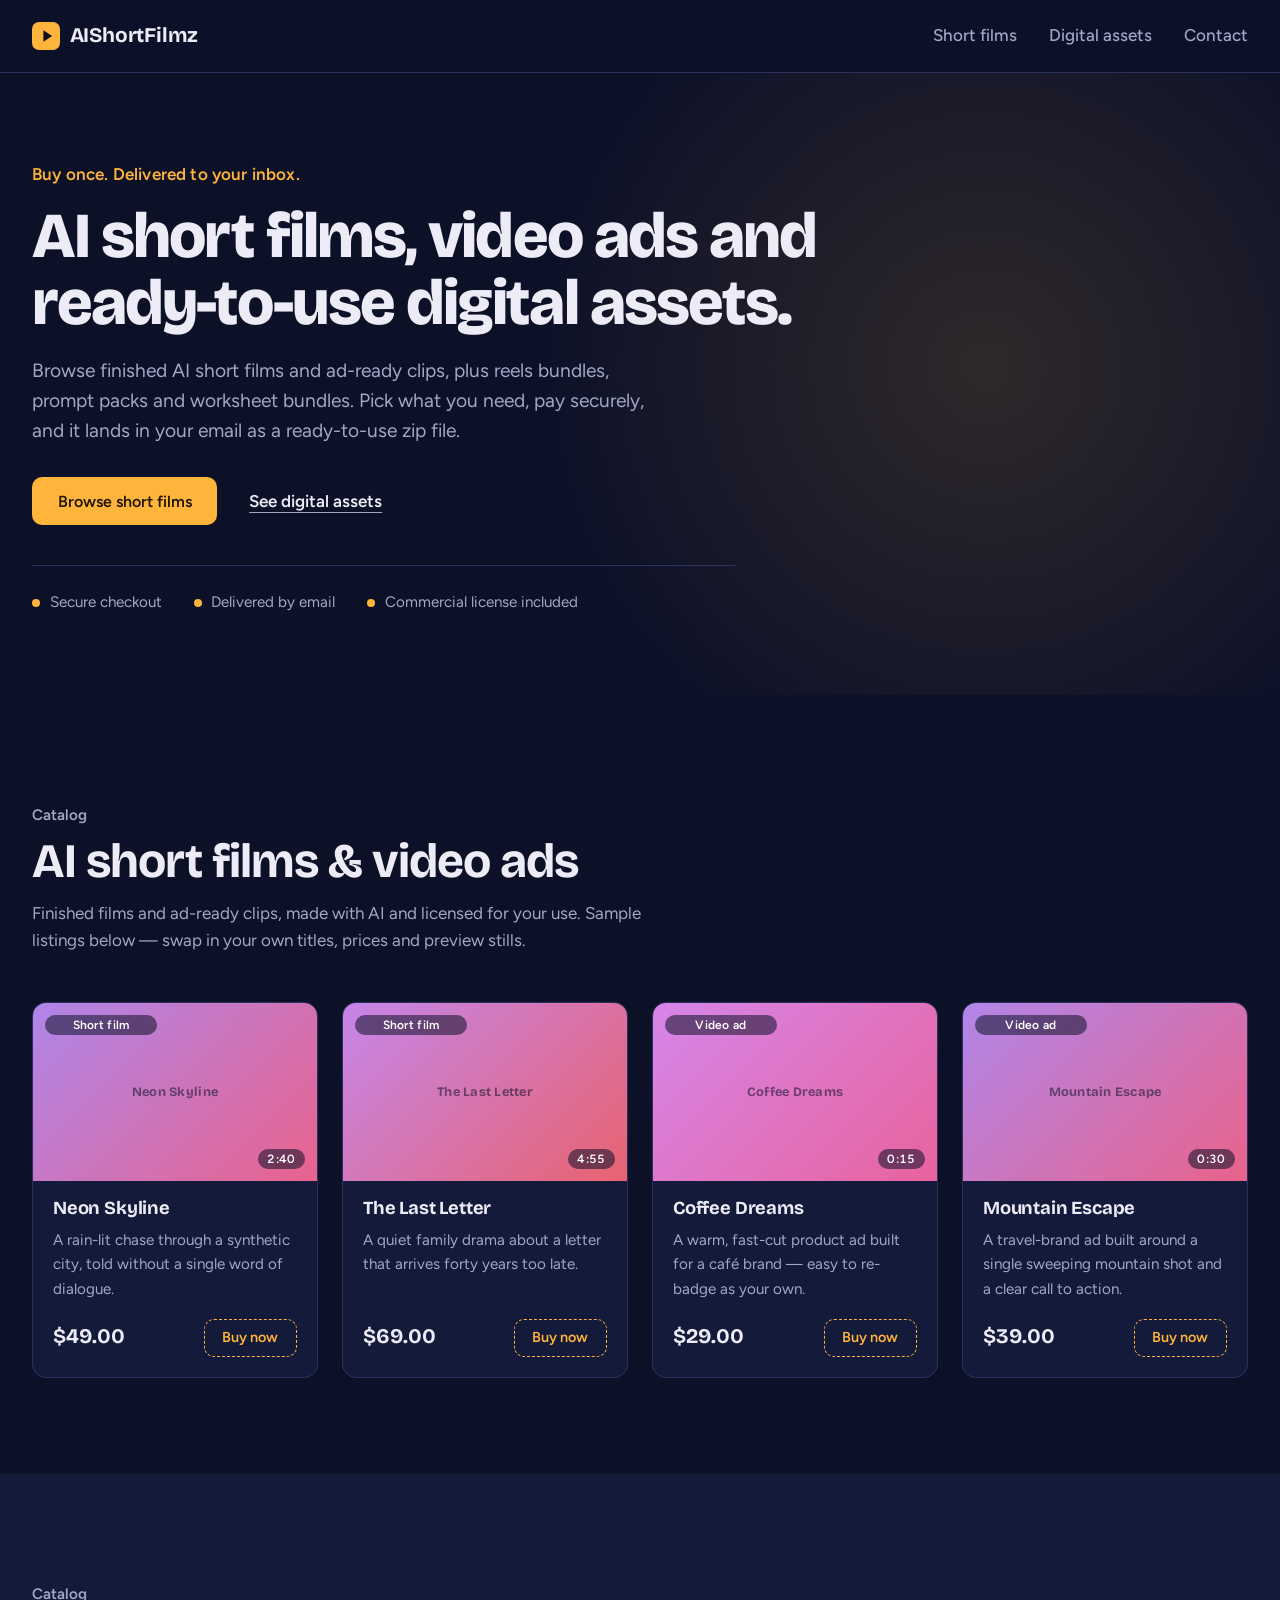
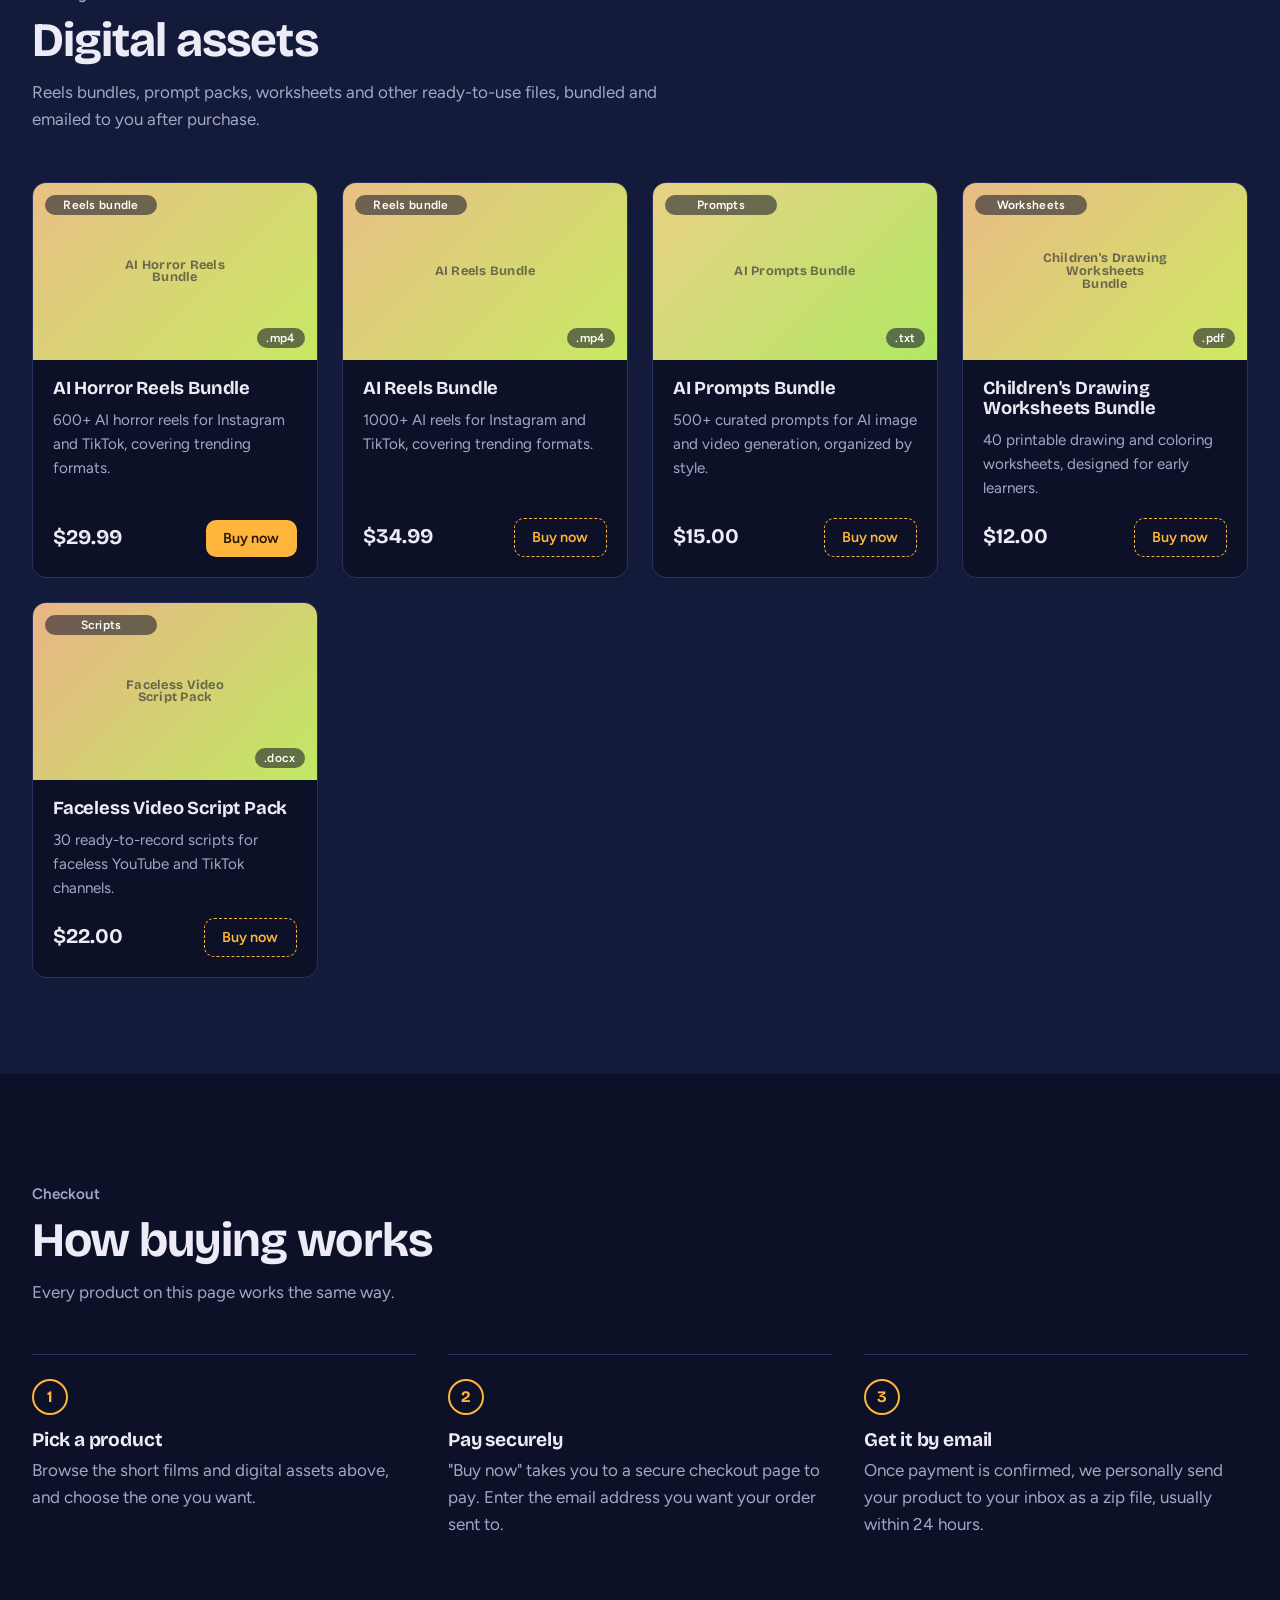
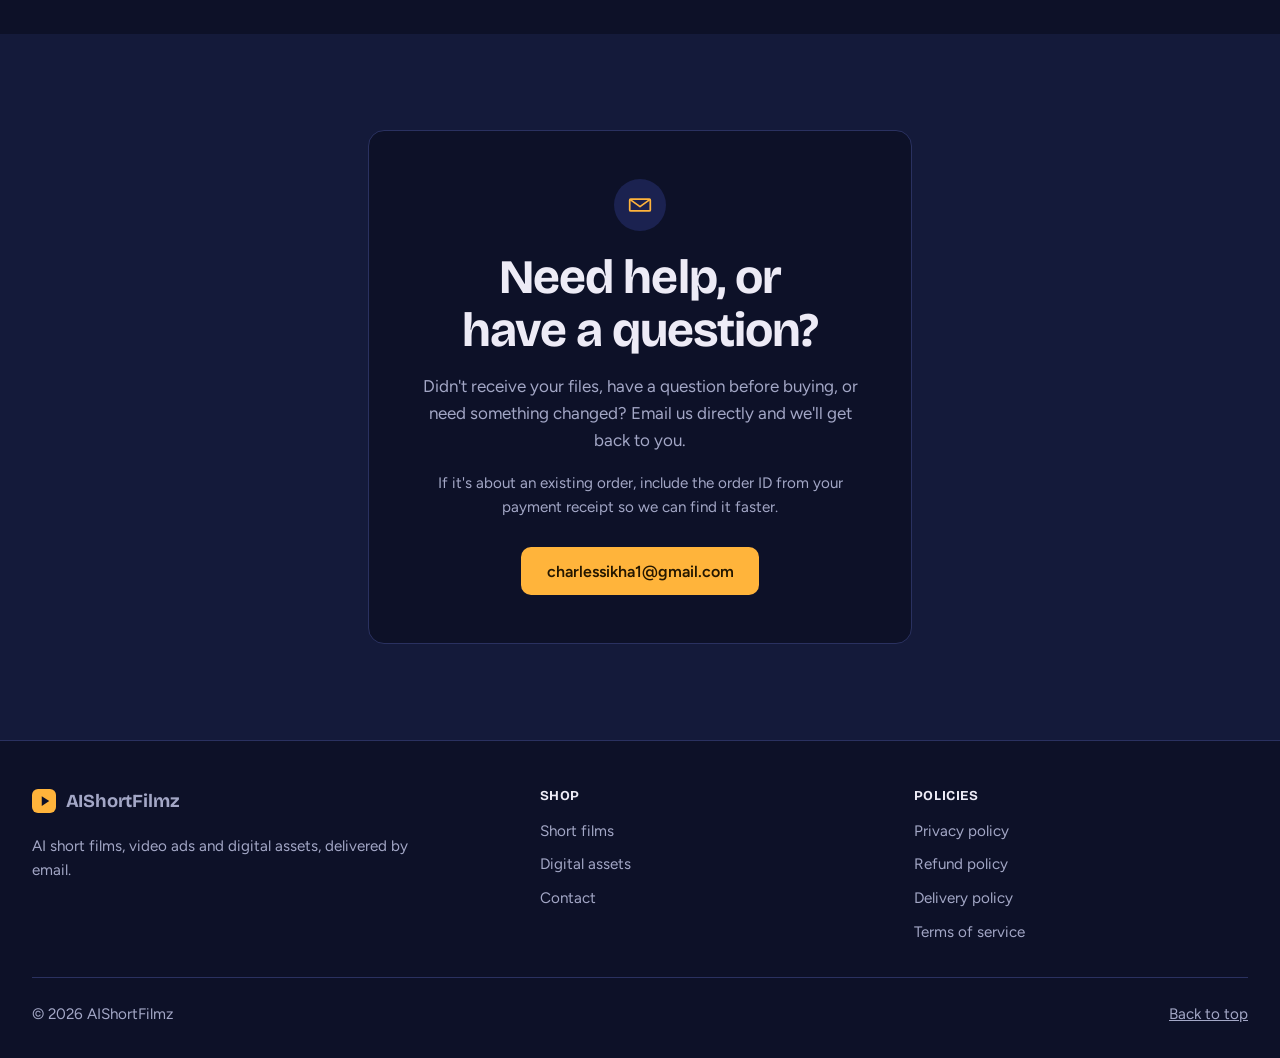
==== commit 7faa065b: "05-10-2026" ====
--- a/index.html
+++ b/index.html
@@ -3,8 +3,8 @@
 <head>
   <meta charset="utf-8">
   <meta name="viewport" content="width=device-width, initial-scale=1">
-  <title>AIShortFilmz | AI short films, video ads and digital assets</title>
-  <meta name="description" content="Ready-made AI short films and video ads, plus downloadable templates, LUTs and sound effects. Checkout with PayPal.">
+  <title>AIShortFilmz | AI short films &amp; digital assets</title>
+  <meta name="description" content="Ready-made AI short films, video ads, reels bundles, prompt packs and worksheet bundles. Buy once, delivered to your inbox.">
   <meta name="theme-color" content="#0d1128">
   <link rel="icon" href="data:image/svg+xml,%3Csvg xmlns='http://www.w3.org/2000/svg' viewBox='0 0 32 32'%3E%3Crect width='32' height='32' rx='8' fill='%23ffb43b'/%3E%3Cpath d='M13 9.5v13l10-6.5z' fill='%230d1128'/%3E%3C/svg%3E">
 
@@ -19,7 +19,7 @@
   <!-- Header -->
   <header class="site-header">
     <div class="container header-inner">
-      <a class="brand" href="./" data-reload aria-label="AIShortFilmz, reload the site">
+      <a class="brand" href="index.html" aria-label="AIShortFilmz, reload the site">
         <svg class="brand-mark" width="28" height="28" viewBox="0 0 32 32" aria-hidden="true" focusable="false">
           <rect width="32" height="32" rx="8"/>
           <path d="M13 9.5v13l10-6.5z"/>
@@ -35,19 +35,10 @@
       <nav class="site-nav" id="site-nav" aria-label="Main">
         <ul>
           <li><a href="#films">Short films</a></li>
-          <li><a href="#downloads">Digital downloads</a></li>
-          <li><a href="#how">How it works</a></li>
+          <li><a href="#assets">Digital assets</a></li>
+          <li><a href="#contact">Contact</a></li>
         </ul>
       </nav>
-
-      <button class="cart-toggle" type="button" id="cart-toggle" aria-haspopup="dialog" aria-controls="cart-drawer" aria-label="Open cart, 0 items">
-        <svg width="22" height="22" viewBox="0 0 24 24" fill="none" aria-hidden="true" focusable="false">
-          <path d="M3 4h2l1.6 10.6a2 2 0 0 0 2 1.7h8.3a2 2 0 0 0 2-1.6L20 8H6" stroke="currentColor" stroke-width="1.8" stroke-linecap="round" stroke-linejoin="round"/>
-          <circle cx="9.5" cy="20" r="1.4" fill="currentColor"/>
-          <circle cx="17" cy="20" r="1.4" fill="currentColor"/>
-        </svg>
-        <span class="cart-count" id="cart-count" aria-hidden="true">0</span>
-      </button>
     </div>
   </header>
 
@@ -55,18 +46,18 @@
     <!-- Hero -->
     <section class="hero">
       <div class="container">
-        <p class="hero-eyebrow" data-enter style="--i:0">Ready-made, not custom-quoted</p>
-        <h1 class="hero-title" data-enter style="--i:1">AI short films and video ads, ready to own today.</h1>
+        <p class="hero-eyebrow" data-enter style="--i:0">Buy once. Delivered to your inbox.</p>
+        <h1 class="hero-title" data-enter style="--i:1">AI short films, video ads and ready-to-use digital assets.</h1>
         <p class="hero-lead" data-enter style="--i:2">
-          Browse finished AI short films and ad-ready videos, or grab the templates, LUTs and sound packs our own team edits with. Pick what you need, check out with PayPal, and it's yours.
+          Browse finished AI short films and ad-ready clips, plus reels bundles, prompt packs and worksheet bundles. Pick what you need, pay securely, and it lands in your email as a ready-to-use zip file.
         </p>
         <div class="hero-actions" data-enter style="--i:3">
           <a class="btn" href="#films">Browse short films</a>
-          <a class="text-link" href="#downloads">See digital downloads</a>
+          <a class="text-link" href="#assets">See digital assets</a>
         </div>
         <ul class="hero-trust" data-enter style="--i:4">
-          <li>Secure checkout with PayPal</li>
-          <li>Instant delivery on downloads</li>
+          <li>Secure checkout</li>
+          <li>Delivered by email</li>
           <li>Commercial license included</li>
         </ul>
       </div>
@@ -84,15 +75,15 @@
       </div>
     </section>
 
-    <!-- Digital downloads -->
-    <section class="section section-alt" id="downloads">
+    <!-- Digital assets -->
+    <section class="section section-alt" id="assets">
       <div class="container">
         <div class="section-head">
           <p class="section-eyebrow">Catalog</p>
-          <h2>Digital downloads</h2>
-          <p>Templates, LUTs and sound packs we use in our own edits, bundled for you to download and use right away.</p>
+          <h2>Digital assets</h2>
+          <p>Reels bundles, prompt packs, worksheets and other ready-to-use files, bundled and emailed to you after purchase.</p>
         </div>
-        <div class="product-grid" id="downloads-grid"></div>
+        <div class="product-grid" id="assets-grid"></div>
       </div>
     </section>
 
@@ -102,78 +93,87 @@
         <div class="section-head">
           <p class="section-eyebrow">Checkout</p>
           <h2>How buying works</h2>
-          <p>Every order, film or download, goes through the same three steps.</p>
+          <p>Every product on this page works the same way.</p>
         </div>
 
         <ol class="how-steps">
           <li>
             <span class="how-number" aria-hidden="true">1</span>
-            <h3>Add to cart</h3>
-            <p>Pick any mix of films and downloads. Your cart stays saved if you leave and come back.</p>
+            <h3>Pick a product</h3>
+            <p>Browse the short films and digital assets above, and choose the one you want.</p>
           </li>
           <li>
             <span class="how-number" aria-hidden="true">2</span>
-            <h3>Pay with PayPal</h3>
-            <p>Checkout is PayPal only, so you can pay with a PayPal balance, a linked bank account, or a card through PayPal's own checkout.</p>
+            <h3>Pay securely</h3>
+            <p>"Buy now" takes you to a secure checkout page to pay. Enter the email address you want your order sent to.</p>
           </li>
           <li>
             <span class="how-number" aria-hidden="true">3</span>
-            <h3>Get your files</h3>
-            <p>Downloads unlock on the confirmation screen right away. Short films are emailed to you within 24 hours.</p>
+            <h3>Get it by email</h3>
+            <p>Once payment is confirmed, we personally send your product to your inbox as a zip file, usually within 24 hours.</p>
           </li>
         </ol>
+      </div>
+    </section>
+
+    <!-- Contact -->
+    <section class="section section-alt" id="contact">
+      <div class="container">
+        <div class="contact-card">
+          <span class="contact-icon" aria-hidden="true">
+            <svg width="26" height="26" viewBox="0 0 24 24" fill="none" focusable="false">
+              <path d="M3.5 6.5h17a1 1 0 0 1 1 1v9a1 1 0 0 1-1 1h-17a1 1 0 0 1-1-1v-9a1 1 0 0 1 1-1Z" stroke="currentColor" stroke-width="1.6"/>
+              <path d="m3 7 9 6.5L21 7" stroke="currentColor" stroke-width="1.6" stroke-linecap="round" stroke-linejoin="round"/>
+            </svg>
+          </span>
+          <h2>Need help, or have a question?</h2>
+          <p>Didn't receive your files, have a question before buying, or need something changed? Email us directly and we'll get back to you.</p>
+          <p class="contact-hint">If it's about an existing order, include the order ID from your payment receipt so we can find it faster.</p>
+          <a class="btn contact-email" data-support-email href="mailto:charlessikha1@gmail.com">charlessikha1@gmail.com</a>
+        </div>
       </div>
     </section>
   </main>
 
   <footer class="site-footer">
-    <div class="container footer-inner">
-      <p>&copy; <span id="year">2026</span> AIShortFilmz &mdash; checkout secured by PayPal</p>
+    <div class="container footer-grid">
+      <div class="footer-brand">
+        <a class="brand" href="index.html" aria-label="AIShortFilmz, reload the site">
+          <svg class="brand-mark" width="24" height="24" viewBox="0 0 32 32" aria-hidden="true" focusable="false">
+            <rect width="32" height="32" rx="8"/>
+            <path d="M13 9.5v13l10-6.5z"/>
+          </svg>
+          <span>AIShortFilmz</span>
+        </a>
+        <p>AI short films, video ads and digital assets, delivered by email.</p>
+      </div>
+
+      <nav class="footer-links" aria-label="Shop">
+        <h3>Shop</h3>
+        <ul>
+          <li><a href="#films">Short films</a></li>
+          <li><a href="#assets">Digital assets</a></li>
+          <li><a href="#contact">Contact</a></li>
+        </ul>
+      </nav>
+
+      <nav class="footer-links" aria-label="Policies">
+        <h3>Policies</h3>
+        <ul>
+          <li><a href="privacy-policy.html">Privacy policy</a></li>
+          <li><a href="refund-policy.html">Refund policy</a></li>
+          <li><a href="delivery-policy.html">Delivery policy</a></li>
+          <li><a href="terms-of-service.html">Terms of service</a></li>
+        </ul>
+      </nav>
+    </div>
+
+    <div class="container footer-bottom">
+      <p>&copy; <span id="year">2026</span> AIShortFilmz</p>
       <a href="#top" data-scroll-top>Back to top</a>
     </div>
   </footer>
 
-  <!-- Cart drawer -->
-  <div class="cart-overlay" id="cart-overlay" hidden></div>
-  <aside class="cart-drawer" id="cart-drawer" role="dialog" aria-modal="true" aria-labelledby="cart-title" hidden>
-    <div class="cart-head">
-      <h2 id="cart-title">Your cart</h2>
-      <button type="button" class="cart-close" id="cart-close" aria-label="Close cart">
-        <svg width="18" height="18" viewBox="0 0 24 24" fill="none" aria-hidden="true" focusable="false">
-          <path d="M5 5l14 14M19 5L5 19" stroke="currentColor" stroke-width="2" stroke-linecap="round"/>
-        </svg>
-      </button>
-    </div>
-
-    <div class="cart-scroll" id="cart-scroll">
-      <ul class="cart-items" id="cart-items"></ul>
-      <p class="cart-empty" id="cart-empty">Your cart is empty. Add a short film or a download to get started.</p>
-
-      <div class="cart-checkout">
-        <div class="cart-subtotal">
-          <span>Subtotal</span>
-          <span id="cart-subtotal">$0.00</span>
-        </div>
-        <div id="paypal-button-container" class="paypal-slot"></div>
-        <p class="cart-note" id="cart-note">Checkout is available only through PayPal.</p>
-      </div>
-    </div>
-  </aside>
-
-  <!-- Order confirmation -->
-  <div class="modal-overlay" id="confirm-overlay" hidden></div>
-  <div class="modal" id="confirm-modal" role="dialog" aria-modal="true" aria-labelledby="confirm-title" tabindex="-1" hidden>
-    <button type="button" class="modal-close" id="confirm-close" aria-label="Close">
-      <svg width="18" height="18" viewBox="0 0 24 24" fill="none" aria-hidden="true" focusable="false">
-        <path d="M5 5l14 14M19 5L5 19" stroke="currentColor" stroke-width="2" stroke-linecap="round"/>
-      </svg>
-    </button>
-    <h2 id="confirm-title">Payment received</h2>
-    <p id="confirm-sub">Order <strong id="confirm-id"></strong> is confirmed.</p>
-    <ul class="confirm-items" id="confirm-items"></ul>
-    <p class="confirm-footnote">A receipt was sent by PayPal to your email address.</p>
-  </div>
-
   <script src="script.js" defer></script>
 </body>
 </html>
--- a/styles.css
+++ b/styles.css
@@ -1,7 +1,7 @@
 /* ==========================================================================
-   AIShortFilmz — store
-   Tokens > Base > Layout > Header > Hero > Products > How it works
-   > Cart drawer > Confirmation modal > Footer > Motion
+   AIShortFilmz — storefront with payment-link checkout
+   Tokens > Base > Header > Hero > Products > How it works
+   > Contact form > Footer > Policy pages > Motion
    ========================================================================== */
 
 /* ---------- Tokens ---------- */
@@ -150,22 +150,12 @@
 }
 
 .btn:disabled {
-  opacity: 0.55;
-  cursor: not-allowed;
+  opacity: 0.6;
+  cursor: progress;
 }
 
 .btn-block {
   width: 100%;
-}
-
-.btn-ghost {
-  background: transparent;
-  color: var(--text);
-  border: 1px solid var(--field-border);
-}
-
-.btn-ghost:hover {
-  background: var(--ink-3);
 }
 
 .text-link {
@@ -283,7 +273,8 @@
   border-bottom: 1px solid var(--line);
 }
 
-.site-nav.is-open {
+.site-nav.is-open,
+.site-nav.is-static {
   display: block;
 }
 
@@ -316,7 +307,6 @@
     padding: 0;
     background: none;
     border: 0;
-    margin-right: 1.5rem;
   }
 
   .site-nav ul {
@@ -328,44 +318,6 @@
   .site-nav a {
     padding: 0.4rem 0;
   }
-}
-
-.cart-toggle {
-  position: relative;
-  display: inline-grid;
-  place-items: center;
-  width: 44px;
-  height: 44px;
-  flex-shrink: 0;
-  background: none;
-  border: 1px solid var(--line);
-  border-radius: 8px;
-  color: var(--text);
-  cursor: pointer;
-  transition: border-color 0.2s ease;
-}
-
-.cart-toggle:hover {
-  border-color: var(--field-border);
-}
-
-.cart-count {
-  position: absolute;
-  top: -6px;
-  right: -6px;
-  min-width: 1.2rem;
-  height: 1.2rem;
-  padding: 0 0.3rem;
-  display: inline-grid;
-  place-items: center;
-  background: var(--amber);
-  color: var(--amber-ink);
-  border-radius: 999px;
-  font: 700 0.7rem/1 var(--font-body);
-}
-
-.cart-count[data-empty="true"] {
-  display: none;
 }
 
 /* ---------- Hero ---------- */
@@ -397,16 +349,16 @@
 }
 
 .hero-title {
-  max-width: 20em;
+  max-width: 22em;
   margin-top: 0.85rem;
-  font-size: clamp(2.4rem, 6vw, 4.2rem);
+  font-size: clamp(2.4rem, 6vw, 4rem);
   font-weight: 800;
   line-height: 1.05;
   letter-spacing: -0.03em;
 }
 
 .hero-lead {
-  max-width: 38rem;
+  max-width: 40rem;
   margin-top: 1.25rem;
   color: var(--muted);
   font-size: clamp(1.05rem, 2vw, 1.2rem);
@@ -526,7 +478,7 @@
   backdrop-filter: blur(4px);
 }
 
-.product-duration {
+.product-meta {
   position: absolute;
   bottom: 0.75rem;
   right: 0.75rem;
@@ -570,15 +522,16 @@
   font: 700 1.3rem/1 var(--font-display);
 }
 
-.add-to-cart {
+.buy-now {
   padding: 0.6rem 1.1rem;
   font-size: 0.9rem;
 }
 
-.add-to-cart[data-added="true"] {
-  background: var(--ink-3);
-  color: var(--ok);
-  border: 1px solid var(--ok);
+/* Visual nudge for a product whose payment link hasn't been added yet in script.js */
+.buy-now[data-pending="true"] {
+  background: transparent;
+  color: var(--amber);
+  border: 1px dashed var(--amber);
 }
 
 /* ---------- How it works ---------- */
@@ -618,273 +571,186 @@
   }
 }
 
-/* ---------- Cart drawer ---------- */
-.cart-overlay,
-.modal-overlay {
-  position: fixed;
-  inset: 0;
-  z-index: 90;
-  background: rgba(8, 10, 26, 0.6);
-  backdrop-filter: blur(2px);
-}
-
-.cart-drawer {
-  position: fixed;
-  top: 0;
-  right: 0;
-  bottom: 0;
-  z-index: 95;
-  width: min(24rem, 100%);
-  display: flex;
-  flex-direction: column;
-  background: var(--ink-2);
-  border-left: 1px solid var(--line);
-  transform: translateX(100%);
-  transition: transform 0.3s cubic-bezier(0.2, 0.7, 0.2, 1);
-}
-
-.cart-drawer.is-open {
-  transform: translateX(0);
-}
-
-@media (prefers-reduced-motion: reduce) {
-  .cart-drawer {
-    transition: none;
-  }
-}
-
-.cart-head {
-  display: flex;
-  align-items: center;
-  justify-content: space-between;
-  padding: 1.25rem 1.5rem;
-  border-bottom: 1px solid var(--line);
-}
-
-.cart-head h2 {
-  font-size: 1.3rem;
-}
-
-.cart-close {
+/* ---------- Contact ---------- */
+.contact-card {
+  max-width: 34rem;
+  margin-inline: auto;
+  padding: clamp(2rem, 5vw, 3rem);
+  text-align: center;
+  background: var(--ink);
+  border: 1px solid var(--line);
+  border-radius: 16px;
+}
+
+.contact-icon {
   display: inline-grid;
   place-items: center;
-  width: 36px;
-  height: 36px;
-  background: none;
-  border: 1px solid var(--line);
-  border-radius: 8px;
-  color: var(--text);
-  cursor: pointer;
-}
-
-/* The whole lower region (items + checkout) scrolls as one unit, so an
-   expanded PayPal card form always has room to scroll into view, including
-   its own submit button. Only the drawer header stays fixed. */
-.cart-scroll {
-  flex: 1;
-  min-height: 0;
-  overflow-y: auto;
-  -webkit-overflow-scrolling: touch;
-  padding: 1rem 1.5rem 1.5rem;
-}
-
-.cart-items {
-  display: grid;
-  gap: 1rem;
-}
-
-.cart-item {
-  display: grid;
-  grid-template-columns: 3.5rem 1fr auto;
-  gap: 0.75rem;
-  align-items: center;
-}
-
-.cart-item-thumb {
-  width: 3.5rem;
-  height: 3.5rem;
-  border-radius: 8px;
-  display: grid;
-  place-items: center;
-  color: rgba(13, 17, 40, 0.55);
-  font: 700 0.6rem/1 var(--font-display);
-  overflow: hidden;
-}
-
-.cart-item-name {
-  font-weight: 600;
+  width: 3.25rem;
+  height: 3.25rem;
+  margin-bottom: 1.25rem;
+  background: var(--ink-3);
+  border-radius: 50%;
+  color: var(--amber);
+}
+
+.contact-card p {
+  margin: 1rem auto 0;
+  color: var(--muted);
+}
+
+.contact-card .contact-hint {
   font-size: 0.95rem;
 }
 
-.cart-item-price {
-  color: var(--muted);
-  font-size: 0.875rem;
-  margin-top: 0.15rem;
-}
-
-.cart-item-remove {
-  justify-self: end;
-  background: none;
-  border: 0;
-  padding: 0.35rem;
-  color: var(--muted);
-  cursor: pointer;
-  border-radius: 6px;
-}
-
-.cart-item-remove:hover {
-  color: var(--danger);
-}
-
-.cart-empty {
-  display: none;
-  padding: 2rem 0;
-  color: var(--muted);
-  text-align: center;
-}
-
-.cart-empty.is-visible {
-  display: block;
-}
-
-.cart-checkout {
-  margin-top: 1.5rem;
-  padding-top: 1.25rem;
-  border-top: 1px solid var(--line);
-}
-
-.cart-subtotal {
-  display: flex;
-  align-items: baseline;
-  justify-content: space-between;
-  margin-bottom: 1rem;
-  font: 700 1.2rem/1 var(--font-display);
-}
-
-.cart-subtotal span:first-child {
-  font: 600 0.95rem/1 var(--font-body);
-  color: var(--muted);
-}
-
-.paypal-slot {
-  min-height: 2.75rem;
-}
-
-.paypal-slot[data-disabled="true"] {
-  opacity: 0.4;
-  pointer-events: none;
-}
-
-.cart-note {
-  margin-top: 0.85rem;
-  color: var(--muted);
-  font-size: 0.85rem;
-  text-align: center;
-}
-
-.cart-note.is-error {
-  color: var(--danger);
-}
-
-/* ---------- Confirmation modal ---------- */
-.modal {
-  position: fixed;
-  top: 50%;
-  left: 50%;
-  z-index: 96;
-  width: min(28rem, calc(100% - 2.5rem));
-  max-height: calc(100vh - 3rem);
-  overflow-y: auto;
-  transform: translate(-50%, -50%);
-  padding: 2rem;
-  background: var(--ink-2);
-  border: 1px solid var(--line);
-  border-radius: 16px;
-}
-
-.modal-close {
-  position: absolute;
-  top: 1rem;
-  right: 1rem;
-  display: inline-grid;
-  place-items: center;
-  width: 32px;
-  height: 32px;
-  background: none;
-  border: 1px solid var(--line);
-  border-radius: 8px;
-  color: var(--text);
-  cursor: pointer;
-}
-
-.modal h2 {
-  font-size: 1.6rem;
-  color: var(--ok);
-}
-
-.modal #confirm-sub {
-  margin-top: 0.6rem;
-  color: var(--muted);
-}
-
-.confirm-items {
-  display: grid;
-  gap: 0.75rem;
-  margin-top: 1.5rem;
-}
-
-.confirm-item {
-  display: flex;
-  align-items: center;
-  justify-content: space-between;
-  gap: 1rem;
-  padding: 0.85rem 1rem;
-  background: var(--ink);
-  border: 1px solid var(--line);
-  border-radius: 10px;
-}
-
-.confirm-item-name {
-  font-weight: 600;
-  font-size: 0.95rem;
-}
-
-.confirm-item-note {
-  color: var(--muted);
-  font-size: 0.8rem;
-  margin-top: 0.15rem;
-}
-
-.confirm-download {
-  flex-shrink: 0;
-  padding: 0.5rem 0.9rem;
-  font-size: 0.85rem;
-}
-
-.confirm-footnote {
-  margin-top: 1.5rem;
-  color: var(--muted);
-  font-size: 0.85rem;
+.contact-email {
+  margin-top: 1.75rem;
 }
 
 /* ---------- Footer ---------- */
 .site-footer {
-  padding-block: 2rem;
+  padding-block: 3rem 2rem;
   border-top: 1px solid var(--line);
   color: var(--muted);
   font-size: 0.95rem;
 }
 
-.footer-inner {
+.footer-grid {
+  display: grid;
+  gap: 2.5rem;
+  padding-bottom: 2rem;
+  border-bottom: 1px solid var(--line);
+}
+
+.footer-brand .brand {
+  font-size: 1.15rem;
+}
+
+.footer-brand p {
+  margin-top: 0.85rem;
+  max-width: 24rem;
+}
+
+.footer-links h3 {
+  font-size: 0.85rem;
+  text-transform: uppercase;
+  letter-spacing: 0.04em;
+  color: var(--text);
+  margin-bottom: 0.9rem;
+}
+
+.footer-links ul {
+  display: grid;
+  gap: 0.6rem;
+}
+
+.footer-links a {
+  text-decoration: none;
+  transition: color 0.2s ease;
+}
+
+.footer-links a:hover {
+  color: var(--text);
+}
+
+.footer-bottom {
   display: flex;
   flex-wrap: wrap;
   align-items: center;
   justify-content: space-between;
   gap: 0.75rem 2rem;
-}
-
-.footer-inner a:hover {
+  padding-top: 1.5rem;
+}
+
+.footer-bottom a:hover {
   color: var(--text);
+}
+
+@media (min-width: 760px) {
+  .footer-grid {
+    grid-template-columns: 1.4fr 1fr 1fr;
+  }
+}
+
+/* ---------- Policy pages ---------- */
+.policy-page {
+  padding-block: clamp(2.5rem, 6vw, 4rem) clamp(4rem, 8vw, 6rem);
+}
+
+.policy-container {
+  max-width: 44rem;
+}
+
+.back-link {
+  display: inline-block;
+  margin-bottom: 2rem;
+}
+
+.policy-container h1 {
+  font-size: clamp(2rem, 5vw, 2.75rem);
+  margin-top: 0.5rem;
+}
+
+.policy-disclaimer {
+  margin-top: 1.25rem;
+  padding: 0.9rem 1.1rem;
+  background: var(--ink-2);
+  border: 1px solid var(--line);
+  border-left: 3px solid var(--amber);
+  border-radius: 8px;
+  color: var(--muted);
+  font-size: 0.925rem;
+  max-width: none;
+}
+
+.policy-container h2 {
+  font-size: 1.35rem;
+  margin-top: 2.25rem;
+  margin-bottom: 0.75rem;
+}
+
+.policy-container p,
+.policy-container li {
+  color: var(--muted);
+  max-width: none;
+}
+
+.policy-container p + p {
+  margin-top: 0.9rem;
+}
+
+.policy-container ul {
+  display: grid;
+  gap: 0.5rem;
+  margin-top: 0.5rem;
+}
+
+.policy-container li {
+  padding-left: 1.2rem;
+  position: relative;
+}
+
+.policy-container li::before {
+  content: "";
+  position: absolute;
+  left: 0;
+  top: 0.65em;
+  width: 0.5rem;
+  height: 2px;
+  background: var(--amber);
+}
+
+.policy-container a {
+  color: var(--amber);
+  text-decoration: underline;
+  text-underline-offset: 0.2em;
+}
+
+.policy-updated {
+  margin-top: 3rem;
+  padding-top: 1.5rem;
+  border-top: 1px solid var(--line);
+  color: var(--muted);
+  font-size: 0.9rem;
 }
 
 /* ---------- Motion ---------- */
